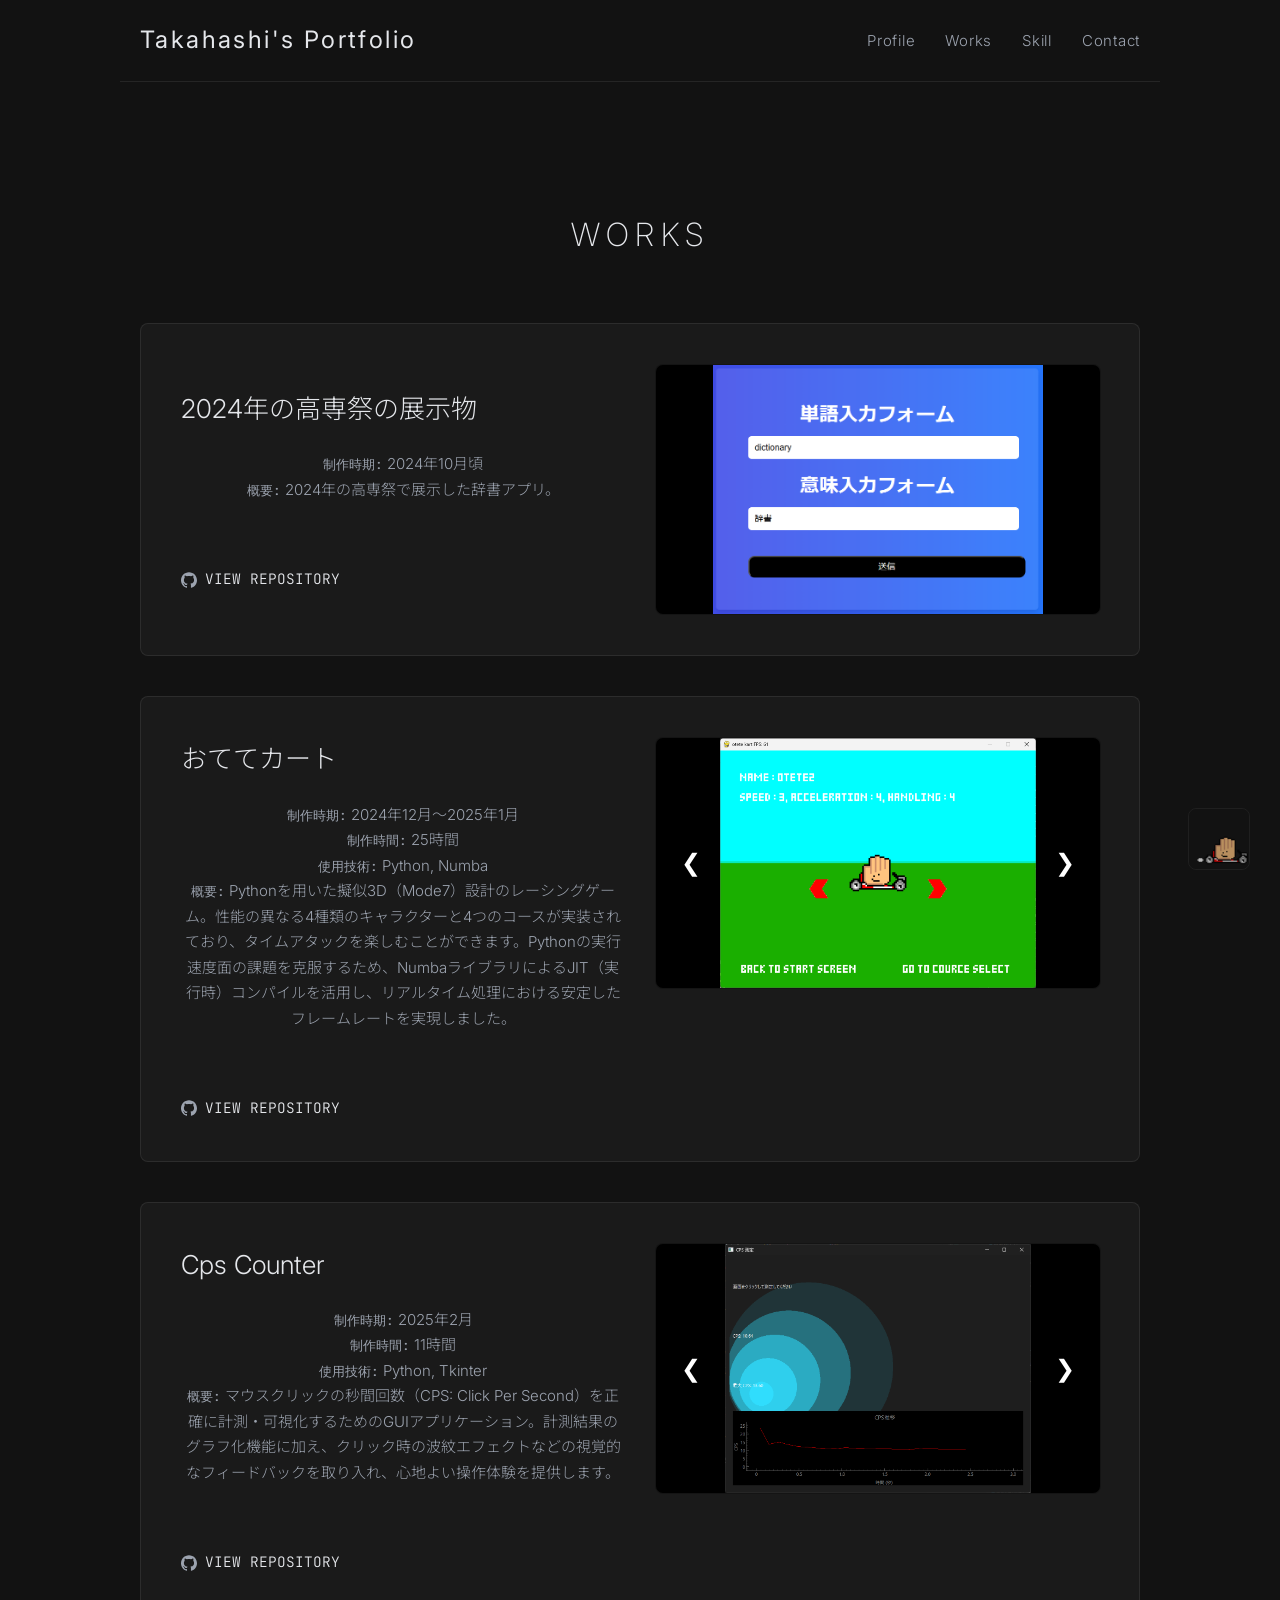
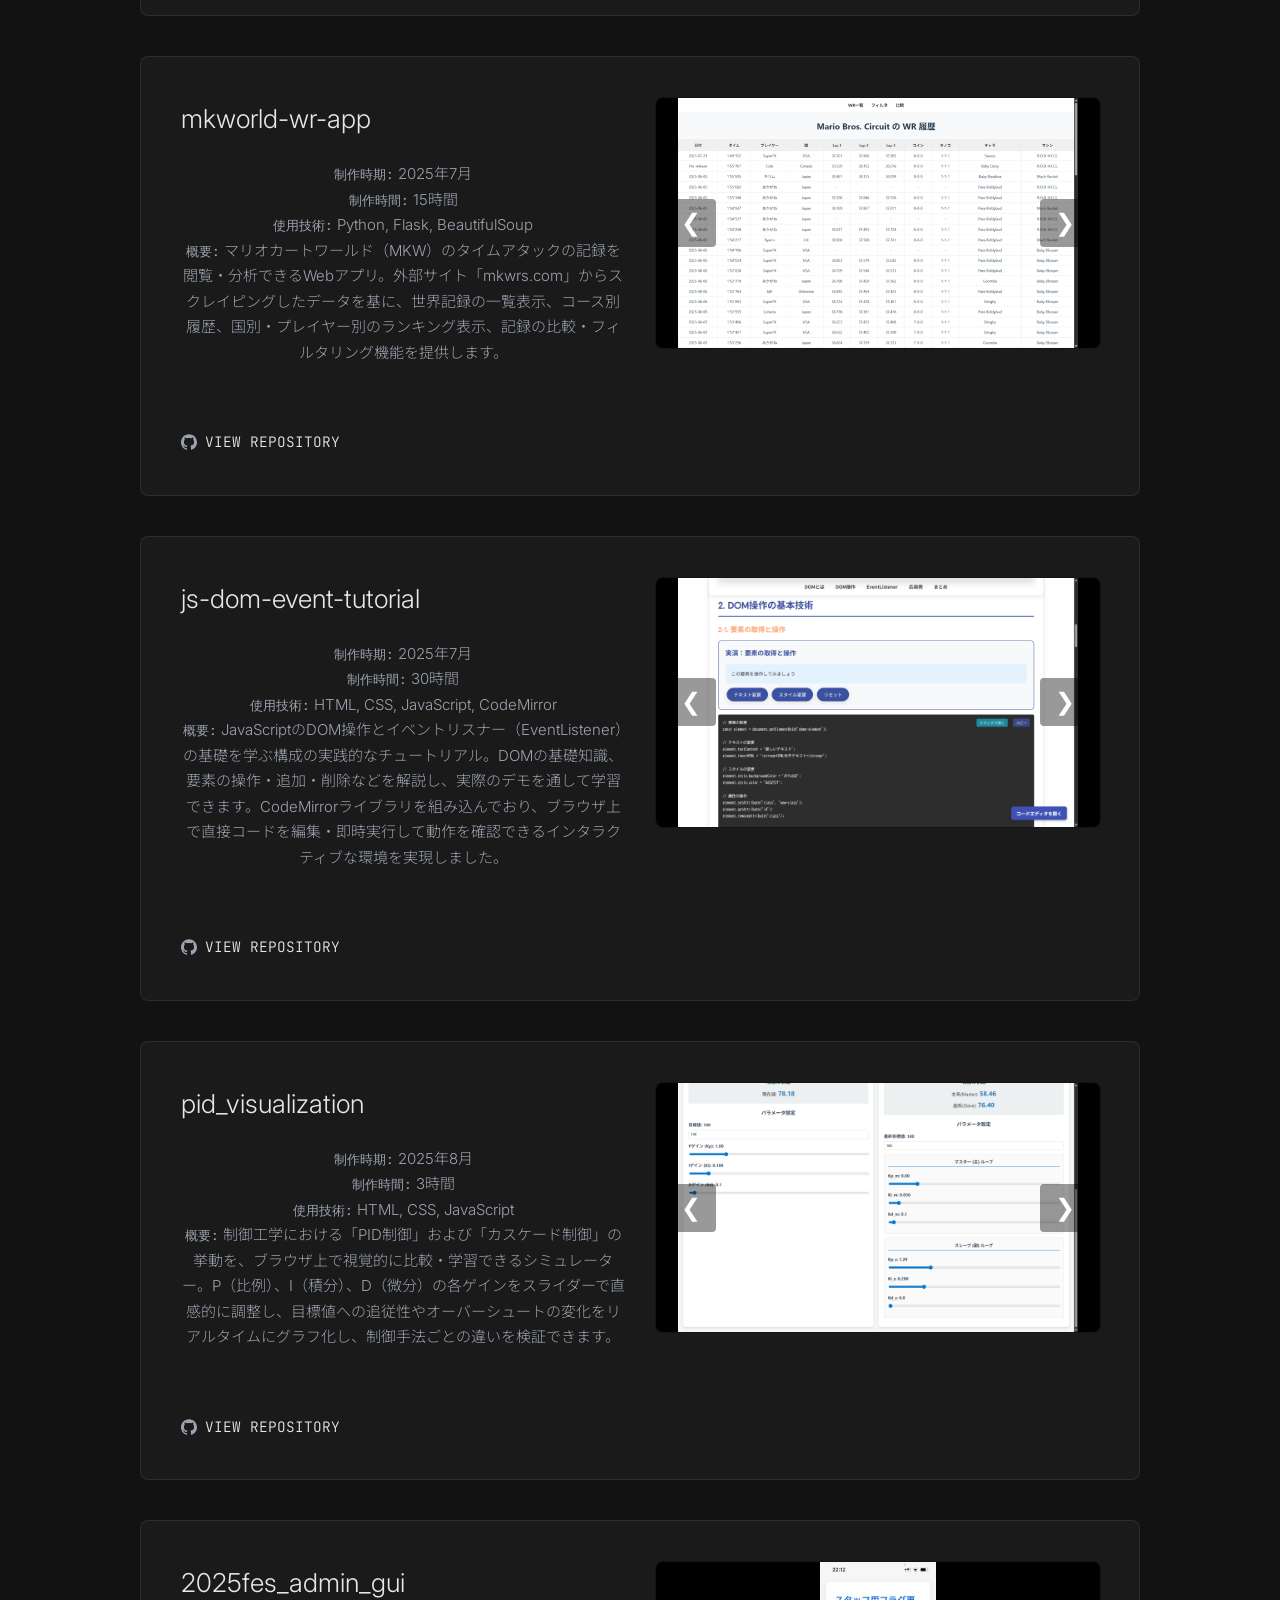
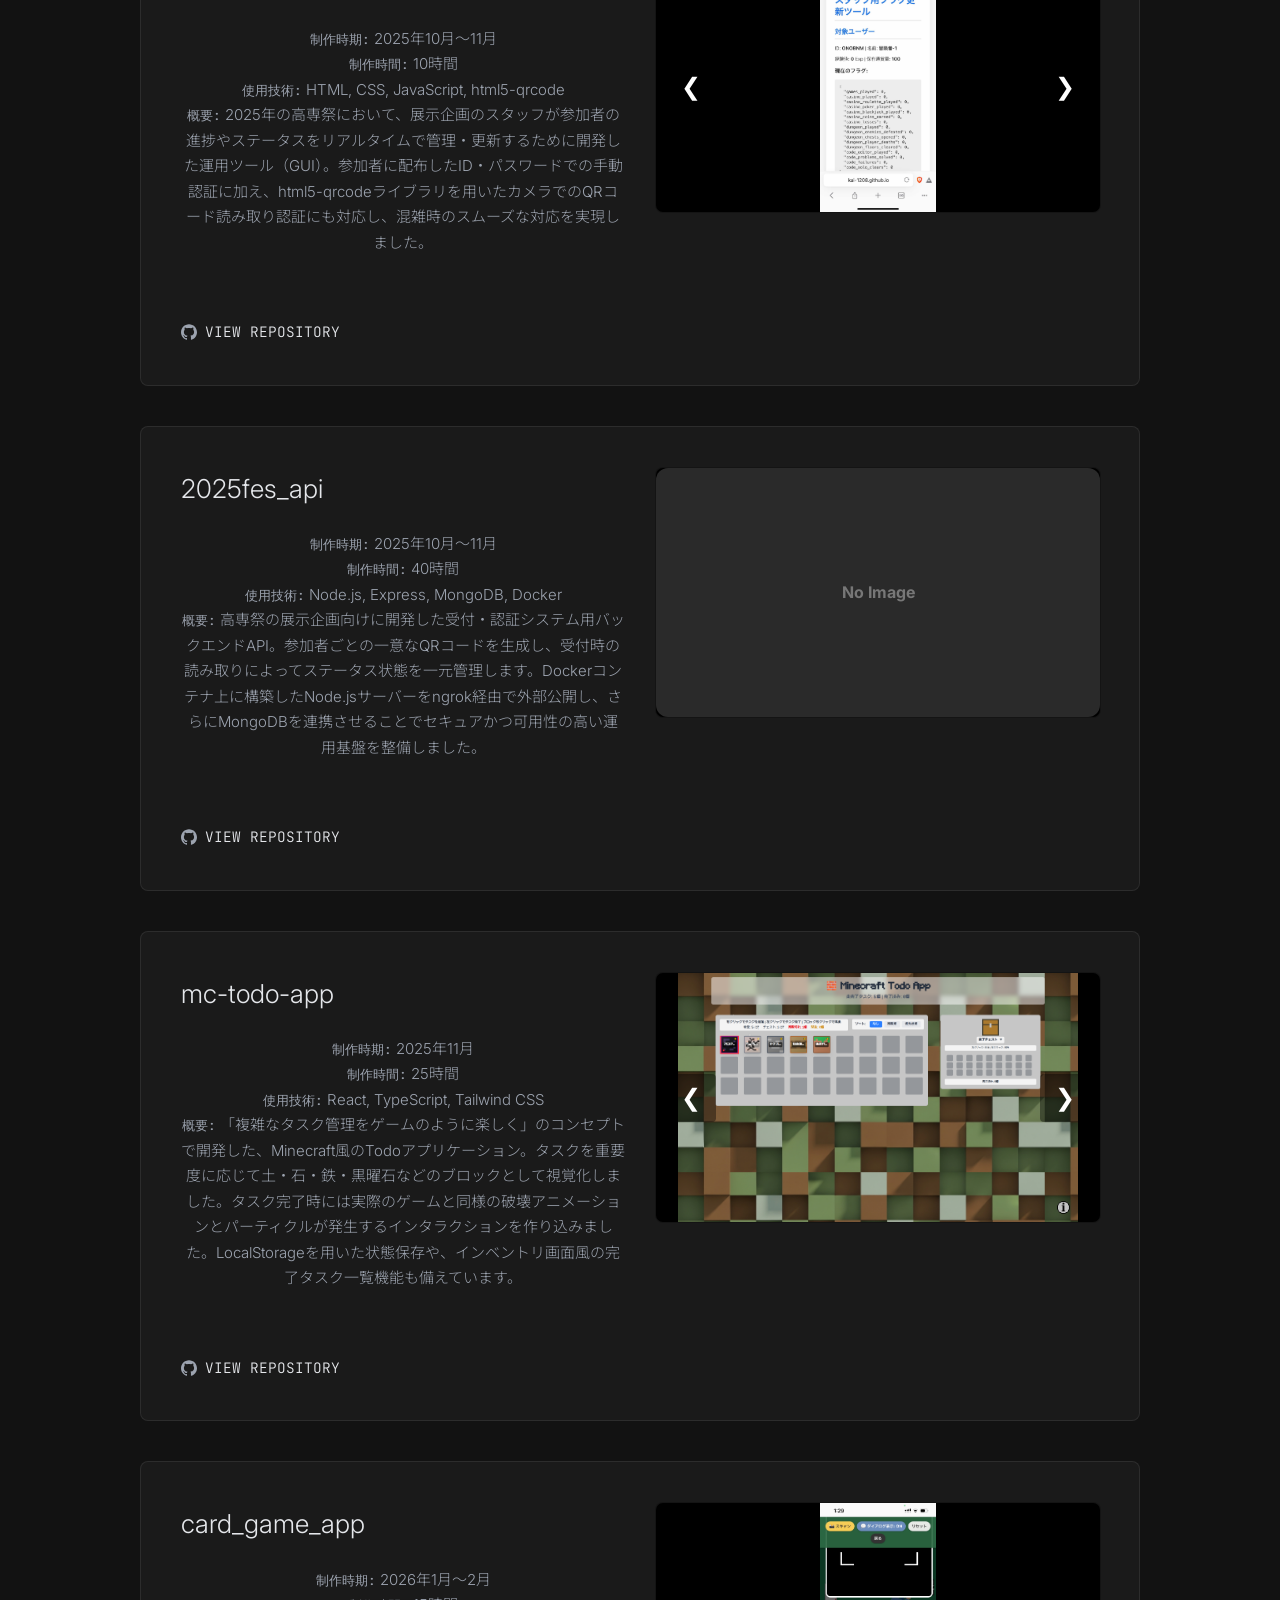
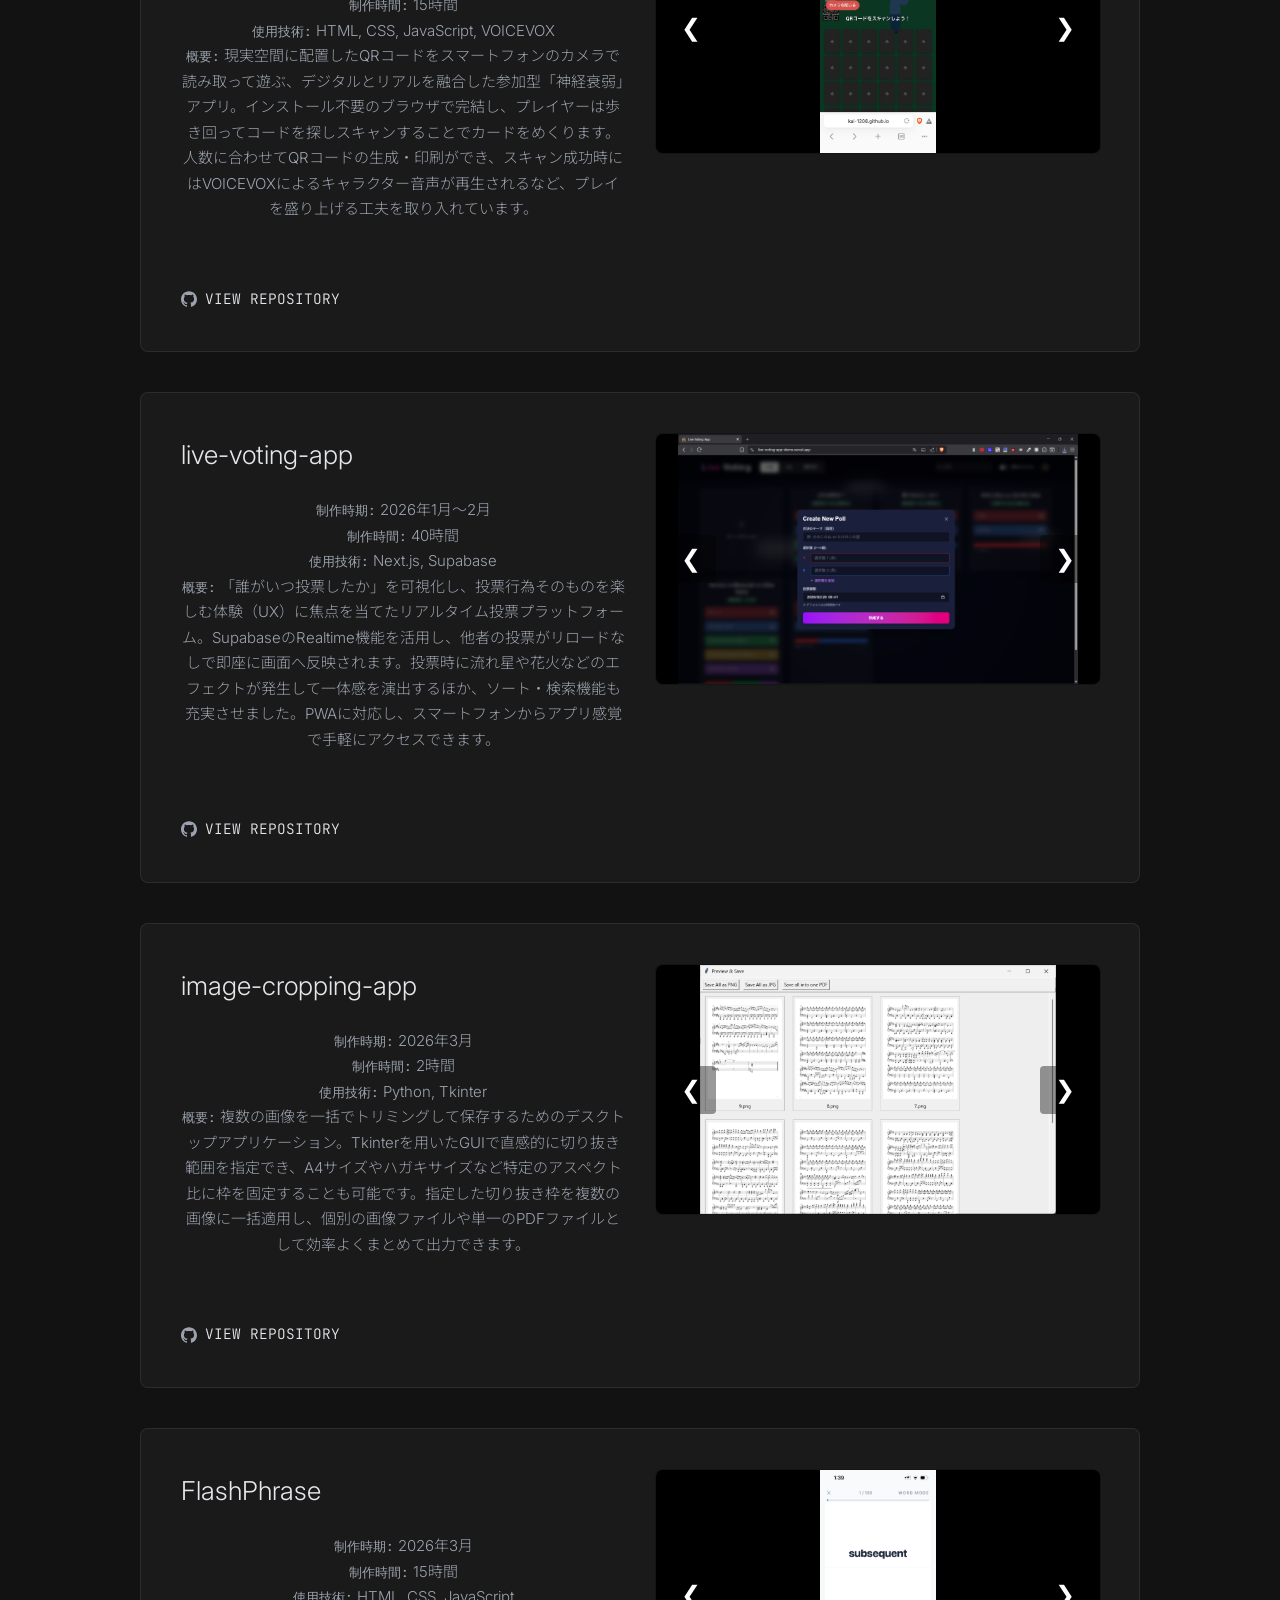
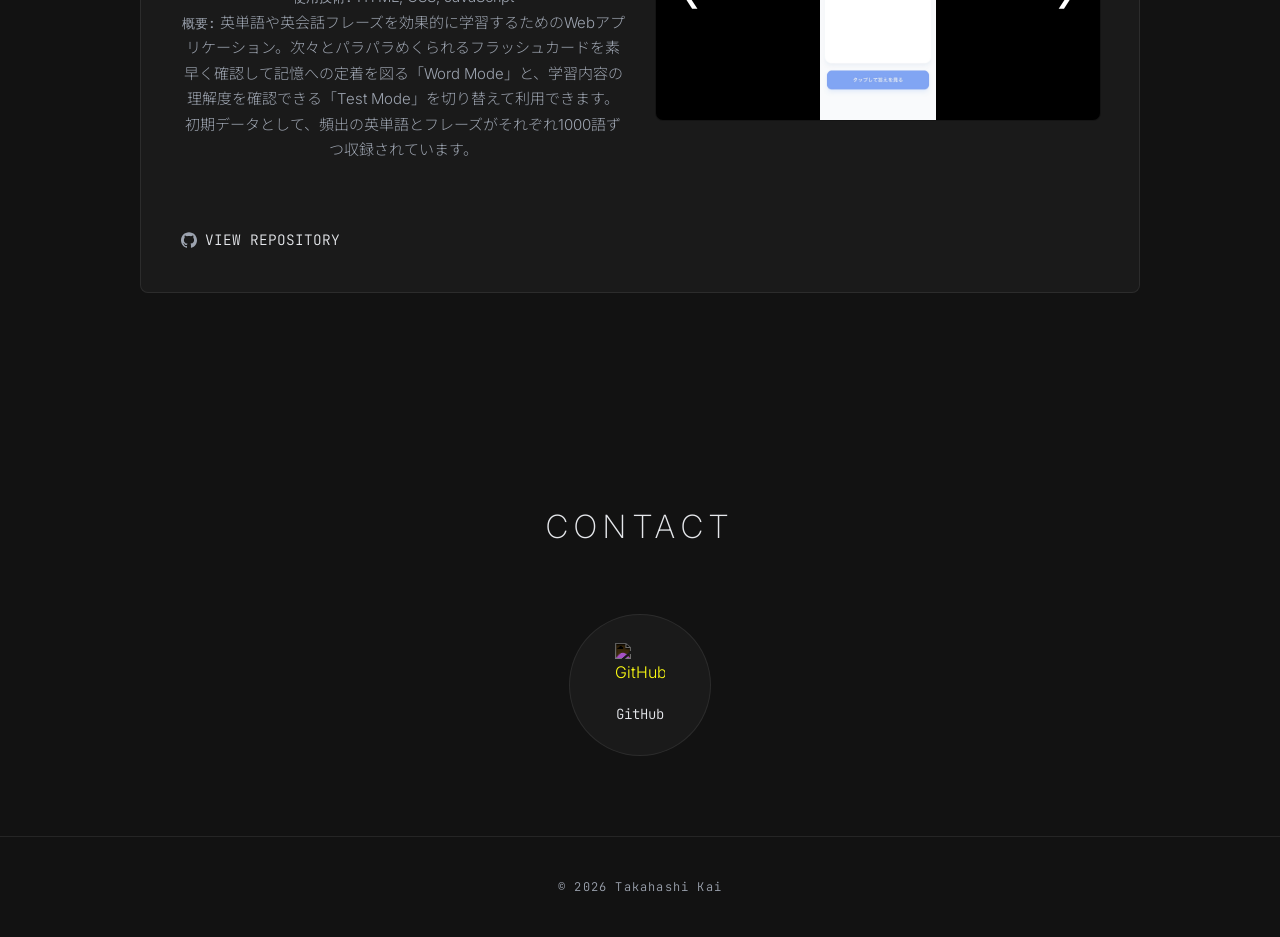
==== works/index.html @ 9f9d997b "成果物のスクリーンショットを追加" ====
<!DOCTYPE html>
<html lang="ja">

<head>
    <title>Takahashi Kai | Portfolio</title>
    <meta charset="UTF-8">
    <link rel="stylesheet" type="text/css" href="../index.css">
    <link rel="icon" href="../img/otete-icon.png">
    <link rel="preconnect" href="https://fonts.googleapis.com">
    <link rel="preconnect" href="https://fonts.gstatic.com" crossorigin>
    <link href="https://fonts.googleapis.com/css2?family=Inter:ital,opsz,wght@0,14..32,100..900;1,14..32,100..900&family=JetBrains+Mono:ital,wght@0,100..800;1,100..800&family=Noto+Sans+JP:wght@100..900&display=swap" rel="stylesheet">
</head>

<body>
    <header class="container">
        <h1>Takahashi's Portfolio</h1>
        <nav>
            <a href="../#Profile" class="white-link">Profile</a>
            <a href="../#Works" class="white-link">Works</a>
            <a href="../#Skill" class="white-link">Skill</a>
            <a href="../#Contact" class="white-link">Contact</a>
        </nav>
    </header>
    <main>
        
        <section id="Works" class="container">
            <h2>Works</h2>
            <div class="flex-container">
                <div class="large-work-item">
                    <div class="work-content">
                        <h3 class="work-title">2024年の高専祭の展示物</h3>
                        <p>
                            <span class="mono-label">制作時期:</span> 2024年10月頃<br>
                            <span class="mono-label">概要:</span> 2024年の高専祭で展示した辞書アプリ。
                        </p>

                        <a href="https://github.com/pinattutaro/Must" class="repo-link" target="_blank">
                            <svg class="w-4 h-4 mr-2 fill-current" viewBox="0 0 24 24" width="16" height="16">
                                <path d="M12 .297c-6.63 0-12 5.373-12 12 0 5.303 3.438 9.8 8.205 11.385.6.113.82-.258.82-.577 0-.285-.01-1.04-.015-2.04-3.338.724-4.042-1.61-4.042-1.61C4.422 18.07 3.633 17.7 3.633 17.7c-1.087-.744.084-.729.084-.729 1.205.084 1.838 1.236 1.838 1.236 1.07 1.835 2.809 1.305 3.495.998.108-.776.417-1.305.76-1.605-2.665-.3-5.466-1.332-5.466-5.93 0-1.31.465-2.38 1.235-3.22-.135-.303-.54-1.523.105-3.176 0 0 1.005-.322 3.3 1.23.96-.267 1.98-.399 3-.405 1.02.006 2.04.138 3 .405 2.28-1.552 3.285-1.23 3.285-1.23.645 1.653.24 2.873.12 3.176.765.84 1.23 1.91 1.23 3.22 0 4.61-2.805 5.625-5.475 5.92.42.36.81 1.096.81 2.22 0 1.606-.015 2.896-.015 3.286 0 .315.21.69.825.57C20.565 22.092 24 17.592 24 12.297c0-6.627-5.373-12-12-12"/>
                            </svg>
                            VIEW REPOSITORY
                        </a>
                    </div>
                    <div class="carousel-container">
                        <div class="carousel-track">
                            <img src="../img/kosensai2024.png" alt="kosensai2024" class="carousel-slide active">
                        </div>
                    </div>
                </div>

                <div class="large-work-item">
                    <div class="work-content">
                        <h3 class="work-title">おててカート</h3>
                        <p>
                            <span class="mono-label">制作時期:</span> 2024年12月〜2025年1月<br>
                            <span class="mono-label">制作時間:</span> 25時間<br>
                            <span class="mono-label">使用技術:</span> Python, Numba<br>
                            <span class="mono-label">概要:</span> Pythonを用いた擬似3D（Mode7）設計のレーシングゲーム。性能の異なる4種類のキャラクターと4つのコースが実装されており、タイムアタックを楽しむことができます。Pythonの実行速度面の課題を克服するため、NumbaライブラリによるJIT（実行時）コンパイルを活用し、リアルタイム処理における安定したフレームレートを実現しました。
                        </p>

                        <a href="https://github.com/kai-1208/otetekart_in_python" class="repo-link" target="_blank">
                            <svg class="w-4 h-4 mr-2 fill-current" viewBox="0 0 24 24" width="16" height="16">
                                <path d="M12 .297c-6.63 0-12 5.373-12 12 0 5.303 3.438 9.8 8.205 11.385.6.113.82-.258.82-.577 0-.285-.01-1.04-.015-2.04-3.338.724-4.042-1.61-4.042-1.61C4.422 18.07 3.633 17.7 3.633 17.7c-1.087-.744.084-.729.084-.729 1.205.084 1.838 1.236 1.838 1.236 1.07 1.835 2.809 1.305 3.495.998.108-.776.417-1.305.76-1.605-2.665-.3-5.466-1.332-5.466-5.93 0-1.31.465-2.38 1.235-3.22-.135-.303-.54-1.523.105-3.176 0 0 1.005-.322 3.3 1.23.96-.267 1.98-.399 3-.405 1.02.006 2.04.138 3 .405 2.28-1.552 3.285-1.23 3.285-1.23.645 1.653.24 2.873.12 3.176.765.84 1.23 1.91 1.23 3.22 0 4.61-2.805 5.625-5.475 5.92.42.36.81 1.096.81 2.22 0 1.606-.015 2.896-.015 3.286 0 .315.21.69.825.57C20.565 22.092 24 17.592 24 12.297c0-6.627-5.373-12-12-12"/>
                            </svg>
                            VIEW REPOSITORY
                        </a>
                    </div>
                    <div class="carousel-container">
                        <div class="carousel-track">
                            <img src="../img/otetekart1.png" alt="oteteKart" class="carousel-slide active">
                            <img src="../img/otetekart2.png" alt="oteteKart" class="carousel-slide">
                            <img src="../img/otetekart3.png" alt="oteteKart" class="carousel-slide">
                            <img src="../img/otetekart4.png" alt="oteteKart" class="carousel-slide">
                            <img src="../img/otetekart5.png" alt="oteteKart" class="carousel-slide">
                        </div>
                        <button class="carousel-btn prev">&#10094;</button>
                        <button class="carousel-btn next">&#10095;</button>
                    </div>
                </div>

                <div class="large-work-item">
                    <div class="work-content">
                        <h3 class="work-title">Cps Counter</h3>
                        <p>
                            <span class="mono-label">制作時期:</span> 2025年2月<br>
                            <span class="mono-label">制作時間:</span> 11時間<br>
                            <span class="mono-label">使用技術:</span> Python, Tkinter<br>
                            <span class="mono-label">概要:</span> マウスクリックの秒間回数（CPS: Click Per Second）を正確に計測・可視化するためのGUIアプリケーション。計測結果のグラフ化機能に加え、クリック時の波紋エフェクトなどの視覚的なフィードバックを取り入れ、心地よい操作体験を提供します。
                        </p>

                        <a href="https://github.com/kai-1208/cps-counter" class="repo-link" target="_blank">
                            <svg class="w-4 h-4 mr-2 fill-current" viewBox="0 0 24 24" width="16" height="16">
                                <path d="M12 .297c-6.63 0-12 5.373-12 12 0 5.303 3.438 9.8 8.205 11.385.6.113.82-.258.82-.577 0-.285-.01-1.04-.015-2.04-3.338.724-4.042-1.61-4.042-1.61C4.422 18.07 3.633 17.7 3.633 17.7c-1.087-.744.084-.729.084-.729 1.205.084 1.838 1.236 1.838 1.236 1.07 1.835 2.809 1.305 3.495.998.108-.776.417-1.305.76-1.605-2.665-.3-5.466-1.332-5.466-5.93 0-1.31.465-2.38 1.235-3.22-.135-.303-.54-1.523.105-3.176 0 0 1.005-.322 3.3 1.23.96-.267 1.98-.399 3-.405 1.02.006 2.04.138 3 .405 2.28-1.552 3.285-1.23 3.285-1.23.645 1.653.24 2.873.12 3.176.765.84 1.23 1.91 1.23 3.22 0 4.61-2.805 5.625-5.475 5.92.42.36.81 1.096.81 2.22 0 1.606-.015 2.896-.015 3.286 0 .315.21.69.825.57C20.565 22.092 24 17.592 24 12.297c0-6.627-5.373-12-12-12"/>
                            </svg>
                            VIEW REPOSITORY
                        </a>
                    </div>
                    <div class="carousel-container">
                        <div class="carousel-track">
                            <img src="../img/cps1.png" alt="CPS Counter" class="carousel-slide active">
                            <img src="../img/cps2.png" alt="CPS Counter" class="carousel-slide">
                            <img src="../img/cps3.png" alt="CPS Counter" class="carousel-slide">
                        </div>
                        <button class="carousel-btn prev">&#10094;</button>
                        <button class="carousel-btn next">&#10095;</button>
                    </div>
                </div>
                <div class="large-work-item">
                    <div class="work-content">
                        <h3 class="work-title">mkworld-wr-app</h3>
                        <p>
                            <span class="mono-label">制作時期:</span> 2025年7月<br>
                            <span class="mono-label">制作時間:</span> 15時間<br>
                            <span class="mono-label">使用技術:</span> Python, Flask, BeautifulSoup<br>
                            <span class="mono-label">概要:</span> マリオカートワールド（MKW）のタイムアタックの記録を閲覧・分析できるWebアプリ。外部サイト「mkwrs.com」からスクレイピングしたデータを基に、世界記録の一覧表示、コース別履歴、国別・プレイヤー別のランキング表示、記録の比較・フィルタリング機能を提供します。
                        </p>

                        <a href="https://github.com/kai-1208/mkworld-wr-app" class="repo-link" target="_blank">
                            <svg class="w-4 h-4 mr-2 fill-current" viewBox="0 0 24 24" width="16" height="16">
                                <path d="M12 .297c-6.63 0-12 5.373-12 12 0 5.303 3.438 9.8 8.205 11.385.6.113.82-.258.82-.577 0-.285-.01-1.04-.015-2.04-3.338.724-4.042-1.61-4.042-1.61C4.422 18.07 3.633 17.7 3.633 17.7c-1.087-.744.084-.729.084-.729 1.205.084 1.838 1.236 1.838 1.236 1.07 1.835 2.809 1.305 3.495.998.108-.776.417-1.305.76-1.605-2.665-.3-5.466-1.332-5.466-5.93 0-1.31.465-2.38 1.235-3.22-.135-.303-.54-1.523.105-3.176 0 0 1.005-.322 3.3 1.23.96-.267 1.98-.399 3-.405 1.02.006 2.04.138 3 .405 2.28-1.552 3.285-1.23 3.285-1.23.645 1.653.24 2.873.12 3.176.765.84 1.23 1.91 1.23 3.22 0 4.61-2.805 5.625-5.475 5.92.42.36.81 1.096.81 2.22 0 1.606-.015 2.896-.015 3.286 0 .315.21.69.825.57C20.565 22.092 24 17.592 24 12.297c0-6.627-5.373-12-12-12"/>
                            </svg>
                            VIEW REPOSITORY
                        </a>
                    </div>
                    <div class="carousel-container">
                        <div class="carousel-track">
                            <img src="../img/mkworld-wr-app1.png" alt="mkworld-wr-app" class="carousel-slide active">
                            <img src="../img/mkworld-wr-app2.png" alt="mkworld-wr-app" class="carousel-slide">
                            <img src="../img/mkworld-wr-app3.png" alt="mkworld-wr-app" class="carousel-slide">
                            <img src="../img/mkworld-wr-app4.png" alt="mkworld-wr-app" class="carousel-slide">
                            <img src="../img/mkworld-wr-app5.png" alt="mkworld-wr-app" class="carousel-slide">
                            <img src="../img/mkworld-wr-app6.png" alt="mkworld-wr-app" class="carousel-slide">
                        </div>
                        <button class="carousel-btn prev">&#10094;</button>
                        <button class="carousel-btn next">&#10095;</button>
                        
                    </div>
                </div>

                <div class="large-work-item">
                    <div class="work-content">
                        <h3 class="work-title">js-dom-event-tutorial</h3>
                        <p>
                            <span class="mono-label">制作時期:</span> 2025年7月<br>
                            <span class="mono-label">制作時間:</span> 30時間<br>
                            <span class="mono-label">使用技術:</span> HTML, CSS, JavaScript, CodeMirror<br>
                            <span class="mono-label">概要:</span> JavaScriptのDOM操作とイベントリスナー（EventListener）の基礎を学ぶ構成の実践的なチュートリアル。DOMの基礎知識、要素の操作・追加・削除などを解説し、実際のデモを通して学習できます。CodeMirrorライブラリを組み込んでおり、ブラウザ上で直接コードを編集・即時実行して動作を確認できるインタラクティブな環境を実現しました。
                        </p>

                        <a href="https://github.com/kai-1208/js-dom-event-tutorial" class="repo-link" target="_blank">
                            <svg class="w-4 h-4 mr-2 fill-current" viewBox="0 0 24 24" width="16" height="16">
                                <path d="M12 .297c-6.63 0-12 5.373-12 12 0 5.303 3.438 9.8 8.205 11.385.6.113.82-.258.82-.577 0-.285-.01-1.04-.015-2.04-3.338.724-4.042-1.61-4.042-1.61C4.422 18.07 3.633 17.7 3.633 17.7c-1.087-.744.084-.729.084-.729 1.205.084 1.838 1.236 1.838 1.236 1.07 1.835 2.809 1.305 3.495.998.108-.776.417-1.305.76-1.605-2.665-.3-5.466-1.332-5.466-5.93 0-1.31.465-2.38 1.235-3.22-.135-.303-.54-1.523.105-3.176 0 0 1.005-.322 3.3 1.23.96-.267 1.98-.399 3-.405 1.02.006 2.04.138 3 .405 2.28-1.552 3.285-1.23 3.285-1.23.645 1.653.24 2.873.12 3.176.765.84 1.23 1.91 1.23 3.22 0 4.61-2.805 5.625-5.475 5.92.42.36.81 1.096.81 2.22 0 1.606-.015 2.896-.015 3.286 0 .315.21.69.825.57C20.565 22.092 24 17.592 24 12.297c0-6.627-5.373-12-12-12"/>
                            </svg>
                            VIEW REPOSITORY
                        </a>
                    </div>
                    <div class="carousel-container">
                        <div class="carousel-track">
                            <img src="../img/js-dom-event-tutorial1.png" alt="js-dom-event-tutorial" class="carousel-slide active">
                            <img src="../img/js-dom-event-tutorial2.png" alt="js-dom-event-tutorial" class="carousel-slide">
                            <img src="../img/js-dom-event-tutorial3.png" alt="js-dom-event-tutorial" class="carousel-slide">
                            <img src="../img/js-dom-event-tutorial4.png" alt="js-dom-event-tutorial" class="carousel-slide">
                            <img src="../img/js-dom-event-tutorial5.png" alt="js-dom-event-tutorial" class="carousel-slide">
                        </div>
                        <button class="carousel-btn prev">&#10094;</button>
                        <button class="carousel-btn next">&#10095;</button>
                        
                    </div>
                </div>

                <div class="large-work-item">
                    <div class="work-content">
                        <h3 class="work-title">pid_visualization</h3>
                        <p>
                            <span class="mono-label">制作時期:</span> 2025年8月<br>
                            <span class="mono-label">制作時間:</span> 3時間<br>
                            <span class="mono-label">使用技術:</span> HTML, CSS, JavaScript<br>
                            <span class="mono-label">概要:</span> 制御工学における「PID制御」および「カスケード制御」の挙動を、ブラウザ上で視覚的に比較・学習できるシミュレーター。P（比例）、I（積分）、D（微分）の各ゲインをスライダーで直感的に調整し、目標値への追従性やオーバーシュートの変化をリアルタイムにグラフ化し、制御手法ごとの違いを検証できます。
                        </p>

                        <a href="https://github.com/kai-1208/pid_visualization" class="repo-link" target="_blank">
                            <svg class="w-4 h-4 mr-2 fill-current" viewBox="0 0 24 24" width="16" height="16">
                                <path d="M12 .297c-6.63 0-12 5.373-12 12 0 5.303 3.438 9.8 8.205 11.385.6.113.82-.258.82-.577 0-.285-.01-1.04-.015-2.04-3.338.724-4.042-1.61-4.042-1.61C4.422 18.07 3.633 17.7 3.633 17.7c-1.087-.744.084-.729.084-.729 1.205.084 1.838 1.236 1.838 1.236 1.07 1.835 2.809 1.305 3.495.998.108-.776.417-1.305.76-1.605-2.665-.3-5.466-1.332-5.466-5.93 0-1.31.465-2.38 1.235-3.22-.135-.303-.54-1.523.105-3.176 0 0 1.005-.322 3.3 1.23.96-.267 1.98-.399 3-.405 1.02.006 2.04.138 3 .405 2.28-1.552 3.285-1.23 3.285-1.23.645 1.653.24 2.873.12 3.176.765.84 1.23 1.91 1.23 3.22 0 4.61-2.805 5.625-5.475 5.92.42.36.81 1.096.81 2.22 0 1.606-.015 2.896-.015 3.286 0 .315.21.69.825.57C20.565 22.092 24 17.592 24 12.297c0-6.627-5.373-12-12-12"/>
                            </svg>
                            VIEW REPOSITORY
                        </a>
                    </div>
                    <div class="carousel-container">
                        <div class="carousel-track">
                            <img src="../img/pid_visualization1.png" alt="pid_visualization" class="carousel-slide active">
                            <img src="../img/pid_visualization2.png" alt="pid_visualization" class="carousel-slide">
                        </div>
                        <button class="carousel-btn prev">&#10094;</button>
                        <button class="carousel-btn next">&#10095;</button>
                        
                    </div>
                </div>

                <div class="large-work-item">
                    <div class="work-content">
                        <h3 class="work-title">2025fes_admin_gui</h3>
                        <p>
                            <span class="mono-label">制作時期:</span> 2025年10月〜11月<br>
                            <span class="mono-label">制作時間:</span> 10時間<br>
                            <span class="mono-label">使用技術:</span> HTML, CSS, JavaScript, html5-qrcode<br>
                            <span class="mono-label">概要:</span> 2025年の高専祭において、展示企画のスタッフが参加者の進捗やステータスをリアルタイムで管理・更新するために開発した運用ツール（GUI）。参加者に配布したID・パスワードでの手動認証に加え、html5-qrcodeライブラリを用いたカメラでのQRコード読み取り認証にも対応し、混雑時のスムーズな対応を実現しました。
                        </p>

                        <a href="https://github.com/kai-1208/2025fes_admin_gui" class="repo-link" target="_blank">
                            <svg class="w-4 h-4 mr-2 fill-current" viewBox="0 0 24 24" width="16" height="16">
                                <path d="M12 .297c-6.63 0-12 5.373-12 12 0 5.303 3.438 9.8 8.205 11.385.6.113.82-.258.82-.577 0-.285-.01-1.04-.015-2.04-3.338.724-4.042-1.61-4.042-1.61C4.422 18.07 3.633 17.7 3.633 17.7c-1.087-.744.084-.729.084-.729 1.205.084 1.838 1.236 1.838 1.236 1.07 1.835 2.809 1.305 3.495.998.108-.776.417-1.305.76-1.605-2.665-.3-5.466-1.332-5.466-5.93 0-1.31.465-2.38 1.235-3.22-.135-.303-.54-1.523.105-3.176 0 0 1.005-.322 3.3 1.23.96-.267 1.98-.399 3-.405 1.02.006 2.04.138 3 .405 2.28-1.552 3.285-1.23 3.285-1.23.645 1.653.24 2.873.12 3.176.765.84 1.23 1.91 1.23 3.22 0 4.61-2.805 5.625-5.475 5.92.42.36.81 1.096.81 2.22 0 1.606-.015 2.896-.015 3.286 0 .315.21.69.825.57C20.565 22.092 24 17.592 24 12.297c0-6.627-5.373-12-12-12"/>
                            </svg>
                            VIEW REPOSITORY
                        </a>
                    </div>
                    <div class="carousel-container">
                        <div class="carousel-track">
                            <img src="../img/2025fes_admin_gui1.jpg" alt="2025fes_admin_gui" class="carousel-slide active">
                            <img src="../img/2025fes_admin_gui2.jpg" alt="2025fes_admin_gui" class="carousel-slide">
                        </div>
                        <button class="carousel-btn prev">&#10094;</button>
                        <button class="carousel-btn next">&#10095;</button>
                        
                    </div>
                </div>

                <div class="large-work-item">
                    <div class="work-content">
                        <h3 class="work-title">2025fes_api</h3>
                        <p>
                            <span class="mono-label">制作時期:</span> 2025年10月〜11月<br>
                            <span class="mono-label">制作時間:</span> 40時間<br>
                            <span class="mono-label">使用技術:</span> Node.js, Express, MongoDB, Docker<br>
                            <span class="mono-label">概要:</span> 高専祭の展示企画向けに開発した受付・認証システム用バックエンドAPI。参加者ごとの一意なQRコードを生成し、受付時の読み取りによってステータス状態を一元管理します。Dockerコンテナ上に構築したNode.jsサーバーをngrok経由で外部公開し、さらにMongoDBを連携させることでセキュアかつ可用性の高い運用基盤を整備しました。
                        </p>

                        <a href="https://github.com/kai-1208/2025fes_api" class="repo-link" target="_blank">
                            <svg class="w-4 h-4 mr-2 fill-current" viewBox="0 0 24 24" width="16" height="16">
                                <path d="M12 .297c-6.63 0-12 5.373-12 12 0 5.303 3.438 9.8 8.205 11.385.6.113.82-.258.82-.577 0-.285-.01-1.04-.015-2.04-3.338.724-4.042-1.61-4.042-1.61C4.422 18.07 3.633 17.7 3.633 17.7c-1.087-.744.084-.729.084-.729 1.205.084 1.838 1.236 1.838 1.236 1.07 1.835 2.809 1.305 3.495.998.108-.776.417-1.305.76-1.605-2.665-.3-5.466-1.332-5.466-5.93 0-1.31.465-2.38 1.235-3.22-.135-.303-.54-1.523.105-3.176 0 0 1.005-.322 3.3 1.23.96-.267 1.98-.399 3-.405 1.02.006 2.04.138 3 .405 2.28-1.552 3.285-1.23 3.285-1.23.645 1.653.24 2.873.12 3.176.765.84 1.23 1.91 1.23 3.22 0 4.61-2.805 5.625-5.475 5.92.42.36.81 1.096.81 2.22 0 1.606-.015 2.896-.015 3.286 0 .315.21.69.825.57C20.565 22.092 24 17.592 24 12.297c0-6.627-5.373-12-12-12"/>
                            </svg>
                            VIEW REPOSITORY
                        </a>
                    </div>
                    <div class="carousel-container">
                        <div class="carousel-track">
                            <div class="carousel-slide active" style="display:flex; align-items:center; justify-content:center; background-color:#2a2a2a; color:#777; border-radius:12px; font-weight:bold;">No Image</div>
                        </div>
                    </div>
                </div>

                <div class="large-work-item">
                    <div class="work-content">
                        <h3 class="work-title">mc-todo-app</h3>
                        <p>
                            <span class="mono-label">制作時期:</span> 2025年11月<br>
                            <span class="mono-label">制作時間:</span> 25時間<br>
                            <span class="mono-label">使用技術:</span> React, TypeScript, Tailwind CSS<br>
                            <span class="mono-label">概要:</span> 「複雑なタスク管理をゲームのように楽しく」のコンセプトで開発した、Minecraft風のTodoアプリケーション。タスクを重要度に応じて土・石・鉄・黒曜石などのブロックとして視覚化しました。タスク完了時には実際のゲームと同様の破壊アニメーションとパーティクルが発生するインタラクションを作り込みました。LocalStorageを用いた状態保存や、インベントリ画面風の完了タスク一覧機能も備えています。
                        </p>

                        <a href="https://github.com/kai-1208/mc-todo-app" class="repo-link" target="_blank">
                            <svg class="w-4 h-4 mr-2 fill-current" viewBox="0 0 24 24" width="16" height="16">
                                <path d="M12 .297c-6.63 0-12 5.373-12 12 0 5.303 3.438 9.8 8.205 11.385.6.113.82-.258.82-.577 0-.285-.01-1.04-.015-2.04-3.338.724-4.042-1.61-4.042-1.61C4.422 18.07 3.633 17.7 3.633 17.7c-1.087-.744.084-.729.084-.729 1.205.084 1.838 1.236 1.838 1.236 1.07 1.835 2.809 1.305 3.495.998.108-.776.417-1.305.76-1.605-2.665-.3-5.466-1.332-5.466-5.93 0-1.31.465-2.38 1.235-3.22-.135-.303-.54-1.523.105-3.176 0 0 1.005-.322 3.3 1.23.96-.267 1.98-.399 3-.405 1.02.006 2.04.138 3 .405 2.28-1.552 3.285-1.23 3.285-1.23.645 1.653.24 2.873.12 3.176.765.84 1.23 1.91 1.23 3.22 0 4.61-2.805 5.625-5.475 5.92.42.36.81 1.096.81 2.22 0 1.606-.015 2.896-.015 3.286 0 .315.21.69.825.57C20.565 22.092 24 17.592 24 12.297c0-6.627-5.373-12-12-12"/>
                            </svg>
                            VIEW REPOSITORY
                        </a>
                    </div>
                    <div class="carousel-container">
                        <div class="carousel-track">
                            <img src="../img/mc-todo-app1.png" alt="mc-todo-app" class="carousel-slide active">
                            <img src="../img/mc-todo-app2.png" alt="mc-todo-app" class="carousel-slide">
                        </div>
                        <button class="carousel-btn prev">&#10094;</button>
                        <button class="carousel-btn next">&#10095;</button>
                        
                    </div>
                </div>

                <div class="large-work-item">
                    <div class="work-content">
                        <h3 class="work-title">card_game_app</h3>
                        <p>
                            <span class="mono-label">制作時期:</span> 2026年1月〜2月<br>
                            <span class="mono-label">制作時間:</span> 15時間<br>
                            <span class="mono-label">使用技術:</span> HTML, CSS, JavaScript, VOICEVOX<br>
                            <span class="mono-label">概要:</span> 現実空間に配置したQRコードをスマートフォンのカメラで読み取って遊ぶ、デジタルとリアルを融合した参加型「神経衰弱」アプリ。インストール不要のブラウザで完結し、プレイヤーは歩き回ってコードを探しスキャンすることでカードをめくります。人数に合わせてQRコードの生成・印刷ができ、スキャン成功時にはVOICEVOXによるキャラクター音声が再生されるなど、プレイを盛り上げる工夫を取り入れています。
                        </p>

                        <a href="https://github.com/kai-1208/card_game_app" class="repo-link" target="_blank">
                            <svg class="w-4 h-4 mr-2 fill-current" viewBox="0 0 24 24" width="16" height="16">
                                <path d="M12 .297c-6.63 0-12 5.373-12 12 0 5.303 3.438 9.8 8.205 11.385.6.113.82-.258.82-.577 0-.285-.01-1.04-.015-2.04-3.338.724-4.042-1.61-4.042-1.61C4.422 18.07 3.633 17.7 3.633 17.7c-1.087-.744.084-.729.084-.729 1.205.084 1.838 1.236 1.838 1.236 1.07 1.835 2.809 1.305 3.495.998.108-.776.417-1.305.76-1.605-2.665-.3-5.466-1.332-5.466-5.93 0-1.31.465-2.38 1.235-3.22-.135-.303-.54-1.523.105-3.176 0 0 1.005-.322 3.3 1.23.96-.267 1.98-.399 3-.405 1.02.006 2.04.138 3 .405 2.28-1.552 3.285-1.23 3.285-1.23.645 1.653.24 2.873.12 3.176.765.84 1.23 1.91 1.23 3.22 0 4.61-2.805 5.625-5.475 5.92.42.36.81 1.096.81 2.22 0 1.606-.015 2.896-.015 3.286 0 .315.21.69.825.57C20.565 22.092 24 17.592 24 12.297c0-6.627-5.373-12-12-12"/>
                            </svg>
                            VIEW REPOSITORY
                        </a>
                    </div>
                    <div class="carousel-container">
                        <div class="carousel-track">
                            <img src="../img/card_game_app1.png" alt="card_game_app" class="carousel-slide active">
                            <img src="../img/card_game_app2.png" alt="card_game_app" class="carousel-slide">
                            <img src="../img/card_game_app3.png" alt="card_game_app" class="carousel-slide">
                            <img src="../img/card_game_app4.png" alt="card_game_app" class="carousel-slide">
                        </div>
                        <button class="carousel-btn prev">&#10094;</button>
                        <button class="carousel-btn next">&#10095;</button>
                        
                    </div>
                </div>

                <div class="large-work-item">
                    <div class="work-content">
                        <h3 class="work-title">live-voting-app</h3>
                        <p>
                            <span class="mono-label">制作時期:</span> 2026年1月〜2月<br>
                            <span class="mono-label">制作時間:</span> 40時間<br>
                            <span class="mono-label">使用技術:</span> Next.js, Supabase<br>
                            <span class="mono-label">概要:</span> 「誰がいつ投票したか」を可視化し、投票行為そのものを楽しむ体験（UX）に焦点を当てたリアルタイム投票プラットフォーム。SupabaseのRealtime機能を活用し、他者の投票がリロードなしで即座に画面へ反映されます。投票時に流れ星や花火などのエフェクトが発生して一体感を演出するほか、ソート・検索機能も充実させました。PWAに対応し、スマートフォンからアプリ感覚で手軽にアクセスできます。
                        </p>

                        <a href="https://github.com/kai-1208/live-voting-app" class="repo-link" target="_blank">
                            <svg class="w-4 h-4 mr-2 fill-current" viewBox="0 0 24 24" width="16" height="16">
                                <path d="M12 .297c-6.63 0-12 5.373-12 12 0 5.303 3.438 9.8 8.205 11.385.6.113.82-.258.82-.577 0-.285-.01-1.04-.015-2.04-3.338.724-4.042-1.61-4.042-1.61C4.422 18.07 3.633 17.7 3.633 17.7c-1.087-.744.084-.729.084-.729 1.205.084 1.838 1.236 1.838 1.236 1.07 1.835 2.809 1.305 3.495.998.108-.776.417-1.305.76-1.605-2.665-.3-5.466-1.332-5.466-5.93 0-1.31.465-2.38 1.235-3.22-.135-.303-.54-1.523.105-3.176 0 0 1.005-.322 3.3 1.23.96-.267 1.98-.399 3-.405 1.02.006 2.04.138 3 .405 2.28-1.552 3.285-1.23 3.285-1.23.645 1.653.24 2.873.12 3.176.765.84 1.23 1.91 1.23 3.22 0 4.61-2.805 5.625-5.475 5.92.42.36.81 1.096.81 2.22 0 1.606-.015 2.896-.015 3.286 0 .315.21.69.825.57C20.565 22.092 24 17.592 24 12.297c0-6.627-5.373-12-12-12"/>
                            </svg>
                            VIEW REPOSITORY
                        </a>
                    </div>
                    <div class="carousel-container">
                        <div class="carousel-track">
                            <img src="../img/live-voting-app1.png" alt="live-voting-app" class="carousel-slide active">
                            <img src="../img/live-voting-app2.png" alt="live-voting-app" class="carousel-slide">
                        </div>
                        <button class="carousel-btn prev">&#10094;</button>
                        <button class="carousel-btn next">&#10095;</button>
                        
                    </div>
                </div>

                <div class="large-work-item">
                    <div class="work-content">
                        <h3 class="work-title">image-cropping-app</h3>
                        <p>
                            <span class="mono-label">制作時期:</span> 2026年3月<br>
                            <span class="mono-label">制作時間:</span> 2時間<br>
                            <span class="mono-label">使用技術:</span> Python, Tkinter<br>
                            <span class="mono-label">概要:</span> 複数の画像を一括でトリミングして保存するためのデスクトップアプリケーション。Tkinterを用いたGUIで直感的に切り抜き範囲を指定でき、A4サイズやハガキサイズなど特定のアスペクト比に枠を固定することも可能です。指定した切り抜き枠を複数の画像に一括適用し、個別の画像ファイルや単一のPDFファイルとして効率よくまとめて出力できます。
                        </p>

                        <a href="https://github.com/kai-1208/image-cropping-app" class="repo-link" target="_blank">
                            <svg class="w-4 h-4 mr-2 fill-current" viewBox="0 0 24 24" width="16" height="16">
                                <path d="M12 .297c-6.63 0-12 5.373-12 12 0 5.303 3.438 9.8 8.205 11.385.6.113.82-.258.82-.577 0-.285-.01-1.04-.015-2.04-3.338.724-4.042-1.61-4.042-1.61C4.422 18.07 3.633 17.7 3.633 17.7c-1.087-.744.084-.729.084-.729 1.205.084 1.838 1.236 1.838 1.236 1.07 1.835 2.809 1.305 3.495.998.108-.776.417-1.305.76-1.605-2.665-.3-5.466-1.332-5.466-5.93 0-1.31.465-2.38 1.235-3.22-.135-.303-.54-1.523.105-3.176 0 0 1.005-.322 3.3 1.23.96-.267 1.98-.399 3-.405 1.02.006 2.04.138 3 .405 2.28-1.552 3.285-1.23 3.285-1.23.645 1.653.24 2.873.12 3.176.765.84 1.23 1.91 1.23 3.22 0 4.61-2.805 5.625-5.475 5.92.42.36.81 1.096.81 2.22 0 1.606-.015 2.896-.015 3.286 0 .315.21.69.825.57C20.565 22.092 24 17.592 24 12.297c0-6.627-5.373-12-12-12"/>
                            </svg>
                            VIEW REPOSITORY
                        </a>
                    </div>
                    <div class="carousel-container">
                        <div class="carousel-track">
                            <img src="../img/image-cropping-app1.png" alt="image-cropping-app" class="carousel-slide active">
                            <img src="../img/image-cropping-app2.png" alt="image-cropping-app" class="carousel-slide">
                        </div>
                        <button class="carousel-btn prev">&#10094;</button>
                        <button class="carousel-btn next">&#10095;</button>
                        
                    </div>
                </div>

                <div class="large-work-item">
                    <div class="work-content">
                        <h3 class="work-title">FlashPhrase</h3>
                        <p>
                            <span class="mono-label">制作時期:</span> 2026年3月<br>
                            <span class="mono-label">制作時間:</span> 15時間<br>
                            <span class="mono-label">使用技術:</span> HTML, CSS, JavaScript<br>
                            <span class="mono-label">概要:</span> 英単語や英会話フレーズを効果的に学習するためのWebアプリケーション。次々とパラパラめくられるフラッシュカードを素早く確認して記憶への定着を図る「Word Mode」と、学習内容の理解度を確認できる「Test Mode」を切り替えて利用できます。初期データとして、頻出の英単語とフレーズがそれぞれ1000語ずつ収録されています。
                        </p>

                        <a href="https://github.com/kai-1208/FlashPhrase" class="repo-link" target="_blank">
                            <svg class="w-4 h-4 mr-2 fill-current" viewBox="0 0 24 24" width="16" height="16">
                                <path d="M12 .297c-6.63 0-12 5.373-12 12 0 5.303 3.438 9.8 8.205 11.385.6.113.82-.258.82-.577 0-.285-.01-1.04-.015-2.04-3.338.724-4.042-1.61-4.042-1.61C4.422 18.07 3.633 17.7 3.633 17.7c-1.087-.744.084-.729.084-.729 1.205.084 1.838 1.236 1.838 1.236 1.07 1.835 2.809 1.305 3.495.998.108-.776.417-1.305.76-1.605-2.665-.3-5.466-1.332-5.466-5.93 0-1.31.465-2.38 1.235-3.22-.135-.303-.54-1.523.105-3.176 0 0 1.005-.322 3.3 1.23.96-.267 1.98-.399 3-.405 1.02.006 2.04.138 3 .405 2.28-1.552 3.285-1.23 3.285-1.23.645 1.653.24 2.873.12 3.176.765.84 1.23 1.91 1.23 3.22 0 4.61-2.805 5.625-5.475 5.92.42.36.81 1.096.81 2.22 0 1.606-.015 2.896-.015 3.286 0 .315.21.69.825.57C20.565 22.092 24 17.592 24 12.297c0-6.627-5.373-12-12-12"/>
                            </svg>
                            VIEW REPOSITORY
                        </a>
                    </div>
                    <div class="carousel-container">
                        <div class="carousel-track">
                            <img src="../img/FlashPhrase1.png" alt="FlashPhrase" class="carousel-slide active">
                            <img src="../img/FlashPhrase2.png" alt="FlashPhrase" class="carousel-slide">
                            <img src="../img/FlashPhrase3.png" alt="FlashPhrase" class="carousel-slide">
                            <img src="../img/FlashPhrase4.png" alt="FlashPhrase" class="carousel-slide">
                            <img src="../img/FlashPhrase5.png" alt="FlashPhrase" class="carousel-slide">
                        </div>
                        <button class="carousel-btn prev">&#10094;</button>
                        <button class="carousel-btn next">&#10095;</button>
                        
                    </div>
                </div>
            </div>
        </section>
        
        <section id="Contact" class="container">
            <h2>Contact</h2>
            <div class="flex-container">
                <div>
                    <a href="https://github.com/kai-1208" class="black-link">
                        <img src="../img/GitHub-Mark.png" alt="GitHub">
                        <p>GitHub</p>
                    </a>
                </div>
            </div>
        </section>
    </main>
    <footer>
        <p>&copy; 2026 Takahashi Kai</p>
    </footer>
    <div id="page-title">
        <img src="../img/dot otete kart.gif" alt="oteteKart" id="oteteKart">
        <div id="scrollToTop">
            <div id="triangle"></div>
            Scroll to top
        </div>
    </div>
    <script src="../main.js" defer></script>
</body>

</html>
---- index.css ----
/* ===================================
   CSS Variables & Base Styling
   =================================== */
@font-face {
    font-family: 'Santello';
    src: url('fonts/SANTELLO.ttf') format('truetype');
}

:root {
    --bg: #121212;
    --card-bg: #1a1a1a;
    --accent: #94a3b8;
    --text-main: #e5e7eb;
    --text-sub: #9ca3af;
    --border: rgba(255, 255, 255, 0.08);
}

body {
    background-color: var(--bg);
    color: var(--text-main);
    font-family: 'Inter', 'Noto Sans JP', sans-serif;
    margin: 0;
    line-height: 1.7;
    font-weight: 300;
}

/* 共通コンテナ */
.container {
    max-width: 1000px;
    margin: 0 auto;
    padding-left: 20px;
    padding-right: 20px;
}

/* モノスペースフォントのユーティリティ */
.mono-label {
    font-family: 'JetBrains Mono', monospace;
    color: var(--text-sub);
    font-size: 0.85em;
    font-weight: 400;
}

/* ===================================
   Header
   =================================== */
header {
    background-color: var(--bg);
    border-bottom: 1px solid var(--border);
    display: flex;
    position: sticky;
    padding: 20px 0;
    top: 0;
    z-index: 10000;
    align-items: center;
}

header h1 {
    font-size: 24px;
    color: var(--text-main);
    text-decoration: none;
    font-family: 'Inter', sans-serif;
    font-weight: 400;
    letter-spacing: 0.1em;
    margin: 0;
}

nav {
    display: flex;
    margin-left: auto;
    gap: 30px;
}

nav a {
    font-size: 15px;
    letter-spacing: 0.05em;
    color: var(--text-sub);
    transition: color 0.3s ease;
}

nav a:hover {
    color: var(--text-main);
}

/* ===================================
   Main Contents Common
   =================================== */
main section {
    padding-top: 100px;
    padding-bottom: 80px;
}

main h2 {
    font-size: 32px;
    font-family: 'Inter', sans-serif;
    font-weight: 200;
    letter-spacing: 0.2em;
    text-transform: uppercase;
    text-align: center;
    margin-bottom: 60px;
    color: var(--text-main);
}

/* ===================================
   Profile Section
   =================================== */
#Profile {
    display: flex;
    flex-direction: column;
    align-items: center;
    text-align: center;
    background: radial-gradient(circle at center, rgba(148, 163, 184, 0.05) 0%, transparent 70%);
}

#Profile .flex-container {
    max-width: 700px;
    width: 100%;
    border: 1px solid var(--border);
    border-radius: 8px;
    background: var(--card-bg);
    padding: 40px;
    box-sizing: border-box;
    display: flex;
    align-items: center;
    justify-content: center;
    gap: 50px;
    margin-bottom: 40px;
}

#Profile button {
    background: none;
    border: none;
    cursor: pointer;
}

#Profile #otete {
    width: 150px;
    border-radius: 50%;
    border: 1px solid var(--border);
}

#Profile #oteteButton {
    position: relative;
    display: flex;
    flex-direction: column;
    align-items: center;
}

#Profile #fingers {
    visibility: hidden;
    opacity: 0;
    position: absolute;
    background-color: var(--bg);
    border: 1px solid var(--border);
    color: var(--text-main);
    padding: 10px 15px;
    font-size: 14px;
    white-space: nowrap;
    border-radius: 8px;
    top: -50px; /* 位置を少し上に調整 */
    transition: visibility 0.2s, opacity 0.2s ease;
}

#Profile #oteteButton.show #fingers {
    visibility: visible;
    opacity: 1;
}

#Profile table {
    text-align: left;
    border-collapse: collapse;
}

#Profile th, #Profile td {
    padding: 10px;
    border-bottom: 1px solid var(--border);
}

#Profile th {
    font-weight: 400;
    color: var(--text-sub);
    padding-right: 20px;
}

#Profile p {
    color: var(--text-sub);
    max-width: 600px;
}

/* ===================================
   Works Section
   =================================== */
#Works p {
    text-align: center;
    color: var(--text-sub);
    margin-bottom: 40px;
}

#Works .flex-container {
    display: flex;
    flex-direction: column;
    gap: 40px;
}

.work-item, .large-work-item {
    border: 1px solid var(--border);
    border-radius: 8px;
    background: var(--card-bg);
    overflow: hidden;
    transition: transform 0.3s ease, border-color 0.3s ease;
}

.work-item {
    display: flex;
    flex-direction: column;
    align-items: center;
    padding: 30px;
    max-width: 400px;
    margin: 0 auto;
}

.work-item:hover, .large-work-item:hover {
    transform: translateY(-4px);
    border-color: var(--accent);
}

.work-item img {
    width: 100%;
    max-width: 300px;
    border-radius: 4px;
    margin-bottom: 20px;
}

.work-item p {
    color: var(--text-main);
    margin: 0;
}

.large-work-item {
    display: grid;
    grid-template-columns: 1fr 1fr;
    gap: 30px;
    padding: 40px;
}

.large-work-item .work-content {
    display: flex;
    flex-direction: column;
    justify-content: center;
}

.large-work-item .work-title {
    font-size: 26px;
    color: var(--text-main);
    margin-top: 0;
    margin-bottom: 20px;
    font-family: 'Inter', 'Noto Sans JP', sans-serif;
    font-weight: 300;
}

.large-work-item .work-content p {
    text-align: left;
    color: var(--text-sub);
    font-size: 15px;
    margin: 0;
}

.carousel-container {
    position: relative;
    width: 100%;
    aspect-ratio: 16 / 9; /* Assuming standard wide screenshot ratio */
    overflow: hidden;
    border-radius: 8px;
    border: 1px solid var(--border);
    background: #000;
}

.carousel-track {
    position: relative;
    width: 100%;
    height: 100%;
}

.carousel-slide {
    position: absolute;
    top: 0;
    left: 0;
    width: 100%;
    height: 100%;
    object-fit: contain; /* Prevent cropping while keeping aspect */
    opacity: 0;
    transition: opacity 0.5s ease-in-out;
    z-index: 0;
}

.carousel-slide.active {
    opacity: 1;
    z-index: 1;
}

.carousel-btn {
    position: absolute;
    top: 50%;
    transform: translateY(-50%);
    background: rgba(0, 0, 0, 0.4);
    color: white;
    border: none;
    font-size: 24px;
    padding: 10px 15px;
    cursor: pointer;
    z-index: 2;
    transition: background 0.3s ease;
    border-radius: 4px;
}

.carousel-btn:hover {
    background: rgba(0, 0, 0, 0.8);
}

.carousel-btn.prev {
    left: 10px;
}

.carousel-btn.next {
    right: 10px;
}

/* ===================================
   Details Accordion & Repo Link
   =================================== */
.tech-details {
    margin-top: 20px;
    border-radius: 4px;
    transition: all 0.3s ease;
}

.tech-details[open] {
    border-left: 2px solid var(--accent);
    background: rgba(255, 255, 255, 0.02);
    padding: 15px;
    margin-top: 15px;
}

.tech-details summary {
    cursor: pointer;
    font-family: 'JetBrains Mono', monospace;
    font-size: 0.85rem;
    color: var(--accent);
    list-style: none; /* Hide default triangle in many browsers */
    transition: color 0.3s ease;
}

.tech-details summary::-webkit-details-marker {
    display: none; /* Safari */
}

.tech-details summary:hover {
    color: var(--text-main);
}

.tech-details .details-content {
    margin-top: 15px;
}

.tech-details .details-content li {
    margin-bottom: 10px;
    color: var(--text-sub);
    font-size: 0.9rem;
}

.repo-link {
    display: inline-flex;
    align-items: center;
    margin-top: 25px;
    font-family: 'JetBrains Mono', monospace;
    font-size: 0.9rem;
    color: var(--text-main);
    text-decoration: none;
    transition: transform 0.3s ease, color 0.3s ease;
}

.repo-link svg {
    margin-right: 8px;
    transition: fill 0.3s ease;
    fill: var(--text-sub);
}

.repo-link:hover {
    color: #fff;
    transform: translateX(4px);
}

.repo-link:hover svg {
    fill: #fff;
}

.view-all-link {
    display: inline-flex;
    align-items: center;
    justify-content: center;
    font-family: 'JetBrains Mono', monospace;
    font-size: 1rem;
    color: var(--text-main);
    text-decoration: none;
    padding: 12px 32px;
    border: 1px solid var(--border);
    border-radius: 8px;
    background: var(--card-bg);
    transition: transform 0.3s ease, color 0.3s ease, border-color 0.3s ease;
}

.view-all-link:hover {
    color: #fff;
    border-color: var(--accent);
    transform: translateY(-4px);
}

/* ===================================
   Skills Section
   =================================== */
.skills-grid {
    display: flex;
    flex-direction: column;
    gap: 50px;
}

.box-container {
    display: flex;
    flex-direction: column;
    align-items: center;
}

.box-container h3 {
    font-family: 'JetBrains Mono', monospace;
    color: var(--text-main);
    font-weight: 300;
    margin-bottom: 30px;
    border-bottom: 1px solid var(--accent);
    padding-bottom: 5px;
}

.box-container .flex-container {
    display: flex;
    flex-wrap: wrap;
    justify-content: center;
    gap: 20px;
}

.box-container .flex-container div {
    width: 160px;
    height: 160px;
    border: 1px solid var(--border);
    border-radius: 8px;
    background: var(--card-bg);
    display: flex;
    flex-direction: column;
    justify-content: center;
    align-items: center;
    transition: transform 0.3s ease, border-color 0.3s ease;
}

.box-container .flex-container div:hover {
    transform: translateY(-4px);
    border-color: var(--accent);
}

.box-container img {
    height: 60px;
    margin-bottom: 15px;
    filter: drop-shadow(0 0 10px rgba(255,255,255,0.05));
}

.box-container p {
    color: var(--text-sub);
    font-size: 14px;
    margin: 0;
}

/* ===================================
   Contact Section
   =================================== */
#Contact .flex-container {
    display: flex;
    justify-content: center;
}

#Contact .flex-container div {
    width: 140px;
    height: 140px;
    border: 1px solid var(--border);
    border-radius: 50%;
    background: var(--card-bg);
    display: flex;
    justify-content: center;
    align-items: center;
    transition: transform 0.3s ease, border-color 0.3s ease;
}

#Contact .flex-container div:hover {
    transform: translateY(-4px);
    border-color: var(--accent);
}

#Contact img {
    width: 50px;
    height: 50px;
    margin-bottom: 10px;
    filter: invert(1); /* GitHubマークを白くする */
}

#Contact p {
    color: var(--text-main);
    font-size: 14px;
    margin: 0;
    text-align: center;
    font-family: 'JetBrains Mono', monospace;
}

#Contact .black-link {
    display: flex;
    flex-direction: column;
    align-items: center;
}

/* ===================================
   Footer
   =================================== */
footer {
    background-color: var(--bg);
    border-top: 1px solid var(--border);
    padding: 40px 0;
    text-align: center;
}

footer p {
    color: var(--text-sub);
    font-family: 'JetBrains Mono', monospace;
    font-size: 12px;
    letter-spacing: 0.1em;
    margin: 0;
}

/* ===================================
   Scroll to Top
   =================================== */
#page-title {
    z-index: 1000;
    bottom: 30px;
    right: 30px;
    position: fixed;
    display: flex;
    cursor: pointer;
    opacity: 0.7;
    transition: opacity 0.3s ease;
}

#page-title:hover {
    opacity: 1;
}

#page-title img {
    width: 60px;
    height: 60px;
    border-radius: 8px;
    border: 1px solid var(--border);
}

#scrollToTop {
    visibility: hidden;
    position: absolute;
    background: var(--card-bg);
    border: 1px solid var(--border);
    color: var(--text-sub);
    padding: 8px 12px;
    font-size: 12px;
    font-family: 'JetBrains Mono', monospace;
    white-space: nowrap;
    border-radius: 4px;
    transform: translateX(-120px) translateY(15px);
    transition: visibility 0.3s, opacity 0.3s;
}

#page-title:hover #scrollToTop {
    visibility: visible;
    opacity: 1;
}

/* ===================================
   Utility Classes
   =================================== */
.white-link, .black-link {
    text-decoration: none;
}

/* ===================================
   Responsive
   =================================== */
@media screen and (max-width: 800px) {
    header .container {
        flex-direction: column;
        gap: 15px;
    }
    
    nav {
        margin: 0;
        flex-wrap: wrap;
        justify-content: center;
    }

    .large-work-item {
        grid-template-columns: 1fr;
    }

    #Profile .flex-container {
        flex-direction: column;
        padding: 30px 15px;
        gap: 20px;
    }

    #Profile #fingers {
        transform: translateY(10px);
        top: 100%;
    }
}
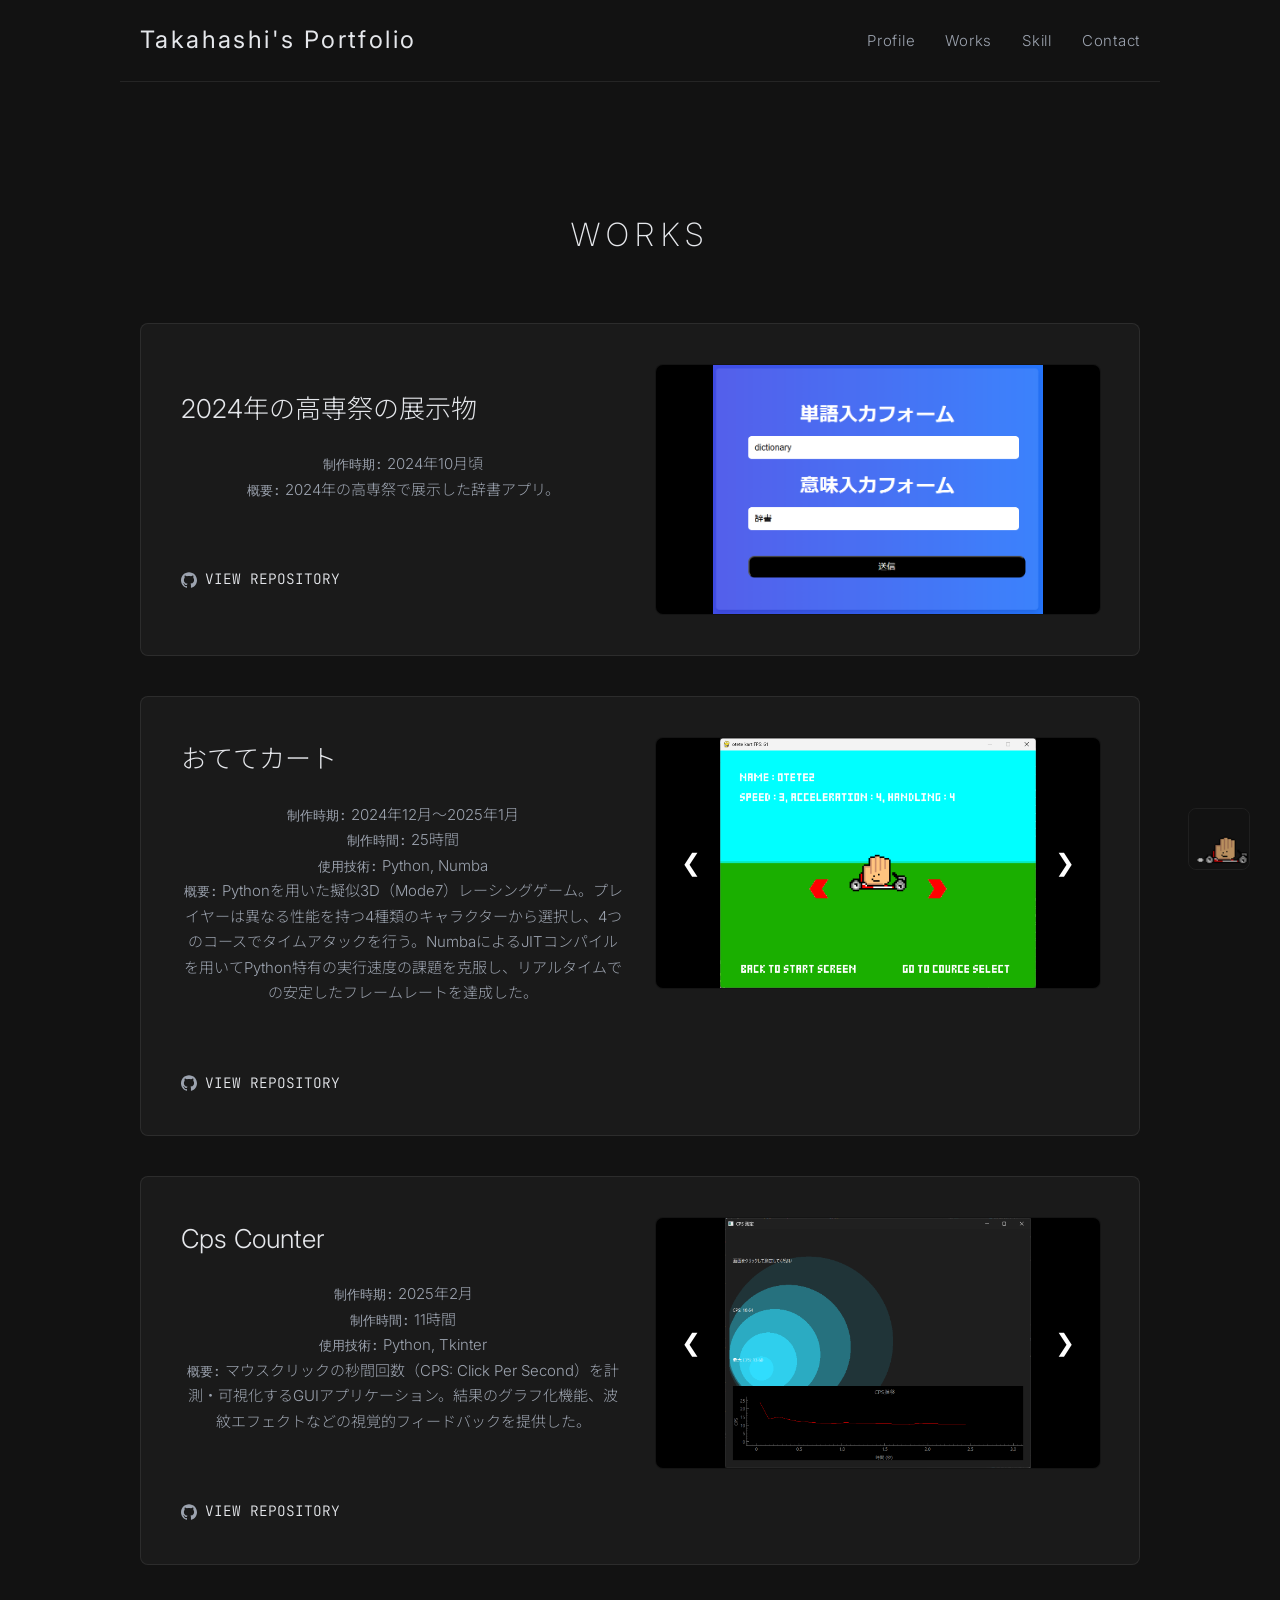
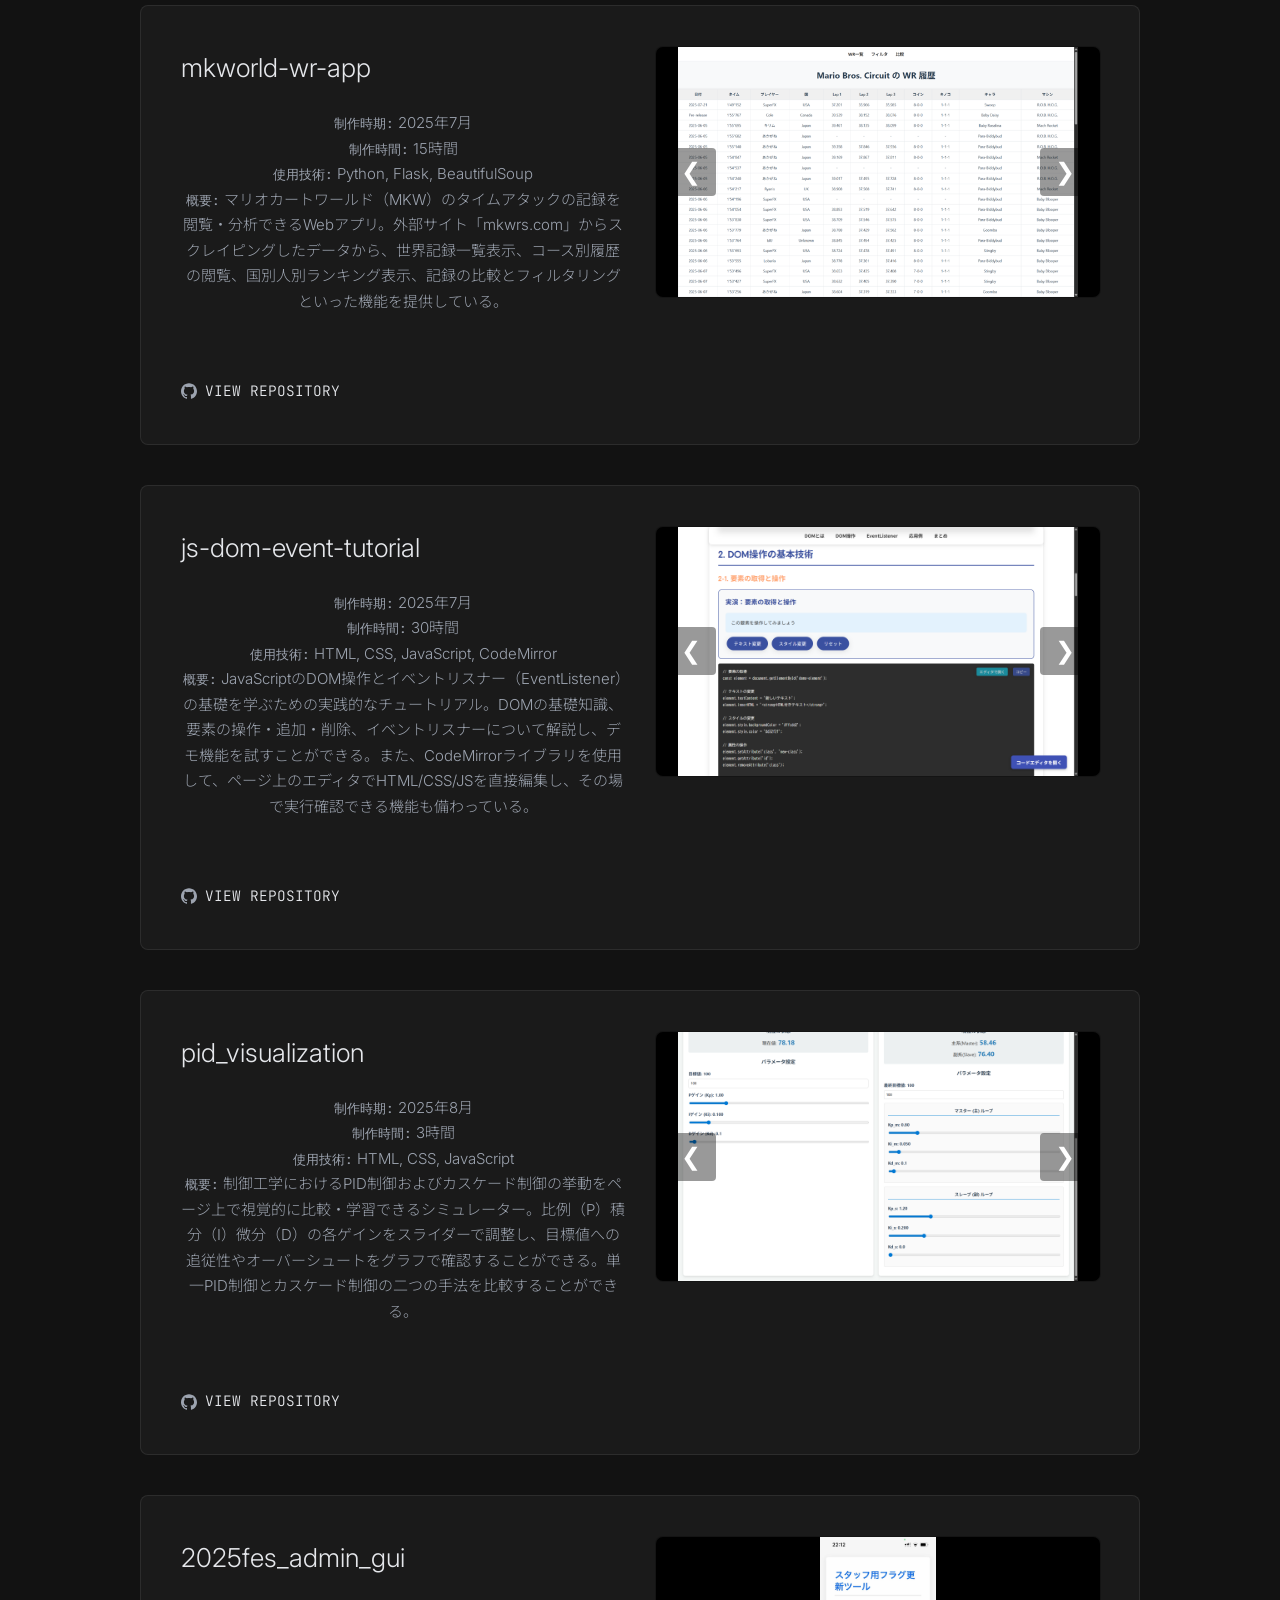
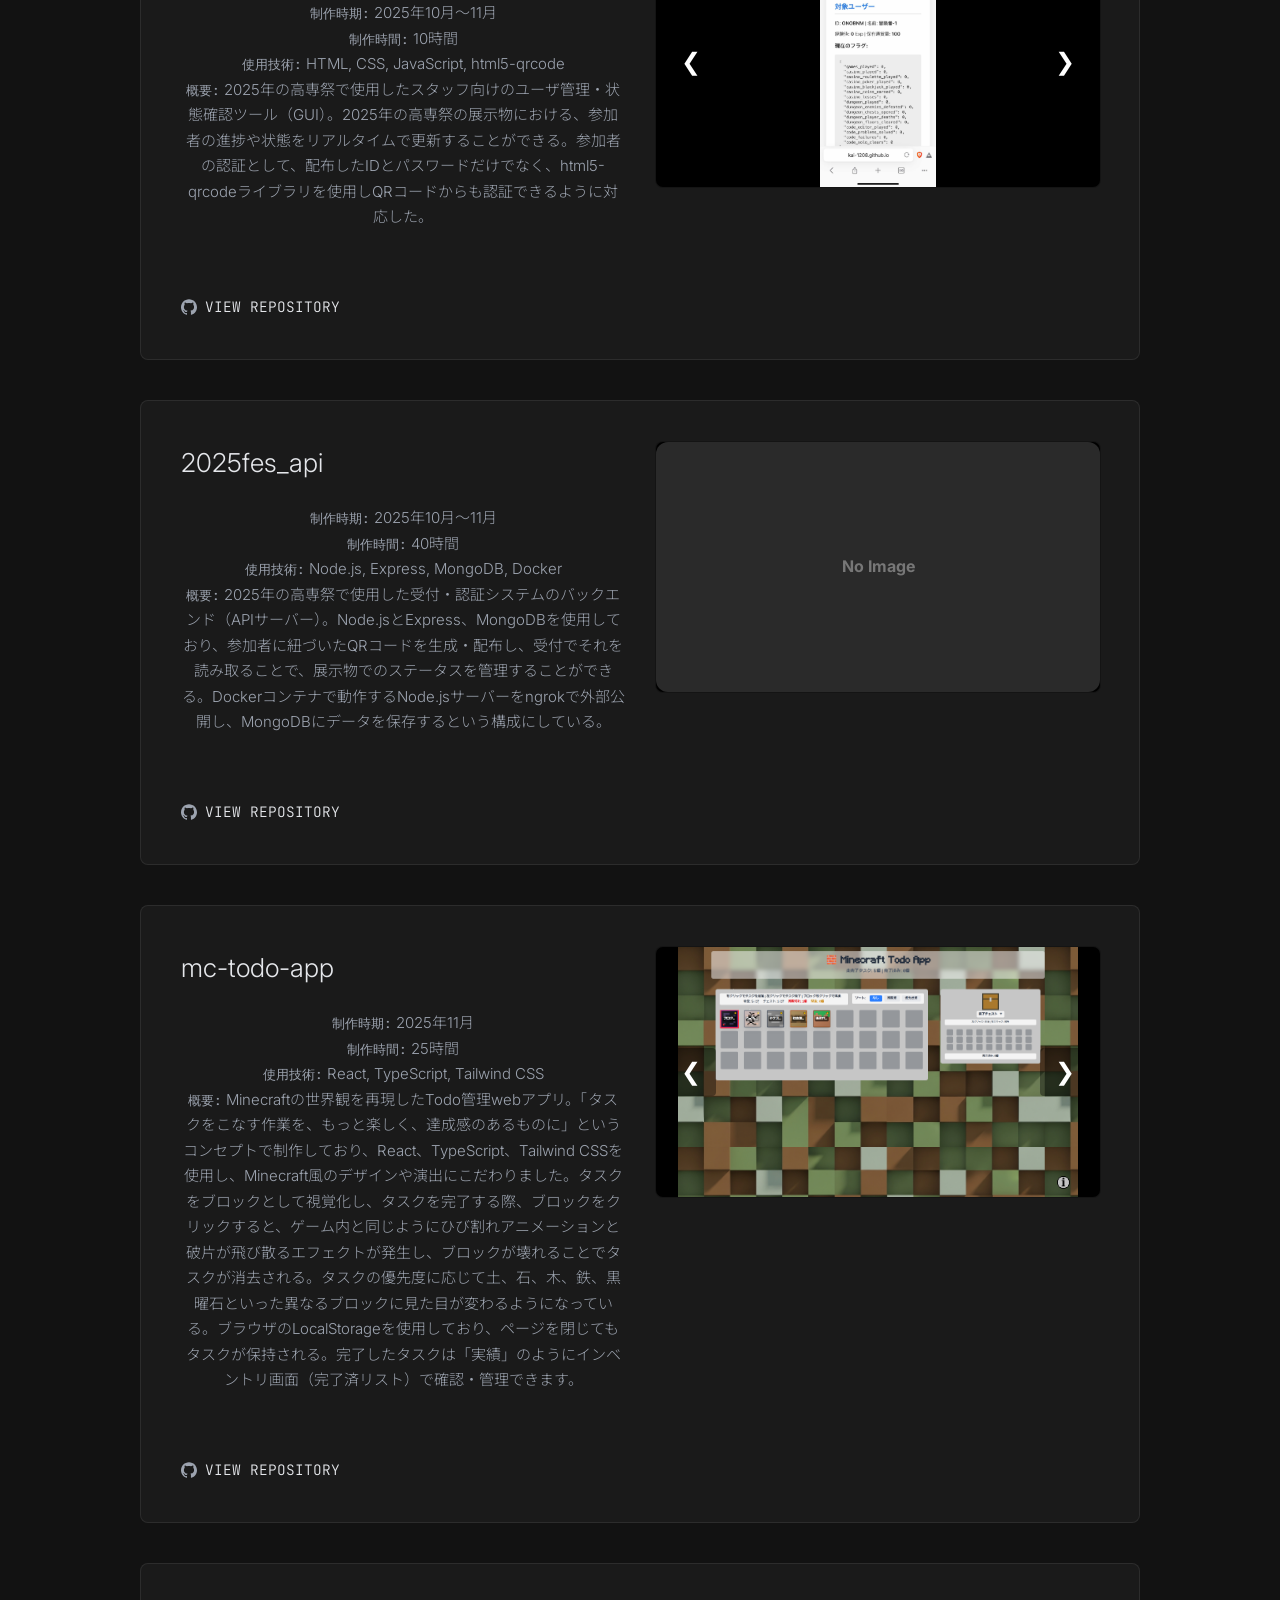
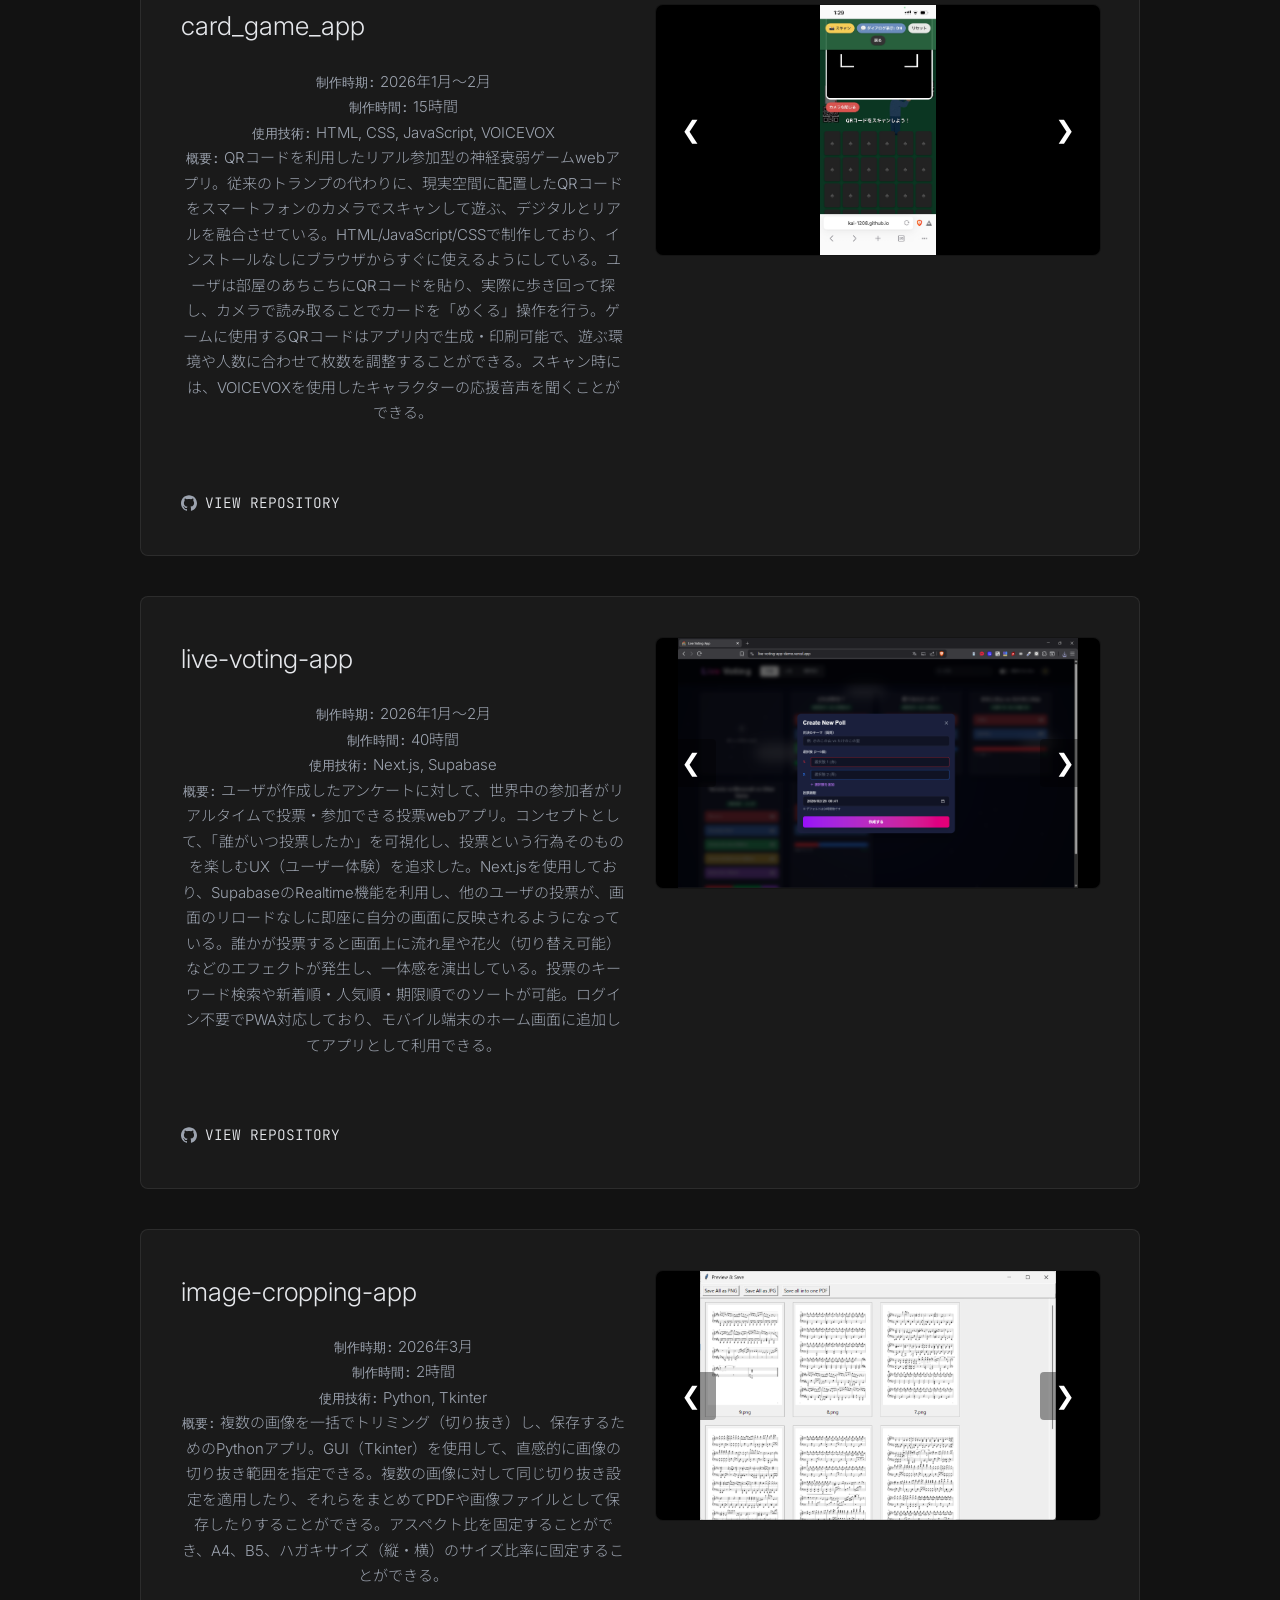
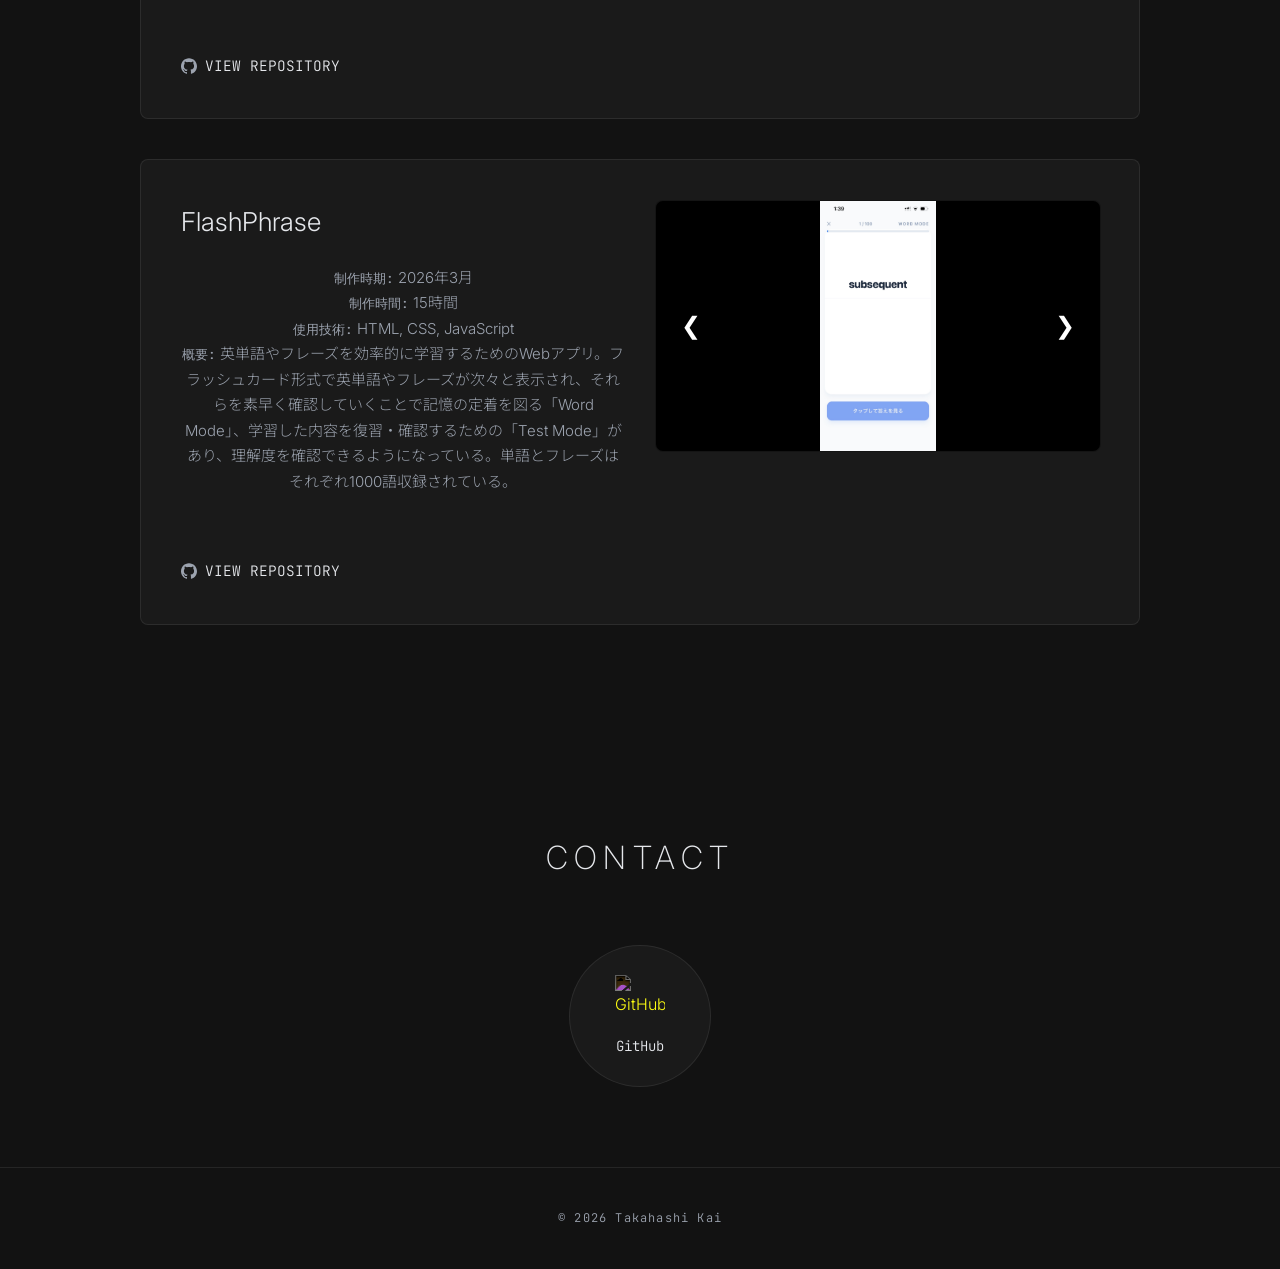
==== commit 38d5d120: "成果物の概要を修正" ====
--- a/works/index.html
+++ b/works/index.html
@@ -55,7 +55,7 @@
                             <span class="mono-label">制作時期:</span> 2024年12月〜2025年1月<br>
                             <span class="mono-label">制作時間:</span> 25時間<br>
                             <span class="mono-label">使用技術:</span> Python, Numba<br>
-                            <span class="mono-label">概要:</span> Pythonを用いた擬似3D（Mode7）設計のレーシングゲーム。性能の異なる4種類のキャラクターと4つのコースが実装されており、タイムアタックを楽しむことができます。Pythonの実行速度面の課題を克服するため、NumbaライブラリによるJIT（実行時）コンパイルを活用し、リアルタイム処理における安定したフレームレートを実現しました。
+                            <span class="mono-label">概要:</span> Pythonを用いた擬似3D（Mode7）レーシングゲーム。プレイヤーは異なる性能を持つ4種類のキャラクターから選択し、4つのコースでタイムアタックを行う。NumbaによるJITコンパイルを用いてPython特有の実行速度の課題を克服し、リアルタイムでの安定したフレームレートを達成した。
                         </p>
 
                         <a href="https://github.com/kai-1208/otetekart_in_python" class="repo-link" target="_blank">
@@ -85,7 +85,7 @@
                             <span class="mono-label">制作時期:</span> 2025年2月<br>
                             <span class="mono-label">制作時間:</span> 11時間<br>
                             <span class="mono-label">使用技術:</span> Python, Tkinter<br>
-                            <span class="mono-label">概要:</span> マウスクリックの秒間回数（CPS: Click Per Second）を正確に計測・可視化するためのGUIアプリケーション。計測結果のグラフ化機能に加え、クリック時の波紋エフェクトなどの視覚的なフィードバックを取り入れ、心地よい操作体験を提供します。
+                            <span class="mono-label">概要:</span> マウスクリックの秒間回数（CPS: Click Per Second）を計測・可視化するGUIアプリケーション。結果のグラフ化機能、波紋エフェクトなどの視覚的フィードバックを提供した。
                         </p>
 
                         <a href="https://github.com/kai-1208/cps-counter" class="repo-link" target="_blank">
@@ -112,7 +112,7 @@
                             <span class="mono-label">制作時期:</span> 2025年7月<br>
                             <span class="mono-label">制作時間:</span> 15時間<br>
                             <span class="mono-label">使用技術:</span> Python, Flask, BeautifulSoup<br>
-                            <span class="mono-label">概要:</span> マリオカートワールド（MKW）のタイムアタックの記録を閲覧・分析できるWebアプリ。外部サイト「mkwrs.com」からスクレイピングしたデータを基に、世界記録の一覧表示、コース別履歴、国別・プレイヤー別のランキング表示、記録の比較・フィルタリング機能を提供します。
+                            <span class="mono-label">概要:</span> マリオカートワールド（MKW）のタイムアタックの記録を閲覧・分析できるWebアプリ。外部サイト「mkwrs.com」からスクレイピングしたデータから、世界記録一覧表示、コース別履歴の閲覧、国別人別ランキング表示、記録の比較とフィルタリングといった機能を提供している。
                         </p>
 
                         <a href="https://github.com/kai-1208/mkworld-wr-app" class="repo-link" target="_blank">
@@ -144,7 +144,7 @@
                             <span class="mono-label">制作時期:</span> 2025年7月<br>
                             <span class="mono-label">制作時間:</span> 30時間<br>
                             <span class="mono-label">使用技術:</span> HTML, CSS, JavaScript, CodeMirror<br>
-                            <span class="mono-label">概要:</span> JavaScriptのDOM操作とイベントリスナー（EventListener）の基礎を学ぶ構成の実践的なチュートリアル。DOMの基礎知識、要素の操作・追加・削除などを解説し、実際のデモを通して学習できます。CodeMirrorライブラリを組み込んでおり、ブラウザ上で直接コードを編集・即時実行して動作を確認できるインタラクティブな環境を実現しました。
+                            <span class="mono-label">概要:</span> JavaScriptのDOM操作とイベントリスナー（EventListener）の基礎を学ぶための実践的なチュートリアル。DOMの基礎知識、要素の操作・追加・削除、イベントリスナーについて解説し、デモ機能を試すことができる。また、CodeMirrorライブラリを使用して、ページ上のエディタでHTML/CSS/JSを直接編集し、その場で実行確認できる機能も備わっている。
                         </p>
 
                         <a href="https://github.com/kai-1208/js-dom-event-tutorial" class="repo-link" target="_blank">
@@ -175,7 +175,7 @@
                             <span class="mono-label">制作時期:</span> 2025年8月<br>
                             <span class="mono-label">制作時間:</span> 3時間<br>
                             <span class="mono-label">使用技術:</span> HTML, CSS, JavaScript<br>
-                            <span class="mono-label">概要:</span> 制御工学における「PID制御」および「カスケード制御」の挙動を、ブラウザ上で視覚的に比較・学習できるシミュレーター。P（比例）、I（積分）、D（微分）の各ゲインをスライダーで直感的に調整し、目標値への追従性やオーバーシュートの変化をリアルタイムにグラフ化し、制御手法ごとの違いを検証できます。
+                            <span class="mono-label">概要:</span> 制御工学におけるPID制御およびカスケード制御の挙動をページ上で視覚的に比較・学習できるシミュレーター。比例（P）積分（I）微分（D）の各ゲインをスライダーで調整し、目標値への追従性やオーバーシュートをグラフで確認することができる。単一PID制御とカスケード制御の二つの手法を比較することができる。
                         </p>
 
                         <a href="https://github.com/kai-1208/pid_visualization" class="repo-link" target="_blank">
@@ -203,7 +203,7 @@
                             <span class="mono-label">制作時期:</span> 2025年10月〜11月<br>
                             <span class="mono-label">制作時間:</span> 10時間<br>
                             <span class="mono-label">使用技術:</span> HTML, CSS, JavaScript, html5-qrcode<br>
-                            <span class="mono-label">概要:</span> 2025年の高専祭において、展示企画のスタッフが参加者の進捗やステータスをリアルタイムで管理・更新するために開発した運用ツール（GUI）。参加者に配布したID・パスワードでの手動認証に加え、html5-qrcodeライブラリを用いたカメラでのQRコード読み取り認証にも対応し、混雑時のスムーズな対応を実現しました。
+                            <span class="mono-label">概要:</span> 2025年の高専祭で使用したスタッフ向けのユーザ管理・状態確認ツール（GUI）。2025年の高専祭の展示物における、参加者の進捗や状態をリアルタイムで更新することができる。参加者の認証として、配布したIDとパスワードだけでなく、html5-qrcodeライブラリを使用しQRコードからも認証できるように対応した。
                         </p>
 
                         <a href="https://github.com/kai-1208/2025fes_admin_gui" class="repo-link" target="_blank">
@@ -231,7 +231,7 @@
                             <span class="mono-label">制作時期:</span> 2025年10月〜11月<br>
                             <span class="mono-label">制作時間:</span> 40時間<br>
                             <span class="mono-label">使用技術:</span> Node.js, Express, MongoDB, Docker<br>
-                            <span class="mono-label">概要:</span> 高専祭の展示企画向けに開発した受付・認証システム用バックエンドAPI。参加者ごとの一意なQRコードを生成し、受付時の読み取りによってステータス状態を一元管理します。Dockerコンテナ上に構築したNode.jsサーバーをngrok経由で外部公開し、さらにMongoDBを連携させることでセキュアかつ可用性の高い運用基盤を整備しました。
+                            <span class="mono-label">概要:</span> 2025年の高専祭で使用した受付・認証システムのバックエンド（APIサーバー）。Node.jsとExpress、MongoDBを使用しており、参加者に紐づいたQRコードを生成・配布し、受付でそれを読み取ることで、展示物でのステータスを管理することができる。Dockerコンテナで動作するNode.jsサーバーをngrokで外部公開し、MongoDBにデータを保存するという構成にしている。
                         </p>
 
                         <a href="https://github.com/kai-1208/2025fes_api" class="repo-link" target="_blank">
@@ -255,7 +255,7 @@
                             <span class="mono-label">制作時期:</span> 2025年11月<br>
                             <span class="mono-label">制作時間:</span> 25時間<br>
                             <span class="mono-label">使用技術:</span> React, TypeScript, Tailwind CSS<br>
-                            <span class="mono-label">概要:</span> 「複雑なタスク管理をゲームのように楽しく」のコンセプトで開発した、Minecraft風のTodoアプリケーション。タスクを重要度に応じて土・石・鉄・黒曜石などのブロックとして視覚化しました。タスク完了時には実際のゲームと同様の破壊アニメーションとパーティクルが発生するインタラクションを作り込みました。LocalStorageを用いた状態保存や、インベントリ画面風の完了タスク一覧機能も備えています。
+                            <span class="mono-label">概要:</span> Minecraftの世界観を再現したTodo管理webアプリ。「タスクをこなす作業を、もっと楽しく、達成感のあるものに」というコンセプトで制作しており、React、TypeScript、Tailwind CSSを使用し、Minecraft風のデザインや演出にこだわりました。タスクをブロックとして視覚化し、タスクを完了する際、ブロックをクリックすると、ゲーム内と同じようにひび割れアニメーションと破片が飛び散るエフェクトが発生し、ブロックが壊れることでタスクが消去される。タスクの優先度に応じて土、石、木、鉄、黒曜石といった異なるブロックに見た目が変わるようになっている。ブラウザのLocalStorageを使用しており、ページを閉じてもタスクが保持される。完了したタスクは「実績」のようにインベントリ画面（完了済リスト）で確認・管理できます。
                         </p>
 
                         <a href="https://github.com/kai-1208/mc-todo-app" class="repo-link" target="_blank">
@@ -283,7 +283,7 @@
                             <span class="mono-label">制作時期:</span> 2026年1月〜2月<br>
                             <span class="mono-label">制作時間:</span> 15時間<br>
                             <span class="mono-label">使用技術:</span> HTML, CSS, JavaScript, VOICEVOX<br>
-                            <span class="mono-label">概要:</span> 現実空間に配置したQRコードをスマートフォンのカメラで読み取って遊ぶ、デジタルとリアルを融合した参加型「神経衰弱」アプリ。インストール不要のブラウザで完結し、プレイヤーは歩き回ってコードを探しスキャンすることでカードをめくります。人数に合わせてQRコードの生成・印刷ができ、スキャン成功時にはVOICEVOXによるキャラクター音声が再生されるなど、プレイを盛り上げる工夫を取り入れています。
+                            <span class="mono-label">概要:</span> QRコードを利用したリアル参加型の神経衰弱ゲームwebアプリ。従来のトランプの代わりに、現実空間に配置したQRコードをスマートフォンのカメラでスキャンして遊ぶ、デジタルとリアルを融合させている。HTML/JavaScript/CSSで制作しており、インストールなしにブラウザからすぐに使えるようにしている。ユーザは部屋のあちこちにQRコードを貼り、実際に歩き回って探し、カメラで読み取ることでカードを「めくる」操作を行う。ゲームに使用するQRコードはアプリ内で生成・印刷可能で、遊ぶ環境や人数に合わせて枚数を調整することができる。スキャン時には、VOICEVOXを使用したキャラクターの応援音声を聞くことができる。
                         </p>
 
                         <a href="https://github.com/kai-1208/card_game_app" class="repo-link" target="_blank">
@@ -313,7 +313,7 @@
                             <span class="mono-label">制作時期:</span> 2026年1月〜2月<br>
                             <span class="mono-label">制作時間:</span> 40時間<br>
                             <span class="mono-label">使用技術:</span> Next.js, Supabase<br>
-                            <span class="mono-label">概要:</span> 「誰がいつ投票したか」を可視化し、投票行為そのものを楽しむ体験（UX）に焦点を当てたリアルタイム投票プラットフォーム。SupabaseのRealtime機能を活用し、他者の投票がリロードなしで即座に画面へ反映されます。投票時に流れ星や花火などのエフェクトが発生して一体感を演出するほか、ソート・検索機能も充実させました。PWAに対応し、スマートフォンからアプリ感覚で手軽にアクセスできます。
+                            <span class="mono-label">概要:</span> ユーザが作成したアンケートに対して、世界中の参加者がリアルタイムで投票・参加できる投票webアプリ。コンセプトとして、「誰がいつ投票したか」を可視化し、投票という行為そのものを楽しむUX（ユーザー体験）を追求した。Next.jsを使用しており、SupabaseのRealtime機能を利用し、他のユーザの投票が、画面のリロードなしに即座に自分の画面に反映されるようになっている。誰かが投票すると画面上に流れ星や花火（切り替え可能）などのエフェクトが発生し、一体感を演出している。投票のキーワード検索や新着順・人気順・期限順でのソートが可能。ログイン不要でPWA対応しており、モバイル端末のホーム画面に追加してアプリとして利用できる。
                         </p>
 
                         <a href="https://github.com/kai-1208/live-voting-app" class="repo-link" target="_blank">
@@ -341,7 +341,7 @@
                             <span class="mono-label">制作時期:</span> 2026年3月<br>
                             <span class="mono-label">制作時間:</span> 2時間<br>
                             <span class="mono-label">使用技術:</span> Python, Tkinter<br>
-                            <span class="mono-label">概要:</span> 複数の画像を一括でトリミングして保存するためのデスクトップアプリケーション。Tkinterを用いたGUIで直感的に切り抜き範囲を指定でき、A4サイズやハガキサイズなど特定のアスペクト比に枠を固定することも可能です。指定した切り抜き枠を複数の画像に一括適用し、個別の画像ファイルや単一のPDFファイルとして効率よくまとめて出力できます。
+                            <span class="mono-label">概要:</span> 複数の画像を一括でトリミング（切り抜き）し、保存するためのPythonアプリ。GUI（Tkinter）を使用して、直感的に画像の切り抜き範囲を指定できる。複数の画像に対して同じ切り抜き設定を適用したり、それらをまとめてPDFや画像ファイルとして保存したりすることができる。アスペクト比を固定することができ、A4、B5、ハガキサイズ（縦・横）のサイズ比率に固定することができる。
                         </p>
 
                         <a href="https://github.com/kai-1208/image-cropping-app" class="repo-link" target="_blank">
@@ -369,7 +369,7 @@
                             <span class="mono-label">制作時期:</span> 2026年3月<br>
                             <span class="mono-label">制作時間:</span> 15時間<br>
                             <span class="mono-label">使用技術:</span> HTML, CSS, JavaScript<br>
-                            <span class="mono-label">概要:</span> 英単語や英会話フレーズを効果的に学習するためのWebアプリケーション。次々とパラパラめくられるフラッシュカードを素早く確認して記憶への定着を図る「Word Mode」と、学習内容の理解度を確認できる「Test Mode」を切り替えて利用できます。初期データとして、頻出の英単語とフレーズがそれぞれ1000語ずつ収録されています。
+                            <span class="mono-label">概要:</span> 英単語やフレーズを効率的に学習するためのWebアプリ。フラッシュカード形式で英単語やフレーズが次々と表示され、それらを素早く確認していくことで記憶の定着を図る「Word Mode」、学習した内容を復習・確認するための「Test Mode」があり、理解度を確認できるようになっている。単語とフレーズはそれぞれ1000語収録されている。
                         </p>
 
                         <a href="https://github.com/kai-1208/FlashPhrase" class="repo-link" target="_blank">
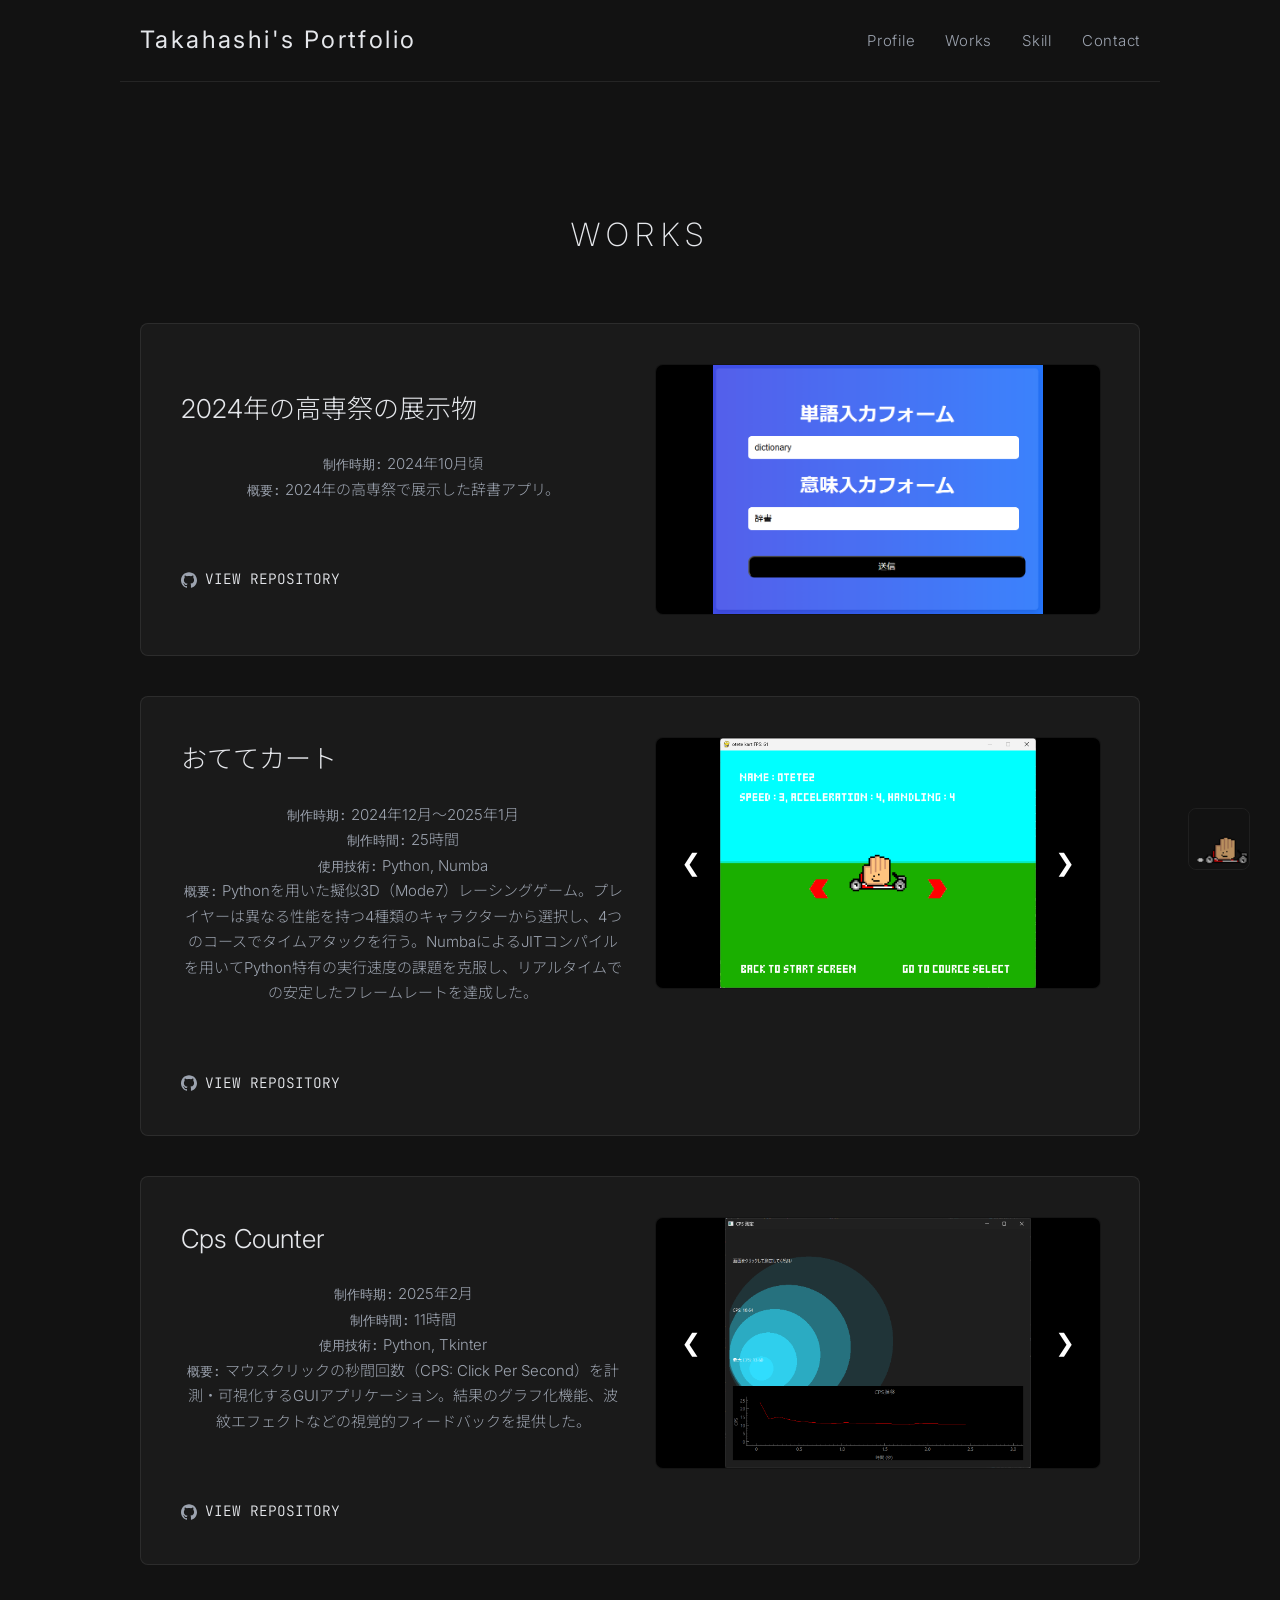
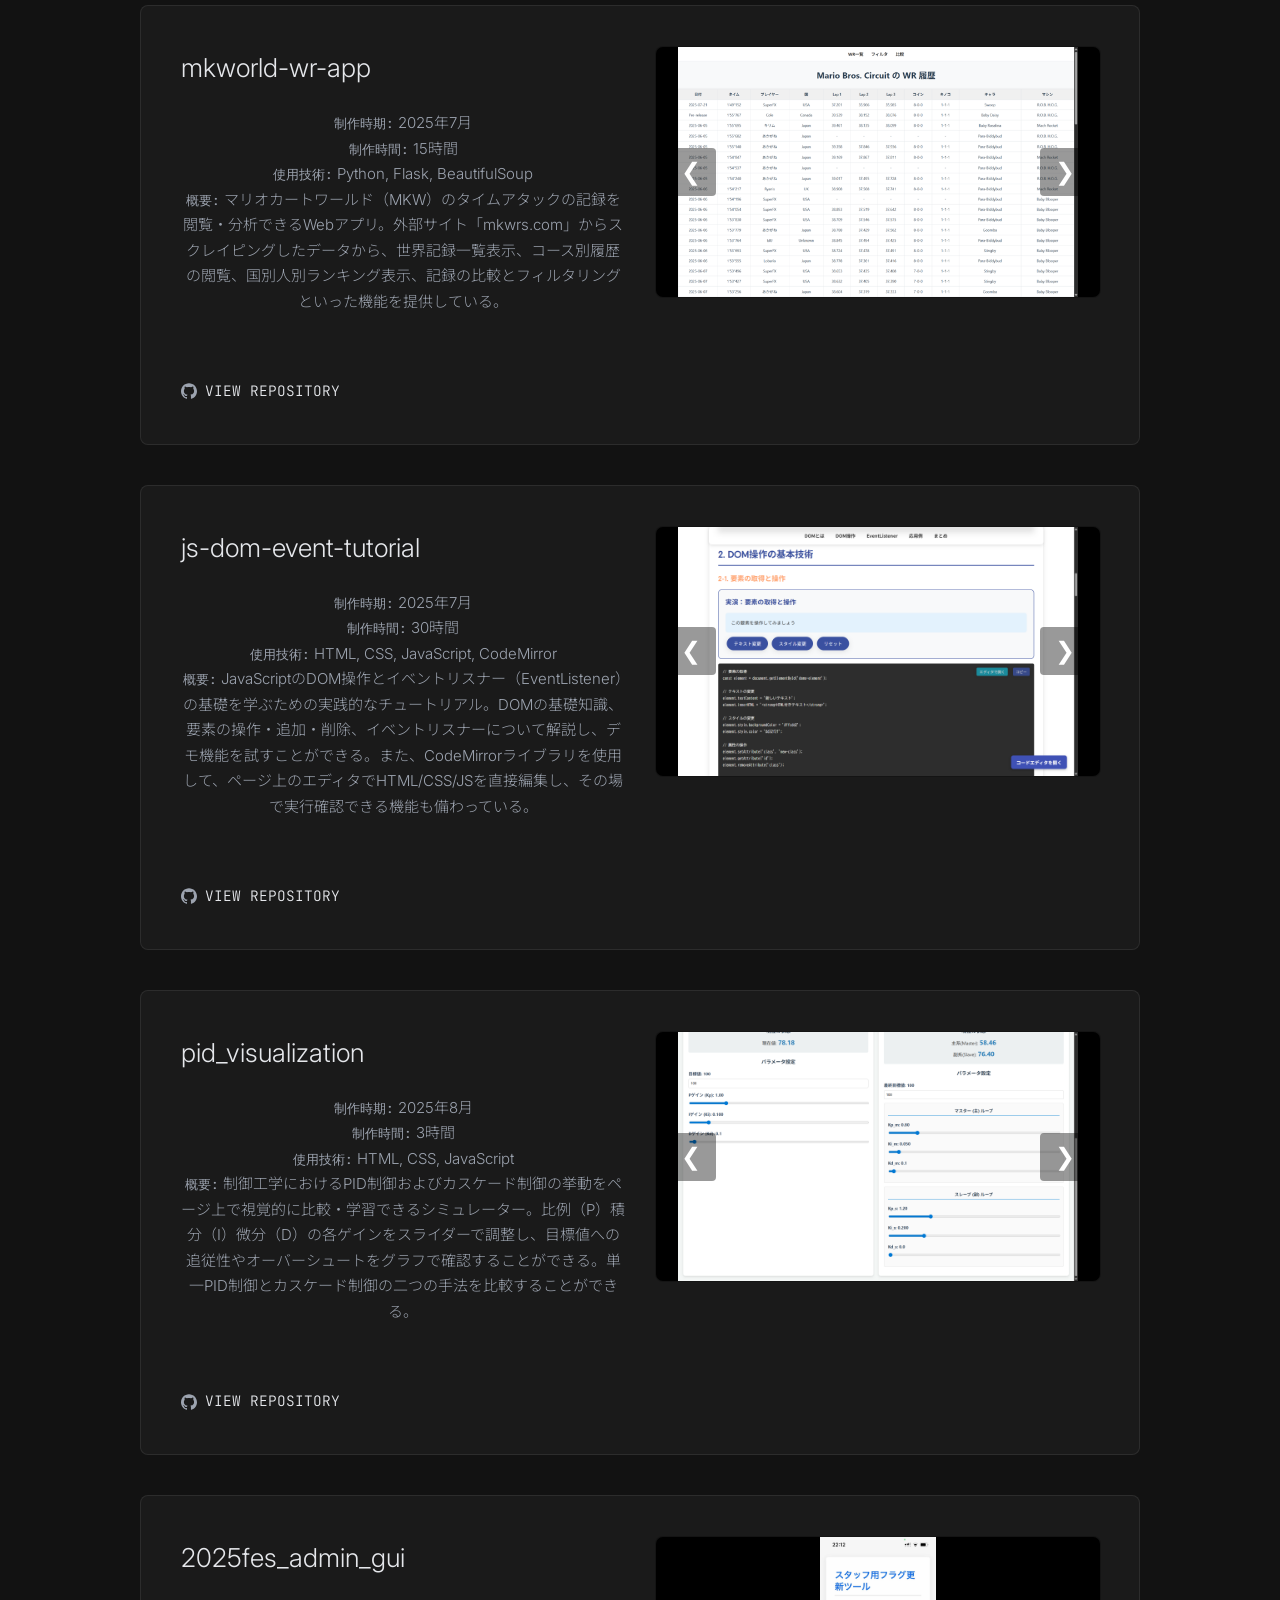
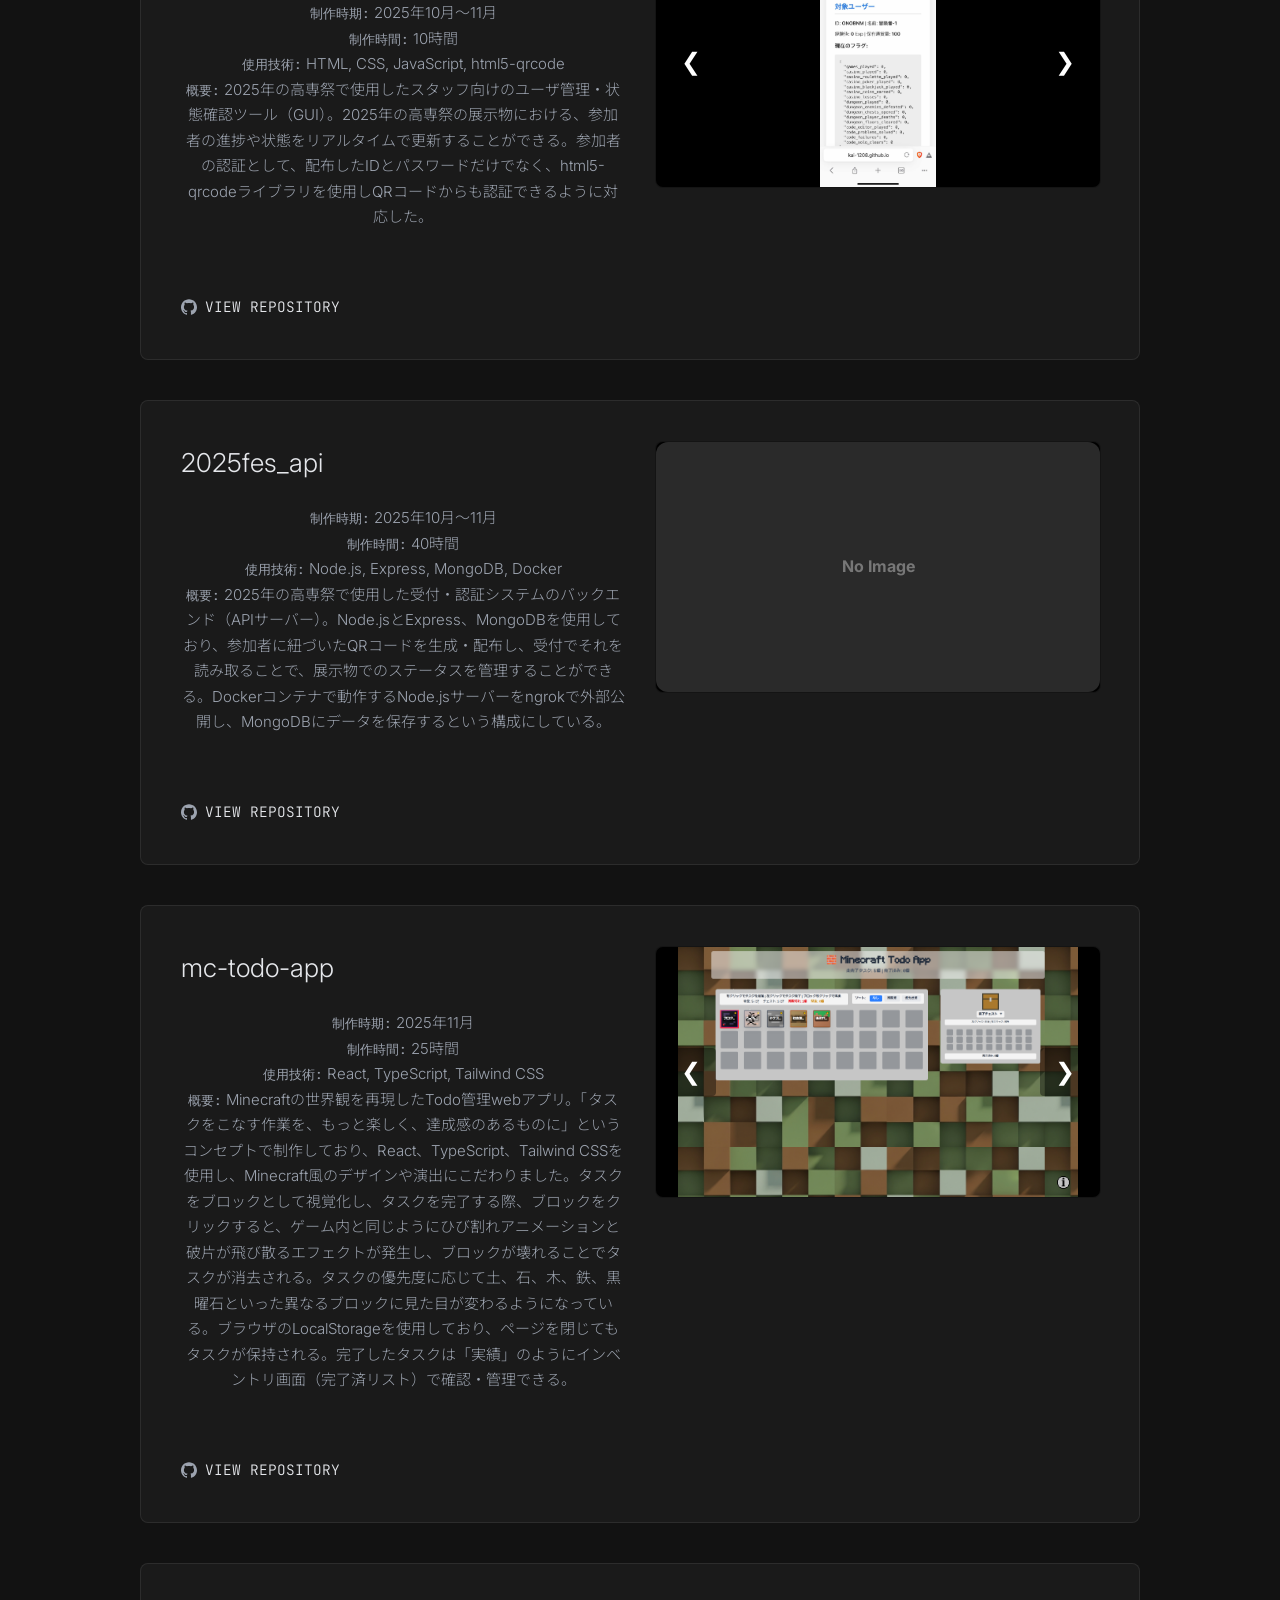
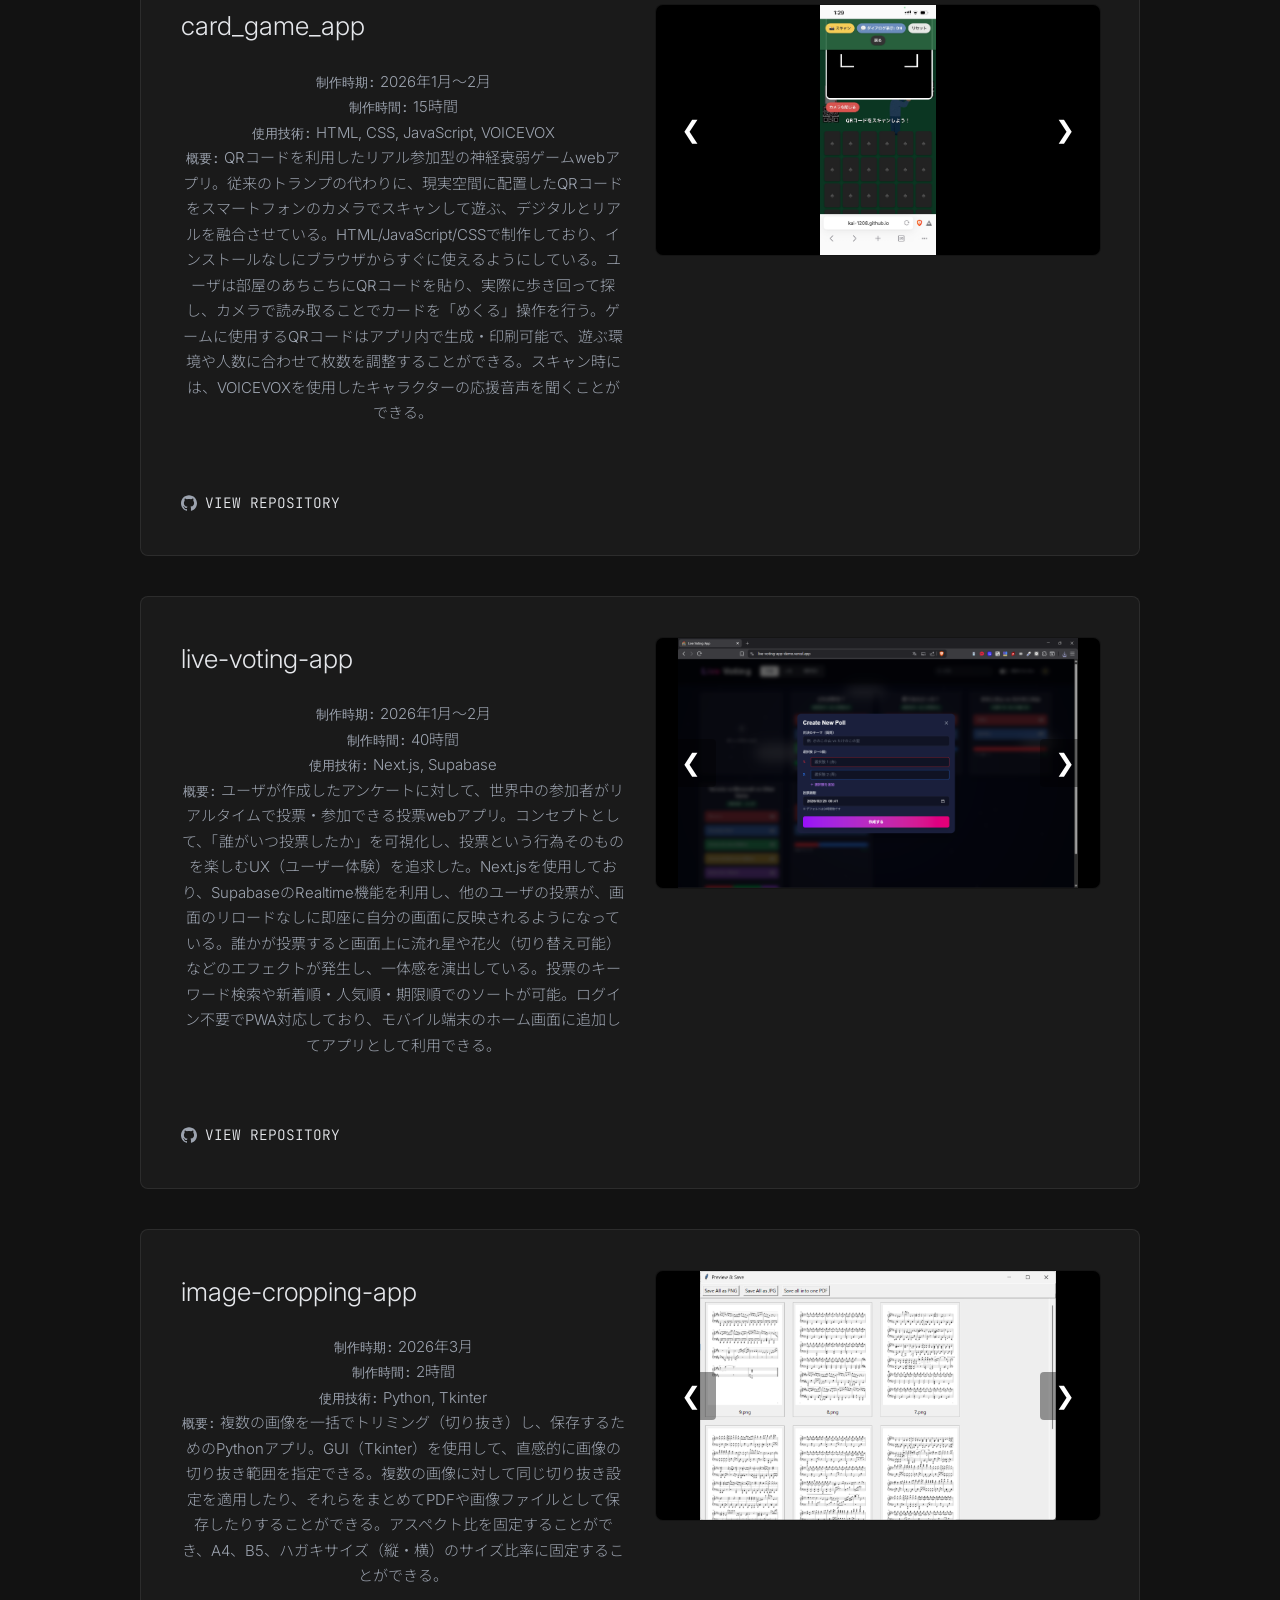
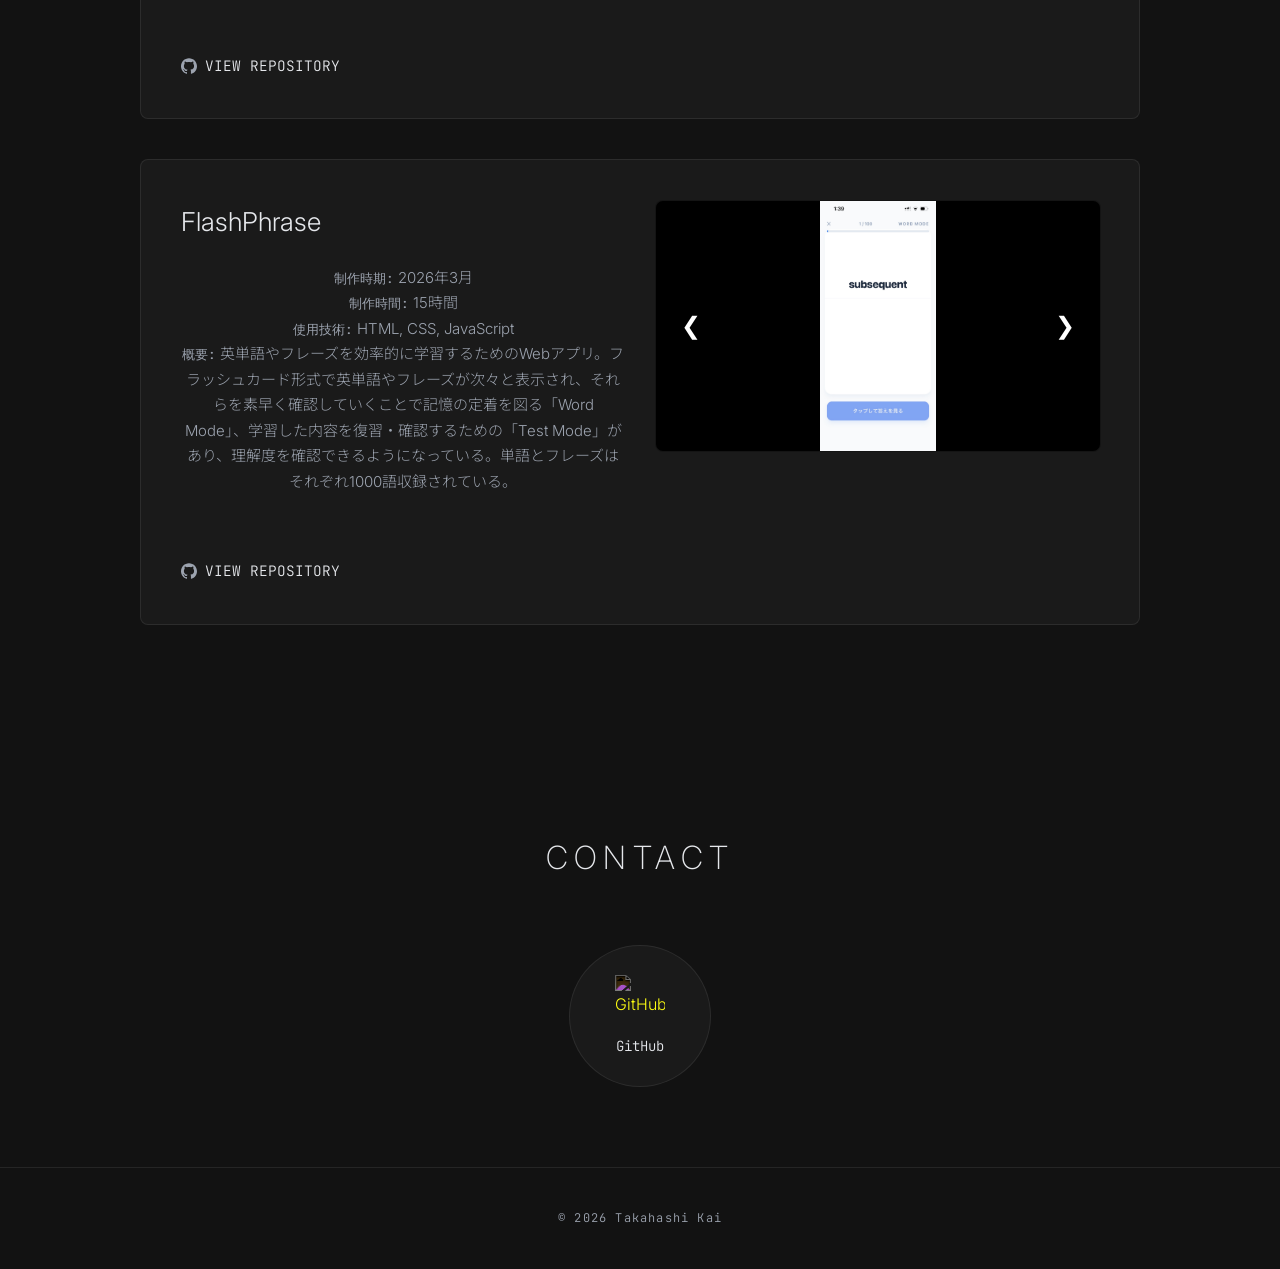
==== commit 3fecaf1b: "成果物の概要を常体で統一" ====
--- a/works/index.html
+++ b/works/index.html
@@ -255,7 +255,7 @@
                             <span class="mono-label">制作時期:</span> 2025年11月<br>
                             <span class="mono-label">制作時間:</span> 25時間<br>
                             <span class="mono-label">使用技術:</span> React, TypeScript, Tailwind CSS<br>
-                            <span class="mono-label">概要:</span> Minecraftの世界観を再現したTodo管理webアプリ。「タスクをこなす作業を、もっと楽しく、達成感のあるものに」というコンセプトで制作しており、React、TypeScript、Tailwind CSSを使用し、Minecraft風のデザインや演出にこだわりました。タスクをブロックとして視覚化し、タスクを完了する際、ブロックをクリックすると、ゲーム内と同じようにひび割れアニメーションと破片が飛び散るエフェクトが発生し、ブロックが壊れることでタスクが消去される。タスクの優先度に応じて土、石、木、鉄、黒曜石といった異なるブロックに見た目が変わるようになっている。ブラウザのLocalStorageを使用しており、ページを閉じてもタスクが保持される。完了したタスクは「実績」のようにインベントリ画面（完了済リスト）で確認・管理できます。
+                            <span class="mono-label">概要:</span> Minecraftの世界観を再現したTodo管理webアプリ。「タスクをこなす作業を、もっと楽しく、達成感のあるものに」というコンセプトで制作しており、React、TypeScript、Tailwind CSSを使用し、Minecraft風のデザインや演出にこだわりました。タスクをブロックとして視覚化し、タスクを完了する際、ブロックをクリックすると、ゲーム内と同じようにひび割れアニメーションと破片が飛び散るエフェクトが発生し、ブロックが壊れることでタスクが消去される。タスクの優先度に応じて土、石、木、鉄、黒曜石といった異なるブロックに見た目が変わるようになっている。ブラウザのLocalStorageを使用しており、ページを閉じてもタスクが保持される。完了したタスクは「実績」のようにインベントリ画面（完了済リスト）で確認・管理できる。
                         </p>
 
                         <a href="https://github.com/kai-1208/mc-todo-app" class="repo-link" target="_blank">
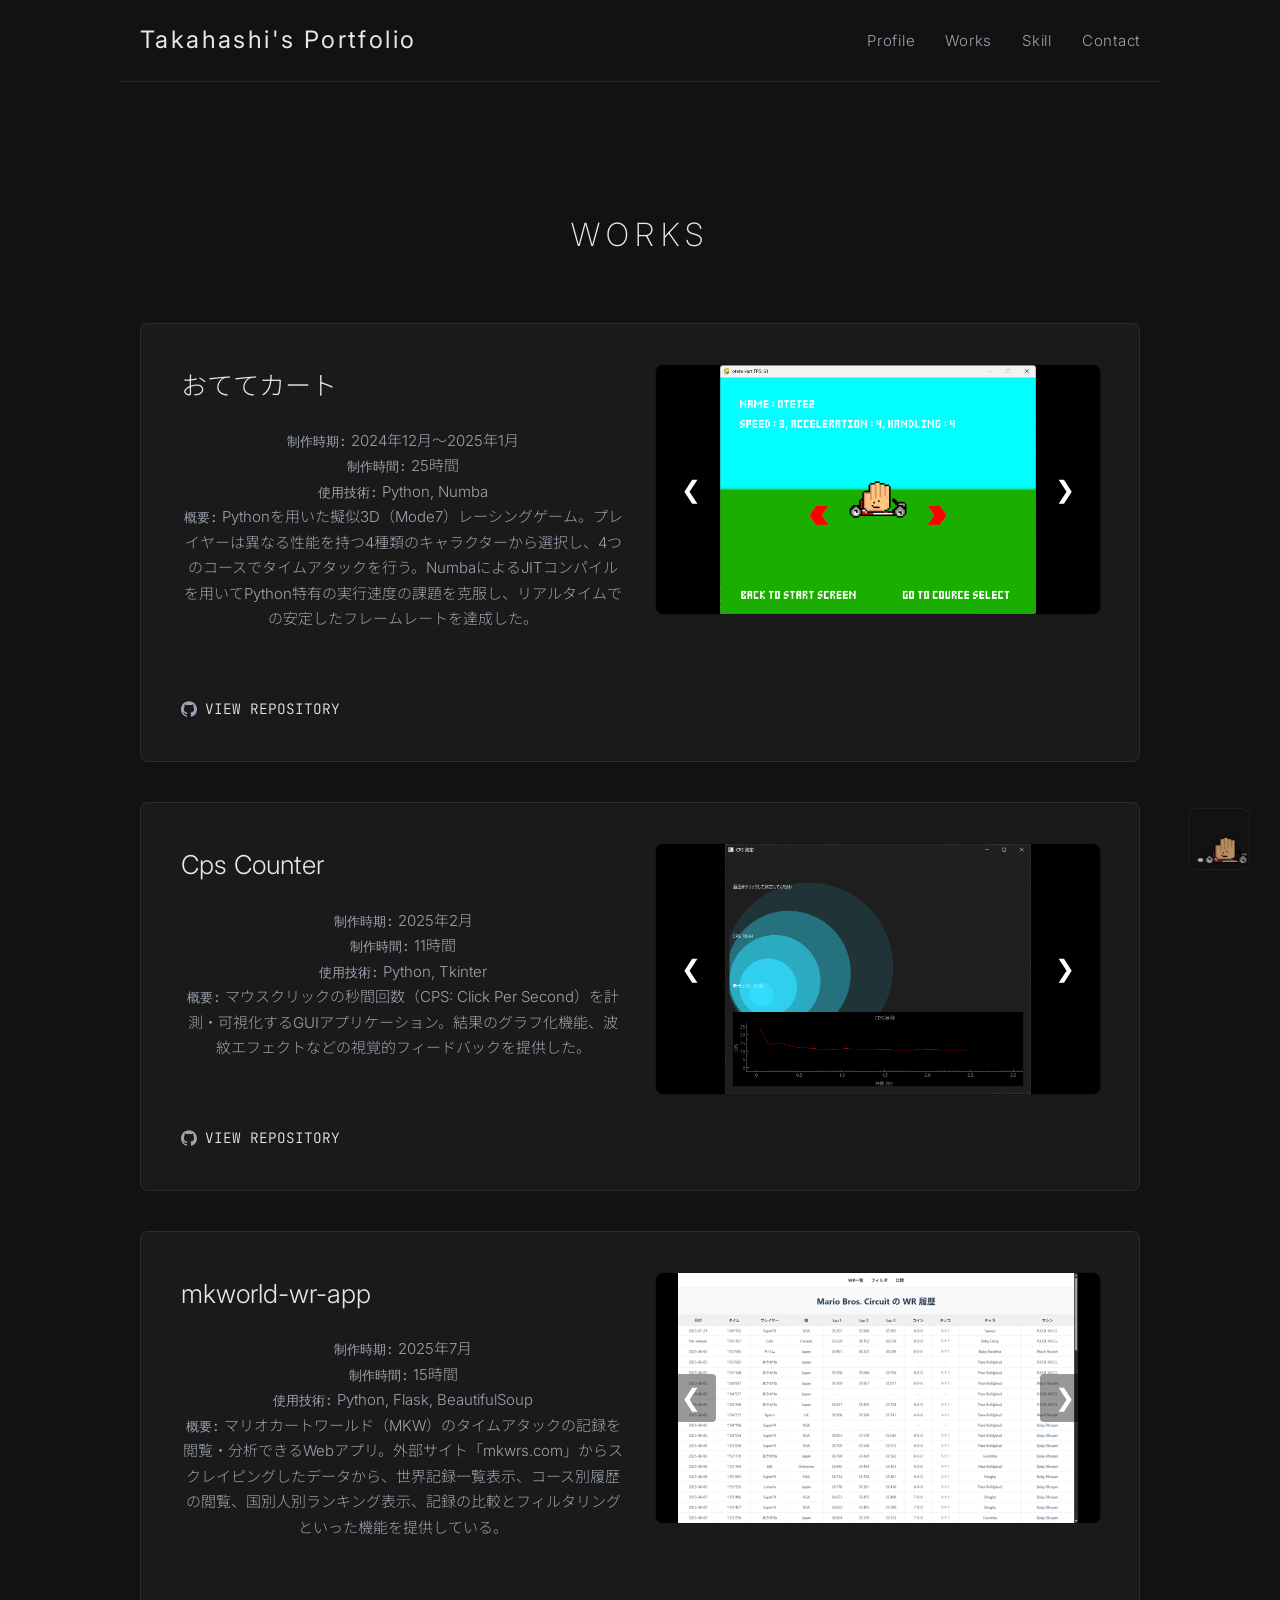
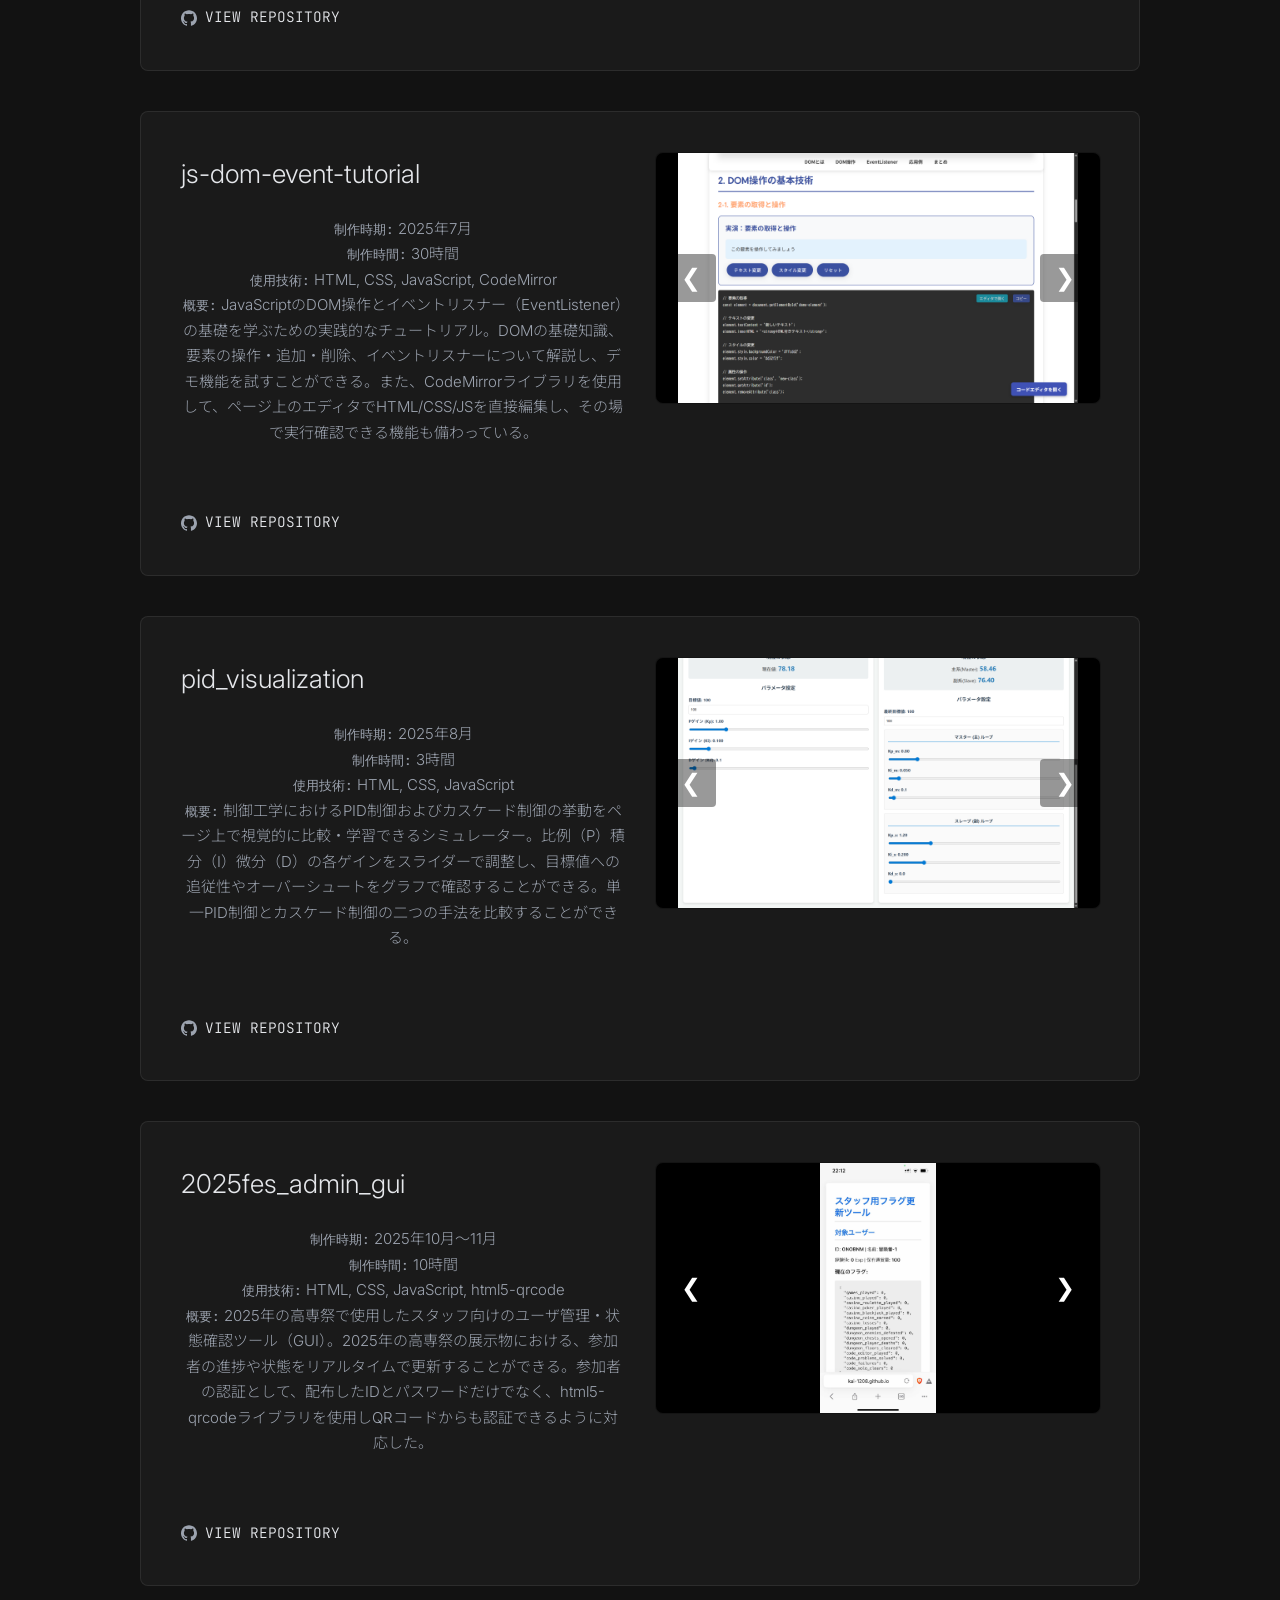
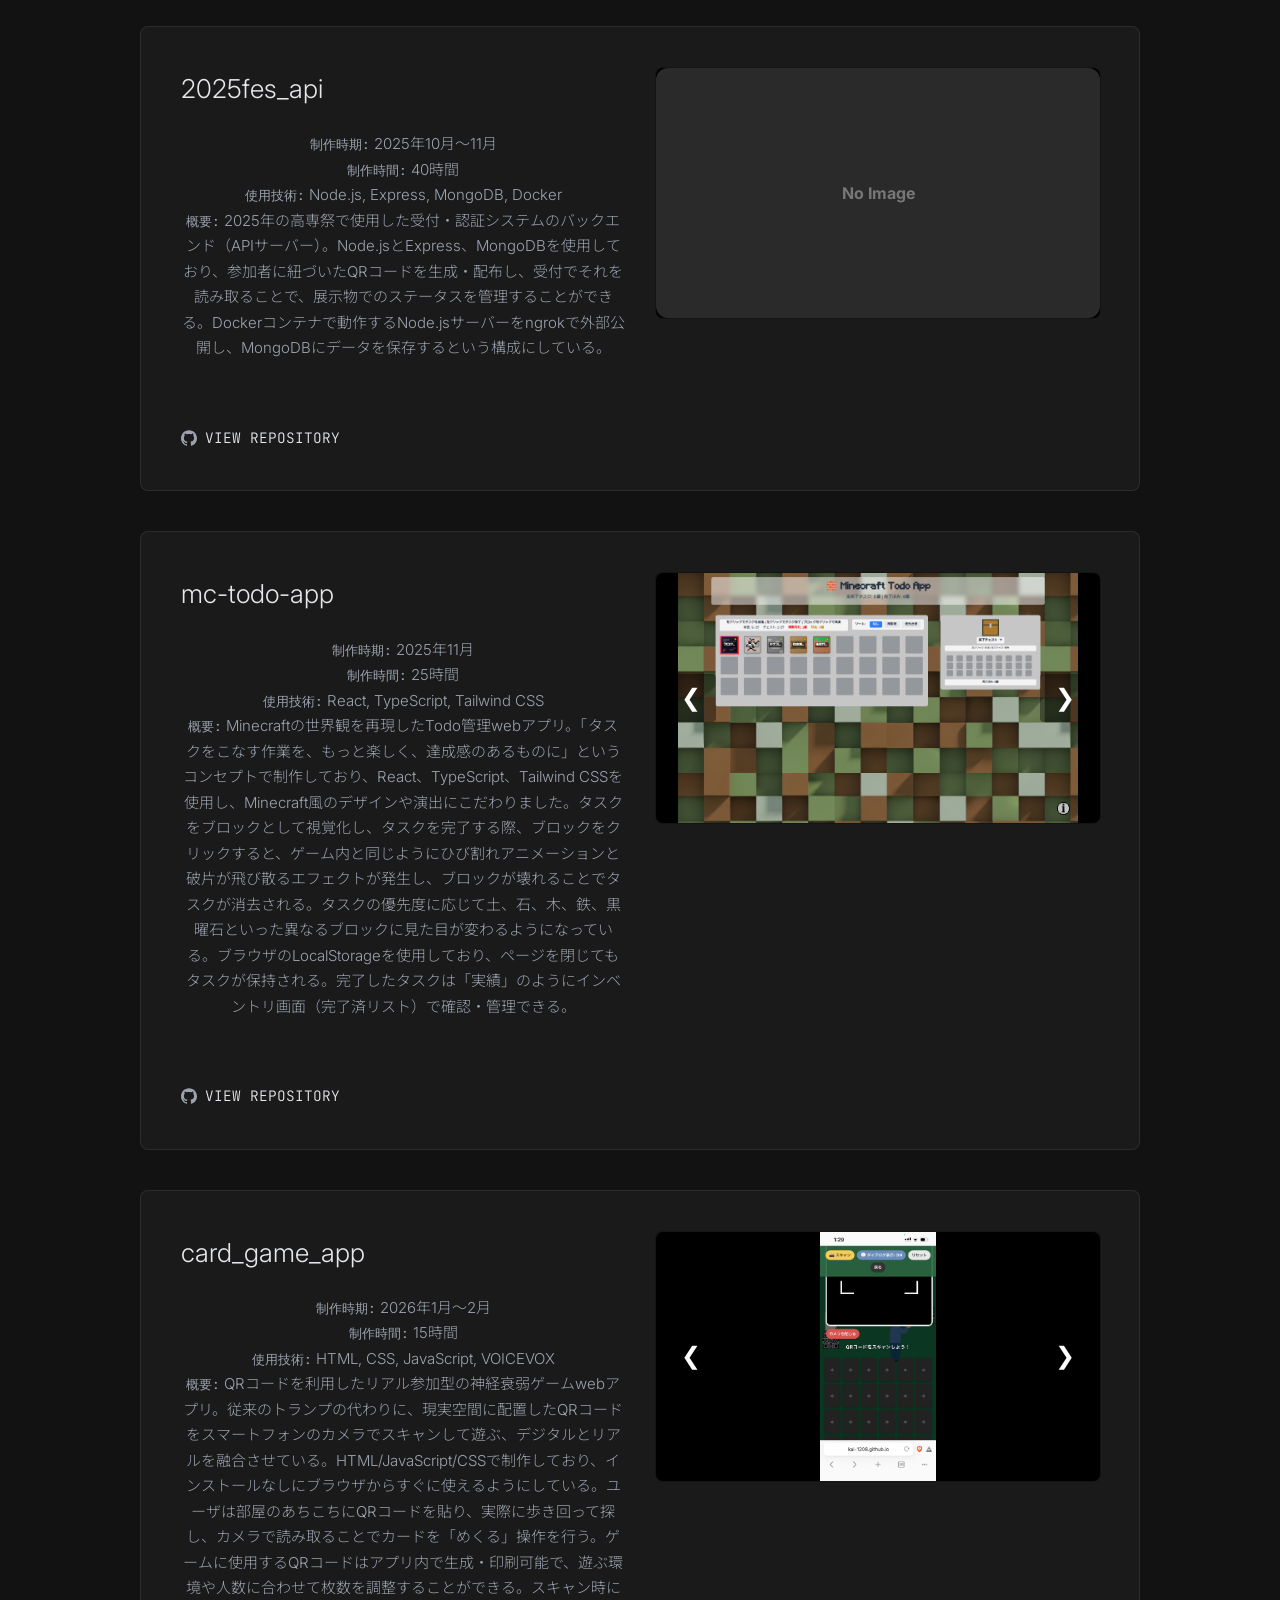
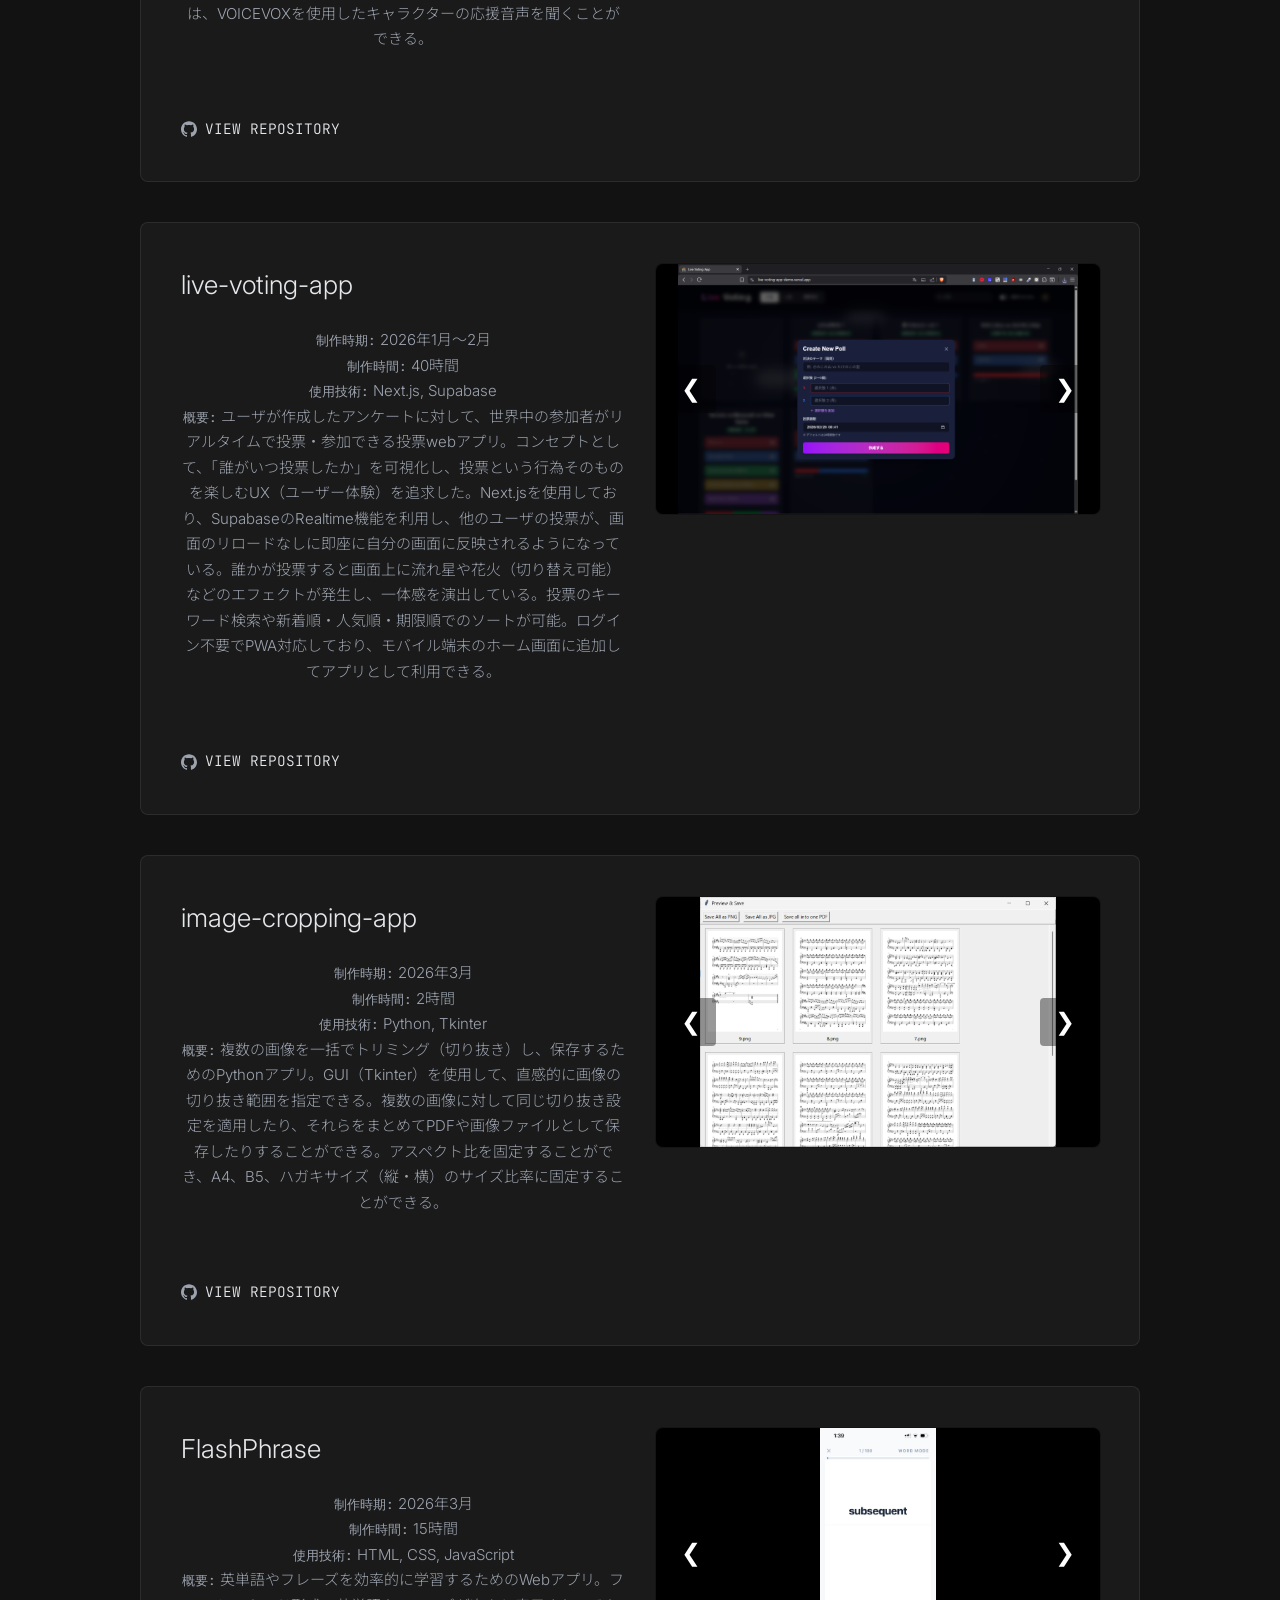
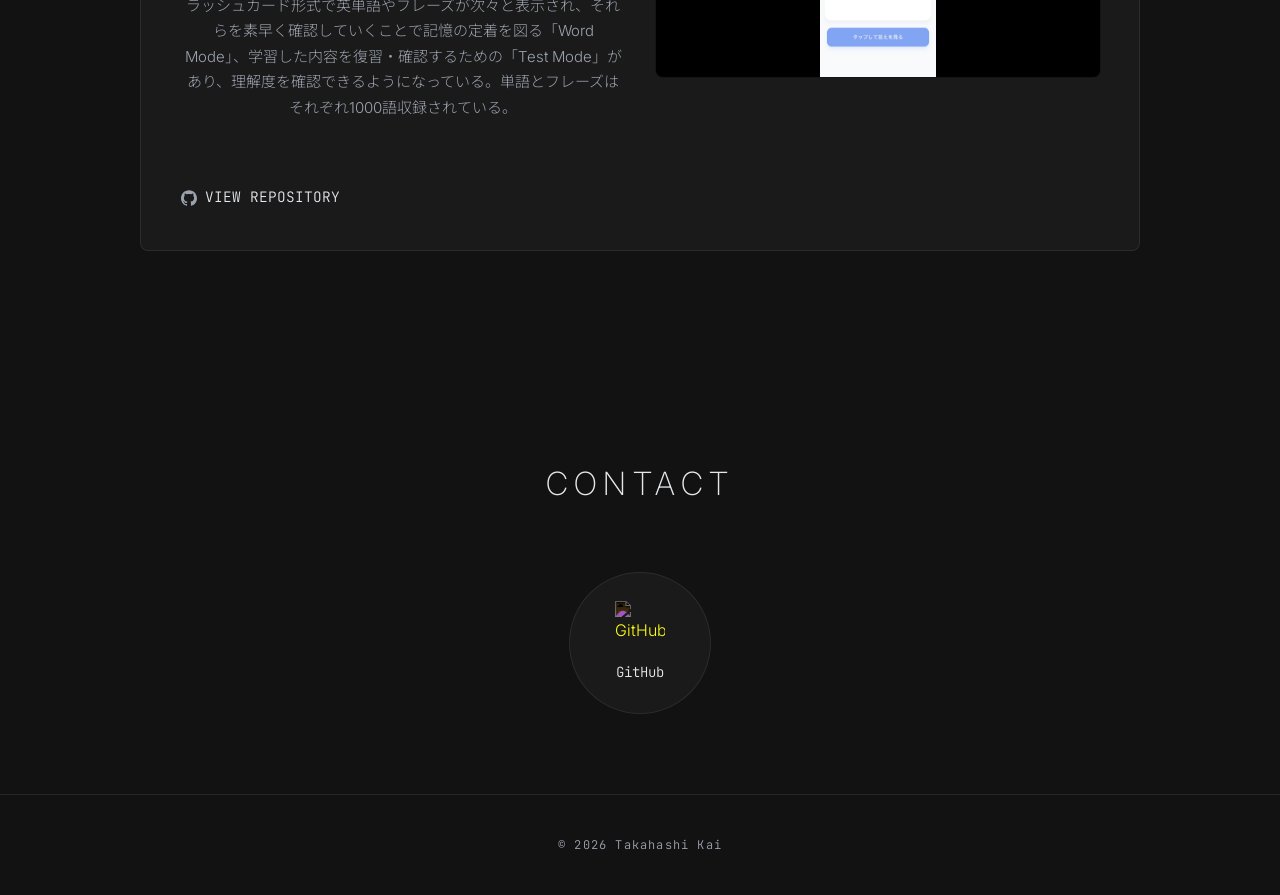
==== commit ef9e9520: "不要な作品情報を削除" ====
--- a/works/index.html
+++ b/works/index.html
@@ -28,28 +28,6 @@
             <div class="flex-container">
                 <div class="large-work-item">
                     <div class="work-content">
-                        <h3 class="work-title">2024年の高専祭の展示物</h3>
-                        <p>
-                            <span class="mono-label">制作時期:</span> 2024年10月頃<br>
-                            <span class="mono-label">概要:</span> 2024年の高専祭で展示した辞書アプリ。
-                        </p>
-
-                        <a href="https://github.com/pinattutaro/Must" class="repo-link" target="_blank">
-                            <svg class="w-4 h-4 mr-2 fill-current" viewBox="0 0 24 24" width="16" height="16">
-                                <path d="M12 .297c-6.63 0-12 5.373-12 12 0 5.303 3.438 9.8 8.205 11.385.6.113.82-.258.82-.577 0-.285-.01-1.04-.015-2.04-3.338.724-4.042-1.61-4.042-1.61C4.422 18.07 3.633 17.7 3.633 17.7c-1.087-.744.084-.729.084-.729 1.205.084 1.838 1.236 1.838 1.236 1.07 1.835 2.809 1.305 3.495.998.108-.776.417-1.305.76-1.605-2.665-.3-5.466-1.332-5.466-5.93 0-1.31.465-2.38 1.235-3.22-.135-.303-.54-1.523.105-3.176 0 0 1.005-.322 3.3 1.23.96-.267 1.98-.399 3-.405 1.02.006 2.04.138 3 .405 2.28-1.552 3.285-1.23 3.285-1.23.645 1.653.24 2.873.12 3.176.765.84 1.23 1.91 1.23 3.22 0 4.61-2.805 5.625-5.475 5.92.42.36.81 1.096.81 2.22 0 1.606-.015 2.896-.015 3.286 0 .315.21.69.825.57C20.565 22.092 24 17.592 24 12.297c0-6.627-5.373-12-12-12"/>
-                            </svg>
-                            VIEW REPOSITORY
-                        </a>
-                    </div>
-                    <div class="carousel-container">
-                        <div class="carousel-track">
-                            <img src="../img/kosensai2024.png" alt="kosensai2024" class="carousel-slide active">
-                        </div>
-                    </div>
-                </div>
-
-                <div class="large-work-item">
-                    <div class="work-content">
                         <h3 class="work-title">おててカート</h3>
                         <p>
                             <span class="mono-label">制作時期:</span> 2024年12月〜2025年1月<br>
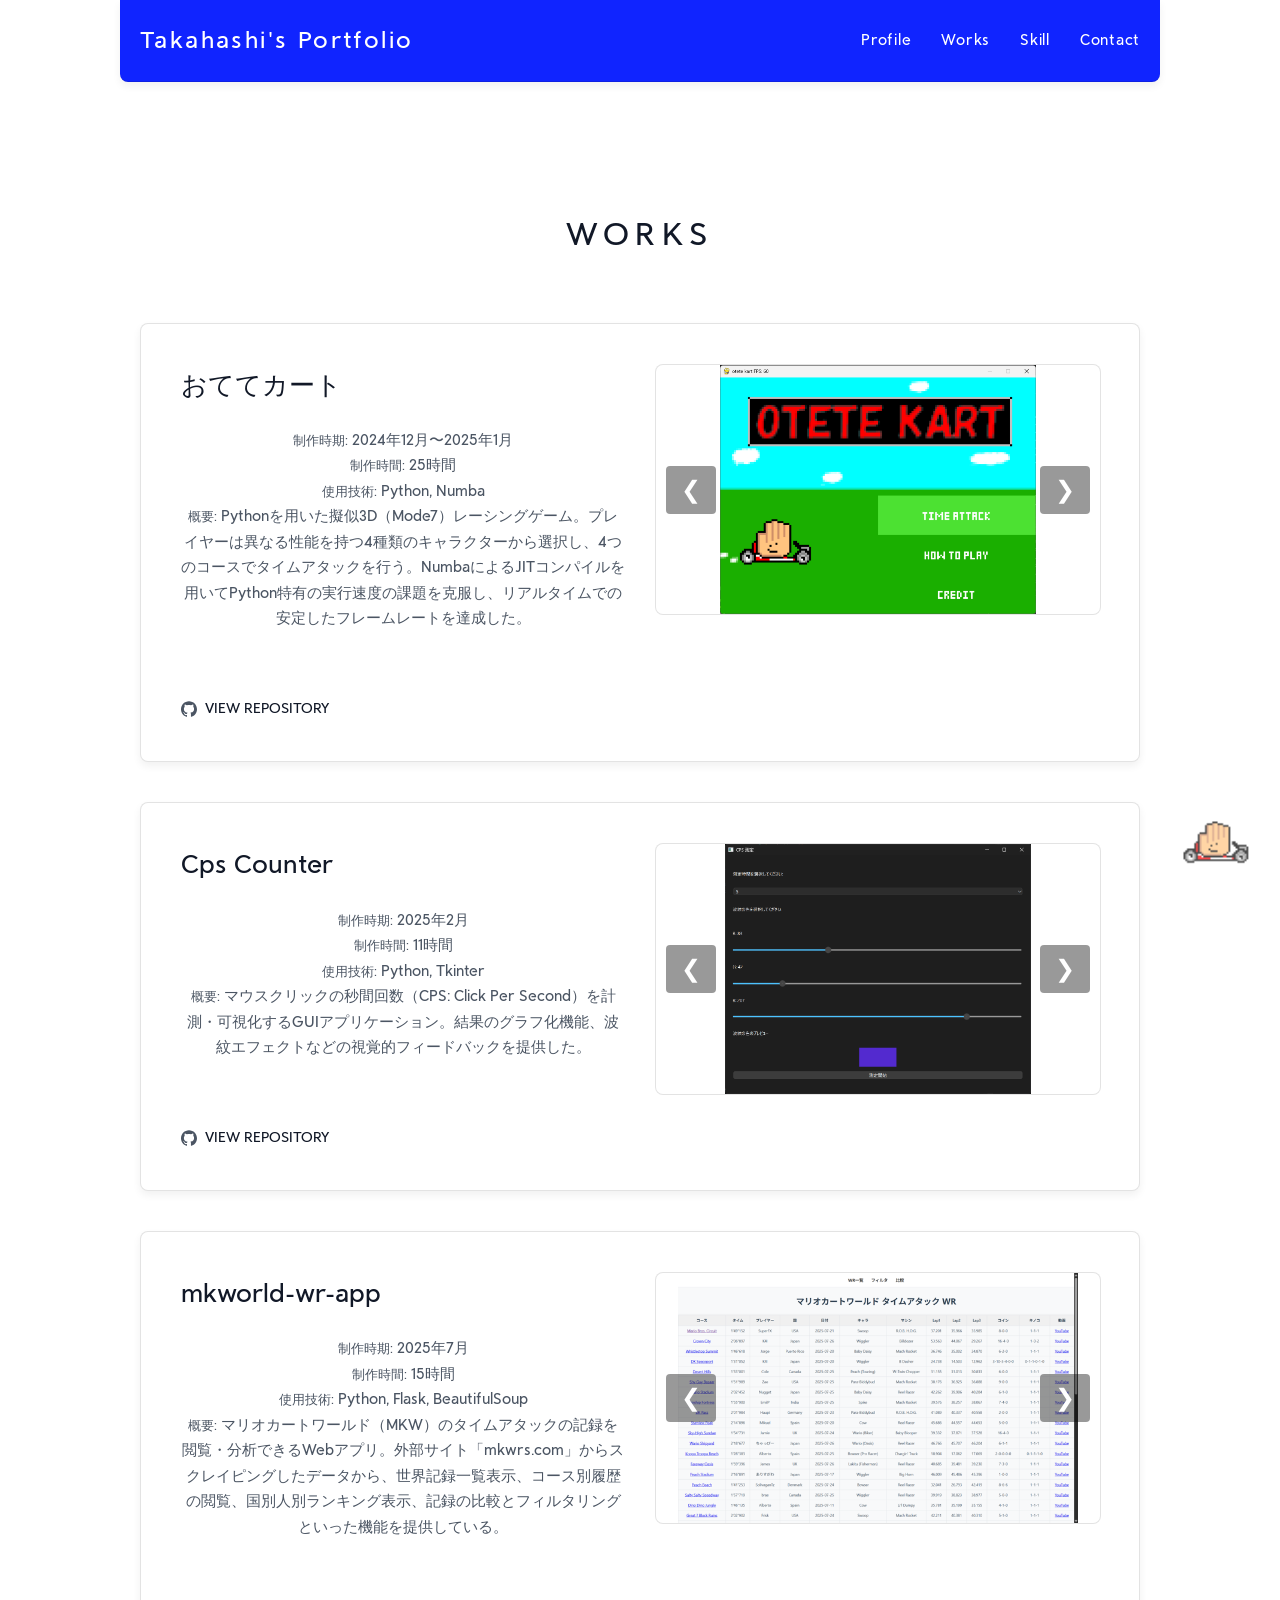
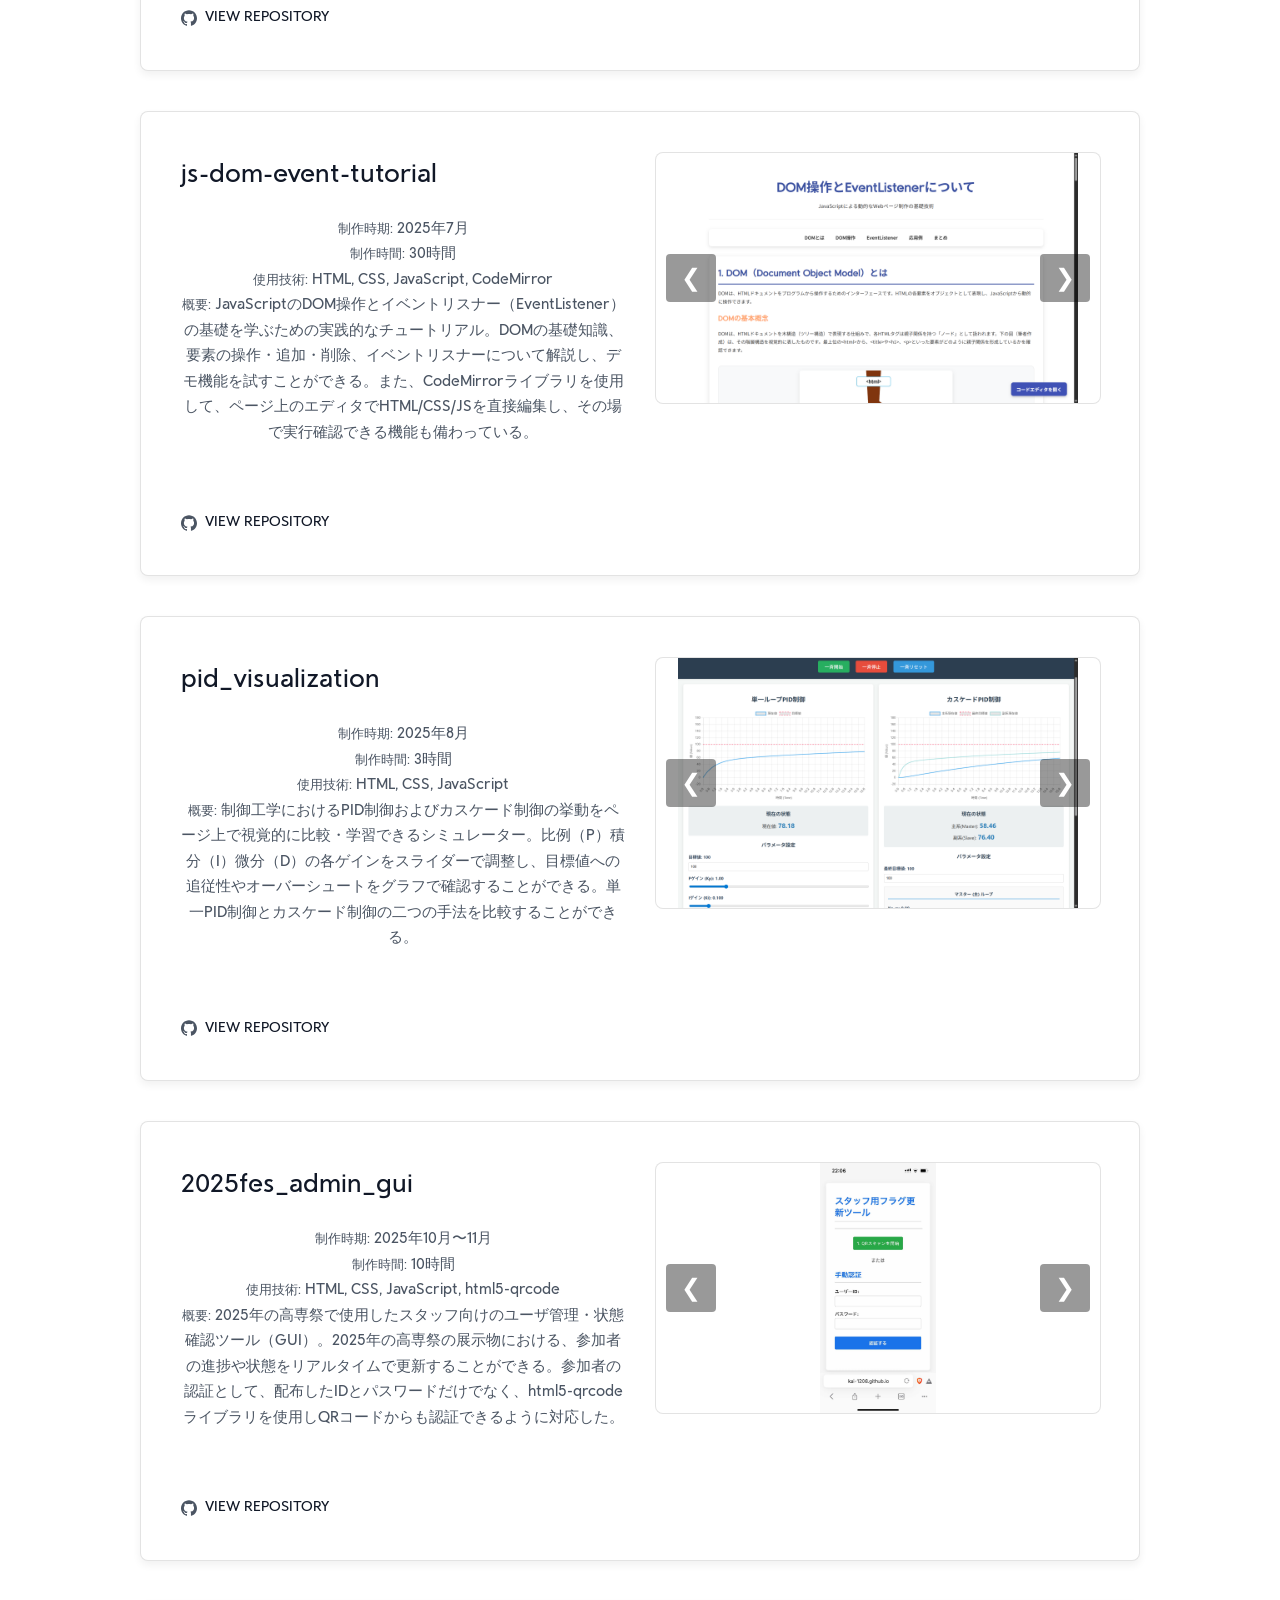
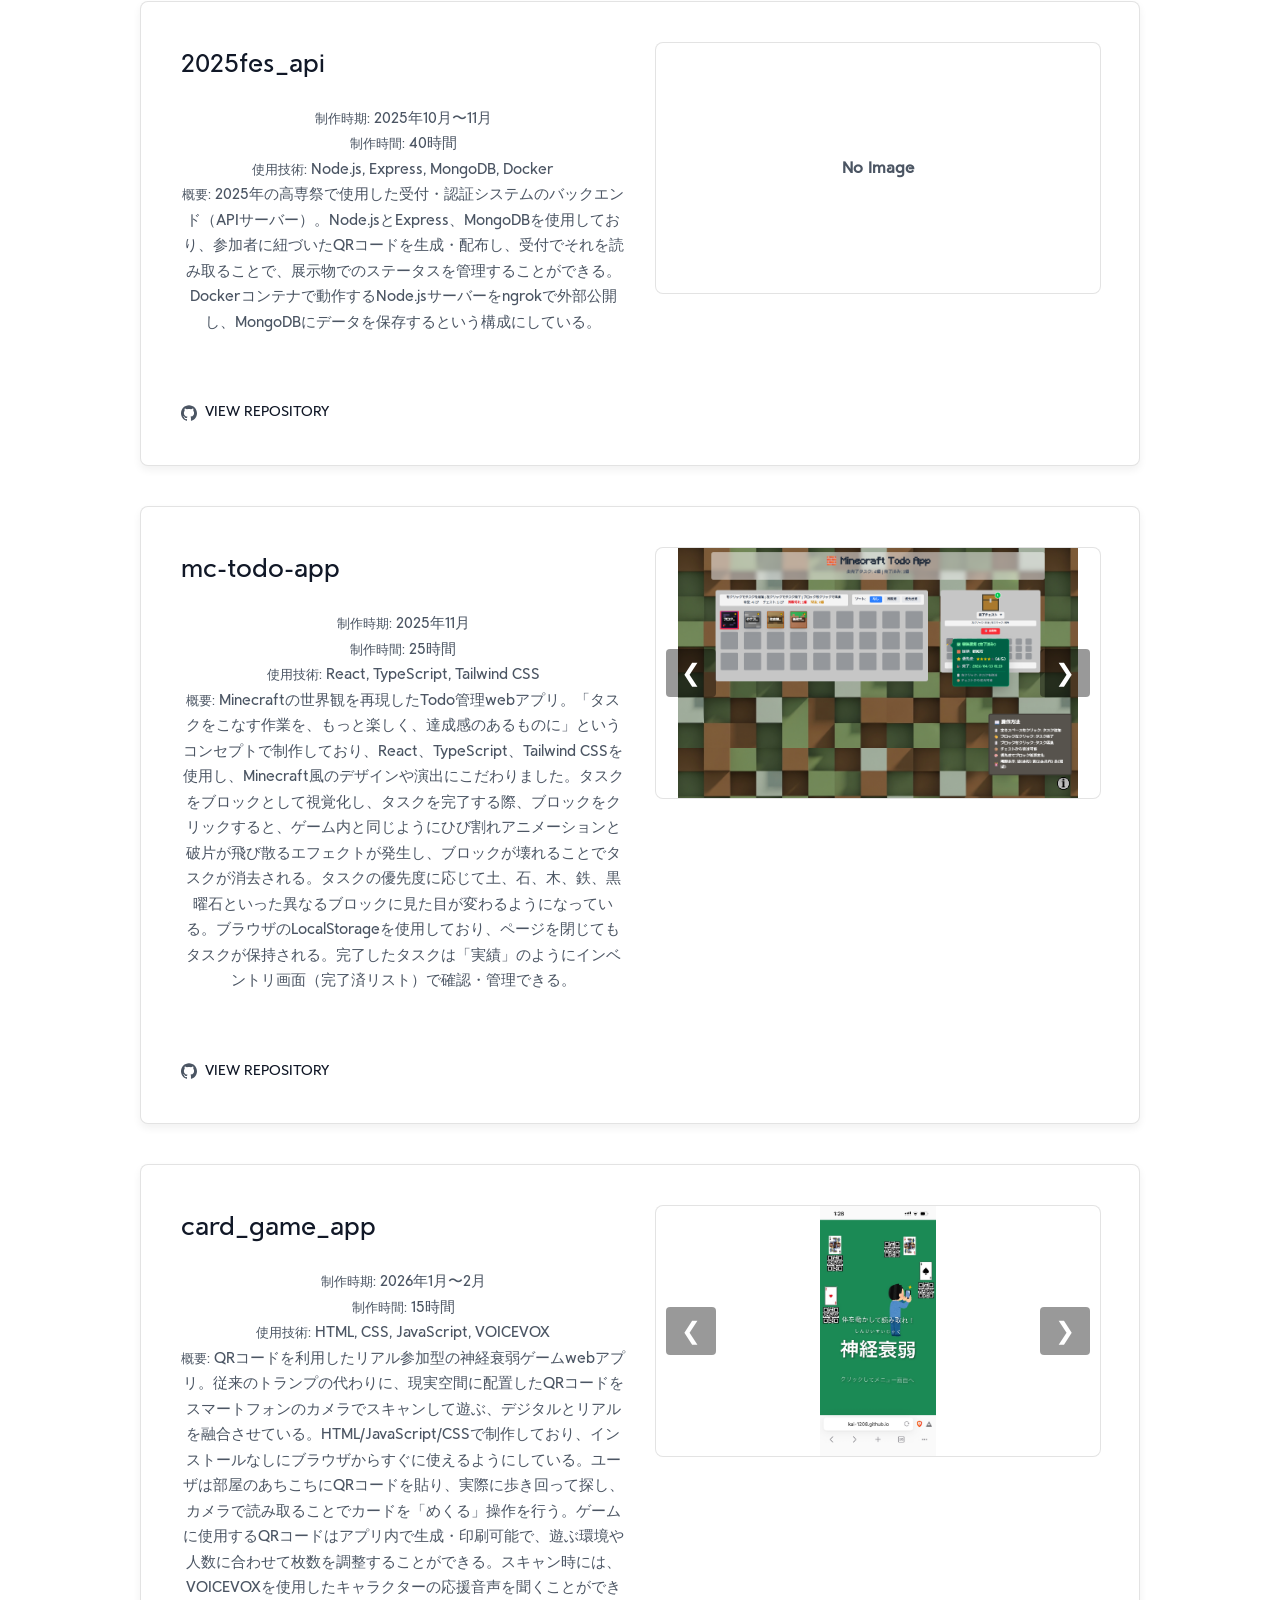
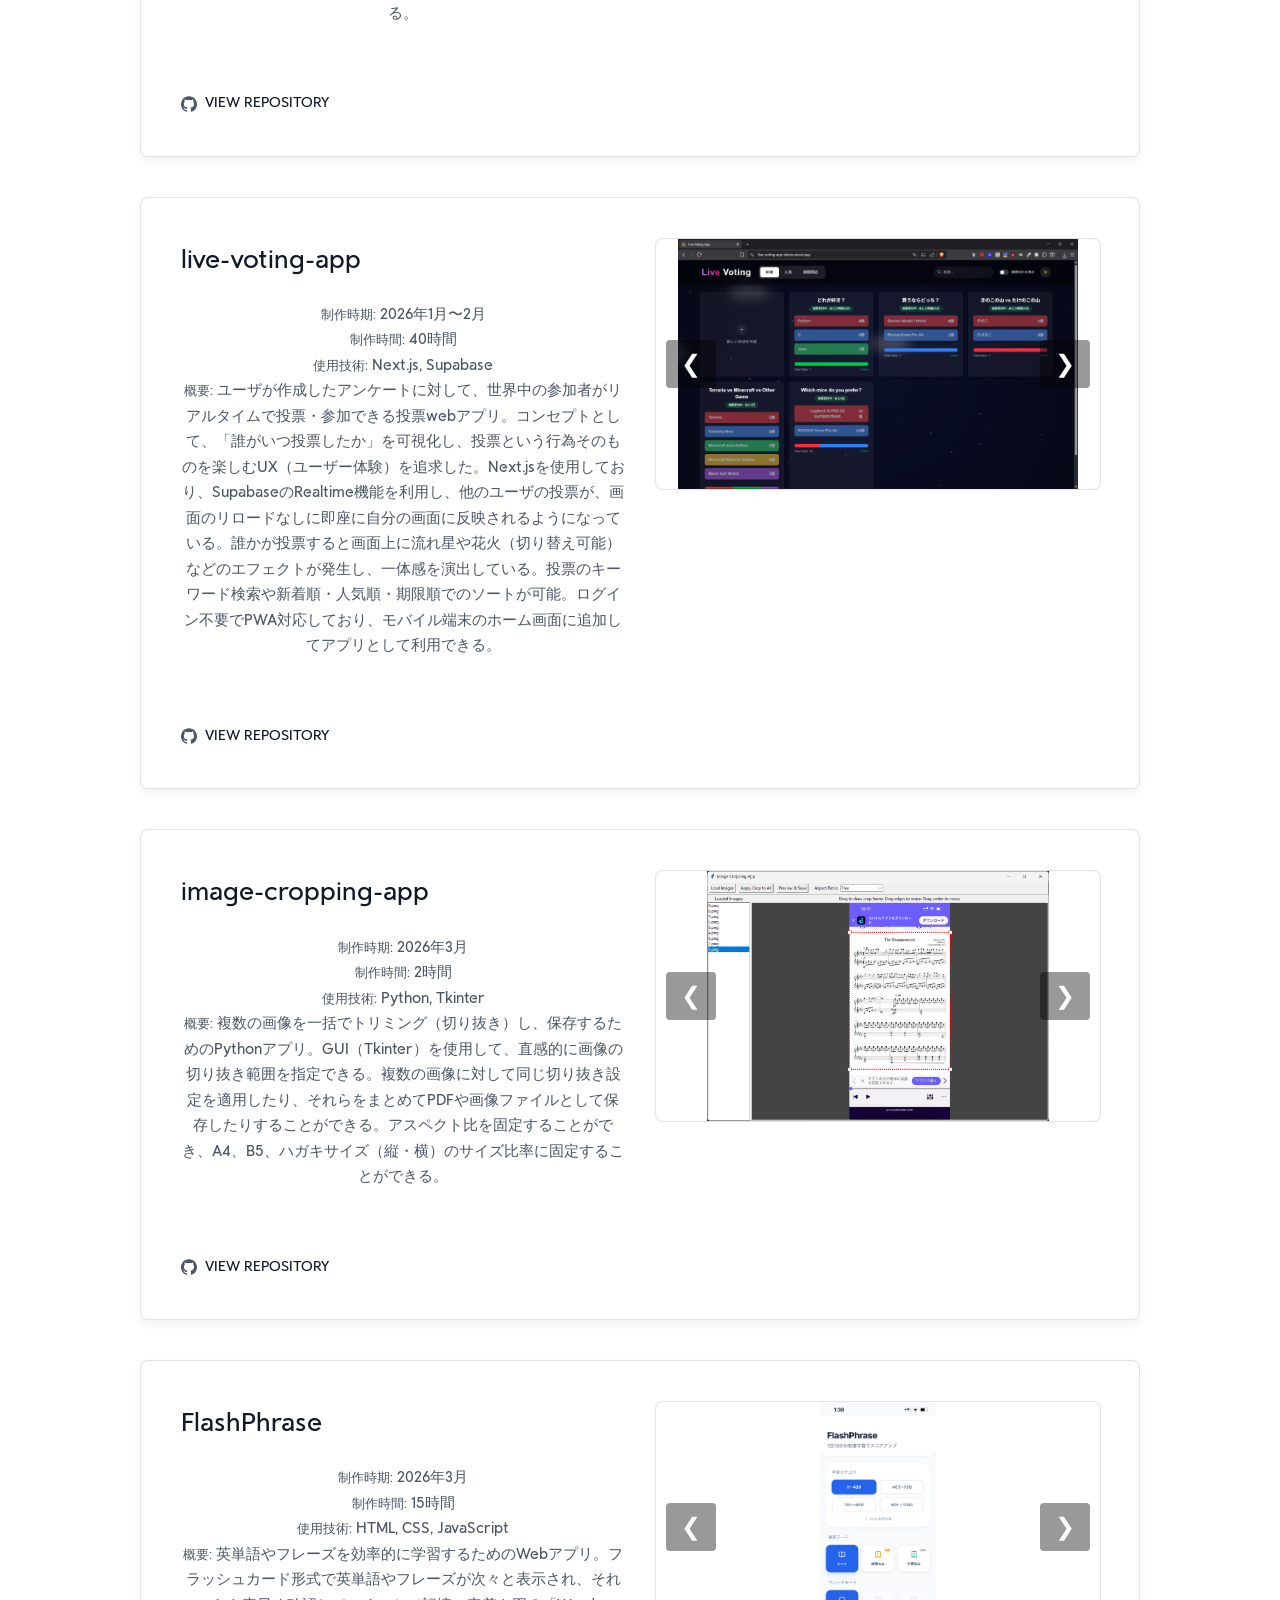
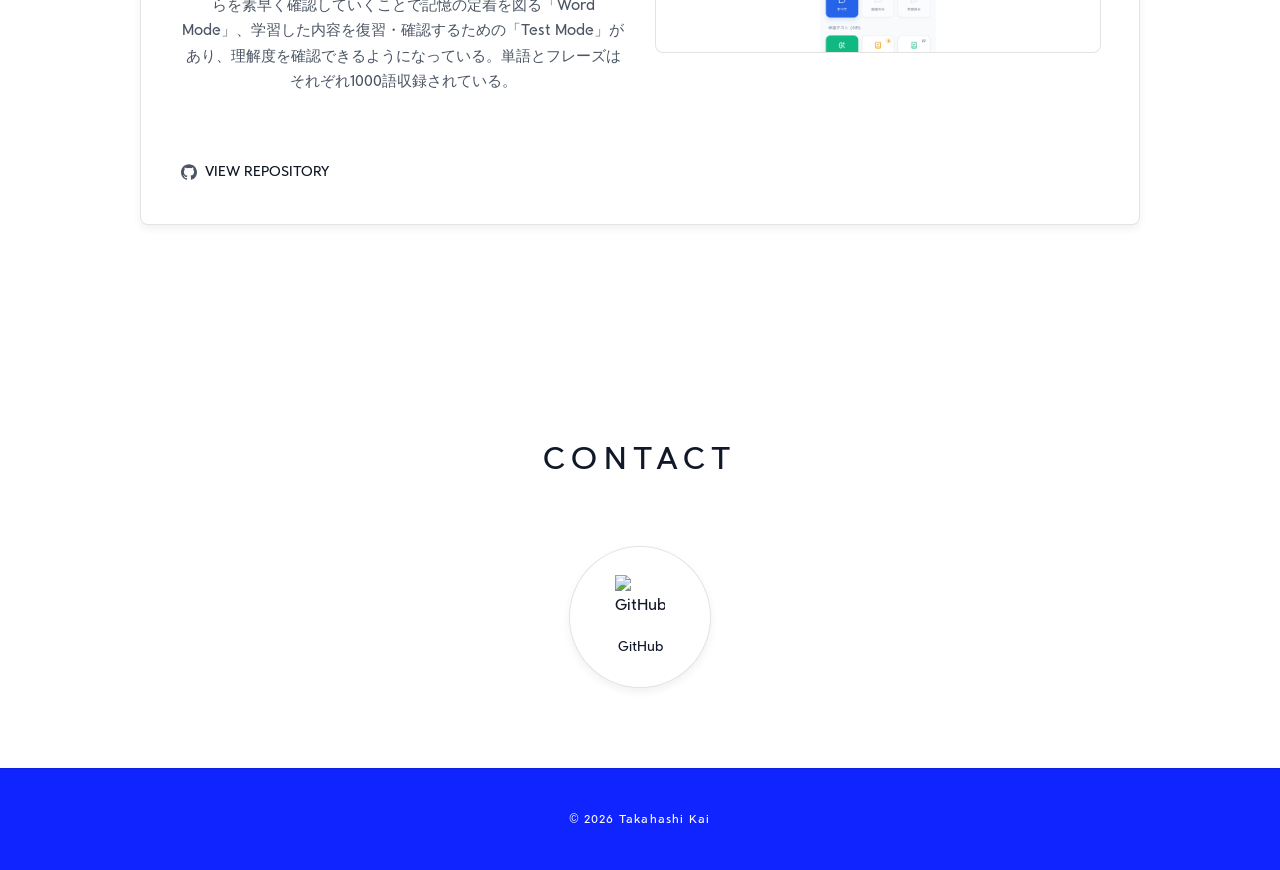
==== commit 53c3818c: "カラーパレットとフォントファミリーをもとの状態に戻し、スタイルを改善" ====
--- a/works/index.html
+++ b/works/index.html
@@ -6,9 +6,6 @@
     <meta charset="UTF-8">
     <link rel="stylesheet" type="text/css" href="../index.css">
     <link rel="icon" href="../img/otete-icon.png">
-    <link rel="preconnect" href="https://fonts.googleapis.com">
-    <link rel="preconnect" href="https://fonts.gstatic.com" crossorigin>
-    <link href="https://fonts.googleapis.com/css2?family=Inter:ital,opsz,wght@0,14..32,100..900;1,14..32,100..900&family=JetBrains+Mono:ital,wght@0,100..800;1,100..800&family=Noto+Sans+JP:wght@100..900&display=swap" rel="stylesheet">
 </head>
 
 <body>
@@ -221,7 +218,7 @@
                     </div>
                     <div class="carousel-container">
                         <div class="carousel-track">
-                            <div class="carousel-slide active" style="display:flex; align-items:center; justify-content:center; background-color:#2a2a2a; color:#777; border-radius:12px; font-weight:bold;">No Image</div>
+                            <div class="carousel-slide active no-image" style="display:flex; align-items:center; justify-content:center; border-radius:12px; font-weight:bold;">No Image</div>
                         </div>
                     </div>
                 </div>
--- a/index.css
+++ b/index.css
@@ -7,18 +7,20 @@
 }
 
 :root {
-    --bg: #121212;
-    --card-bg: #1a1a1a;
-    --accent: #94a3b8;
-    --text-main: #e5e7eb;
-    --text-sub: #9ca3af;
-    --border: rgba(255, 255, 255, 0.08);
+    --bg: #ffffff;
+    --card-bg: #ffffff;
+    --accent: #1024ff;
+    --accent-2: #ffa56e;
+    --text-main: #111827;
+    --text-sub: #4b5563;
+    --border: rgba(0, 0, 0, 0.11);
+    --shadow: 0 4px 8px rgba(0, 0, 0, 0.06);
 }
 
 body {
     background-color: var(--bg);
     color: var(--text-main);
-    font-family: 'Inter', 'Noto Sans JP', sans-serif;
+    font-family: 'Santello', 'Inter', 'Noto Sans JP', sans-serif;
     margin: 0;
     line-height: 1.7;
     font-weight: 300;
@@ -34,7 +36,7 @@
 
 /* モノスペースフォントのユーティリティ */
 .mono-label {
-    font-family: 'JetBrains Mono', monospace;
+    font-family: 'Santello', 'Inter', 'Noto Sans JP', sans-serif;
     color: var(--text-sub);
     font-size: 0.85em;
     font-weight: 400;
@@ -44,8 +46,10 @@
    Header
    =================================== */
 header {
-    background-color: var(--bg);
+    background-color: var(--accent);
     border-bottom: 1px solid var(--border);
+    border-radius: 0 0 8px 8px;
+    box-shadow: var(--shadow);
     display: flex;
     position: sticky;
     padding: 20px 0;
@@ -56,9 +60,9 @@
 
 header h1 {
     font-size: 24px;
-    color: var(--text-main);
+    color: #ffffff;
     text-decoration: none;
-    font-family: 'Inter', sans-serif;
+    font-family: 'Santello', 'Inter', 'Noto Sans JP', sans-serif;
     font-weight: 400;
     letter-spacing: 0.1em;
     margin: 0;
@@ -73,12 +77,12 @@
 nav a {
     font-size: 15px;
     letter-spacing: 0.05em;
-    color: var(--text-sub);
+    color: #ffffff;
     transition: color 0.3s ease;
 }
 
 nav a:hover {
-    color: var(--text-main);
+    color: var(--accent-2);
 }
 
 /* ===================================
@@ -91,7 +95,7 @@
 
 main h2 {
     font-size: 32px;
-    font-family: 'Inter', sans-serif;
+    font-family: 'Santello', 'Inter', 'Noto Sans JP', sans-serif;
     font-weight: 200;
     letter-spacing: 0.2em;
     text-transform: uppercase;
@@ -108,7 +112,7 @@
     flex-direction: column;
     align-items: center;
     text-align: center;
-    background: radial-gradient(circle at center, rgba(148, 163, 184, 0.05) 0%, transparent 70%);
+    background: radial-gradient(circle at center, rgba(16, 36, 255, 0.05) 0%, transparent 70%);
 }
 
 #Profile .flex-container {
@@ -117,6 +121,7 @@
     border: 1px solid var(--border);
     border-radius: 8px;
     background: var(--card-bg);
+    box-shadow: var(--shadow);
     padding: 40px;
     box-sizing: border-box;
     display: flex;
@@ -205,6 +210,7 @@
     border: 1px solid var(--border);
     border-radius: 8px;
     background: var(--card-bg);
+    box-shadow: var(--shadow);
     overflow: hidden;
     transition: transform 0.3s ease, border-color 0.3s ease;
 }
@@ -253,7 +259,7 @@
     color: var(--text-main);
     margin-top: 0;
     margin-bottom: 20px;
-    font-family: 'Inter', 'Noto Sans JP', sans-serif;
+    font-family: 'Santello', 'Inter', 'Noto Sans JP', sans-serif;
     font-weight: 300;
 }
 
@@ -271,7 +277,7 @@
     overflow: hidden;
     border-radius: 8px;
     border: 1px solid var(--border);
-    background: #000;
+    background: var(--card-bg);
 }
 
 .carousel-track {
@@ -335,14 +341,14 @@
 
 .tech-details[open] {
     border-left: 2px solid var(--accent);
-    background: rgba(255, 255, 255, 0.02);
+    background: rgba(16, 36, 255, 0.04);
     padding: 15px;
     margin-top: 15px;
 }
 
 .tech-details summary {
     cursor: pointer;
-    font-family: 'JetBrains Mono', monospace;
+    font-family: 'Santello', 'Inter', 'Noto Sans JP', sans-serif;
     font-size: 0.85rem;
     color: var(--accent);
     list-style: none; /* Hide default triangle in many browsers */
@@ -371,7 +377,7 @@
     display: inline-flex;
     align-items: center;
     margin-top: 25px;
-    font-family: 'JetBrains Mono', monospace;
+    font-family: 'Santello', 'Inter', 'Noto Sans JP', sans-serif;
     font-size: 0.9rem;
     color: var(--text-main);
     text-decoration: none;
@@ -385,19 +391,19 @@
 }
 
 .repo-link:hover {
-    color: #fff;
+    color: var(--accent);
     transform: translateX(4px);
 }
 
 .repo-link:hover svg {
-    fill: #fff;
+    fill: var(--accent);
 }
 
 .view-all-link {
     display: inline-flex;
     align-items: center;
     justify-content: center;
-    font-family: 'JetBrains Mono', monospace;
+    font-family: 'Santello', 'Inter', 'Noto Sans JP', sans-serif;
     font-size: 1rem;
     color: var(--text-main);
     text-decoration: none;
@@ -409,7 +415,7 @@
 }
 
 .view-all-link:hover {
-    color: #fff;
+    color: var(--accent);
     border-color: var(--accent);
     transform: translateY(-4px);
 }
@@ -430,7 +436,7 @@
 }
 
 .box-container h3 {
-    font-family: 'JetBrains Mono', monospace;
+    font-family: 'Santello', 'Inter', 'Noto Sans JP', sans-serif;
     color: var(--text-main);
     font-weight: 300;
     margin-bottom: 30px;
@@ -451,6 +457,7 @@
     border: 1px solid var(--border);
     border-radius: 8px;
     background: var(--card-bg);
+    box-shadow: var(--shadow);
     display: flex;
     flex-direction: column;
     justify-content: center;
@@ -466,7 +473,7 @@
 .box-container img {
     height: 60px;
     margin-bottom: 15px;
-    filter: drop-shadow(0 0 10px rgba(255,255,255,0.05));
+    filter: drop-shadow(0 0 10px rgba(0, 0, 0, 0.05));
 }
 
 .box-container p {
@@ -489,6 +496,7 @@
     border: 1px solid var(--border);
     border-radius: 50%;
     background: var(--card-bg);
+    box-shadow: var(--shadow);
     display: flex;
     justify-content: center;
     align-items: center;
@@ -504,7 +512,7 @@
     width: 50px;
     height: 50px;
     margin-bottom: 10px;
-    filter: invert(1); /* GitHubマークを白くする */
+    filter: none;
 }
 
 #Contact p {
@@ -512,7 +520,7 @@
     font-size: 14px;
     margin: 0;
     text-align: center;
-    font-family: 'JetBrains Mono', monospace;
+    font-family: 'Santello', 'Inter', 'Noto Sans JP', sans-serif;
 }
 
 #Contact .black-link {
@@ -525,15 +533,16 @@
    Footer
    =================================== */
 footer {
-    background-color: var(--bg);
+    background-color: var(--accent);
     border-top: 1px solid var(--border);
+    box-shadow: var(--shadow);
     padding: 40px 0;
     text-align: center;
 }
 
 footer p {
-    color: var(--text-sub);
-    font-family: 'JetBrains Mono', monospace;
+    color: #ffffff;
+    font-family: 'Santello', 'Inter', 'Noto Sans JP', sans-serif;
     font-size: 12px;
     letter-spacing: 0.1em;
     margin: 0;
@@ -557,11 +566,9 @@
     opacity: 1;
 }
 
-#page-title img {
-    width: 60px;
-    height: 60px;
-    border-radius: 8px;
-    border: 1px solid var(--border);
+#page-title img#oteteKart {
+    width: 90px;
+    height: 90px;
 }
 
 #scrollToTop {
@@ -569,10 +576,10 @@
     position: absolute;
     background: var(--card-bg);
     border: 1px solid var(--border);
-    color: var(--text-sub);
+    color: var(--accent-2);
     padding: 8px 12px;
     font-size: 12px;
-    font-family: 'JetBrains Mono', monospace;
+    font-family: 'Santello', 'Inter', 'Noto Sans JP', sans-serif;
     white-space: nowrap;
     border-radius: 4px;
     transform: translateX(-120px) translateY(15px);
@@ -591,6 +598,28 @@
     text-decoration: none;
 }
 
+.white-link,
+.white-link:visited {
+    color: #ffffff;
+}
+
+.white-link:hover {
+    color: var(--accent-2);
+}
+
+.black-link,
+.black-link:visited {
+    color: var(--text-main);
+}
+
+.black-link:hover {
+    color: var(--accent);
+}
+
+.carousel-slide.no-image {
+    background-color: var(--card-bg);
+    color: var(--text-sub);
+}
 /* ===================================
    Responsive
    =================================== */
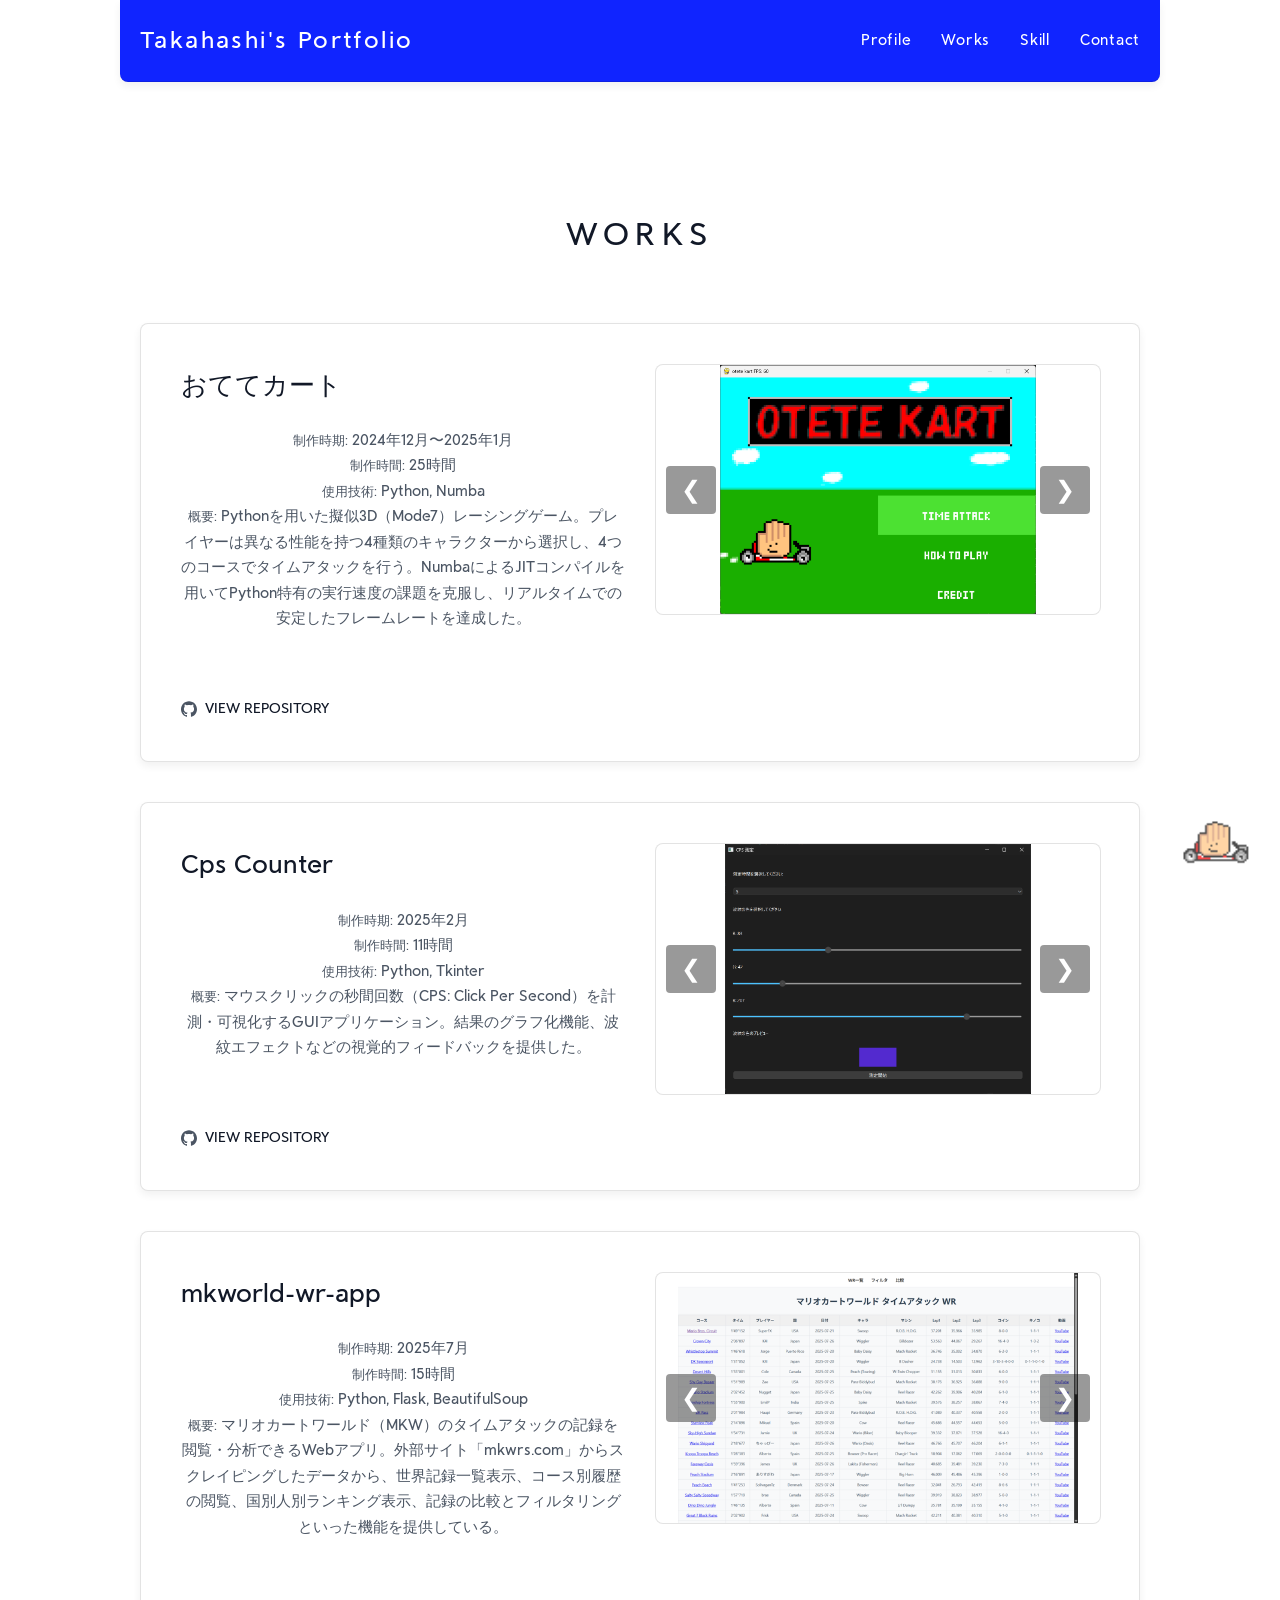
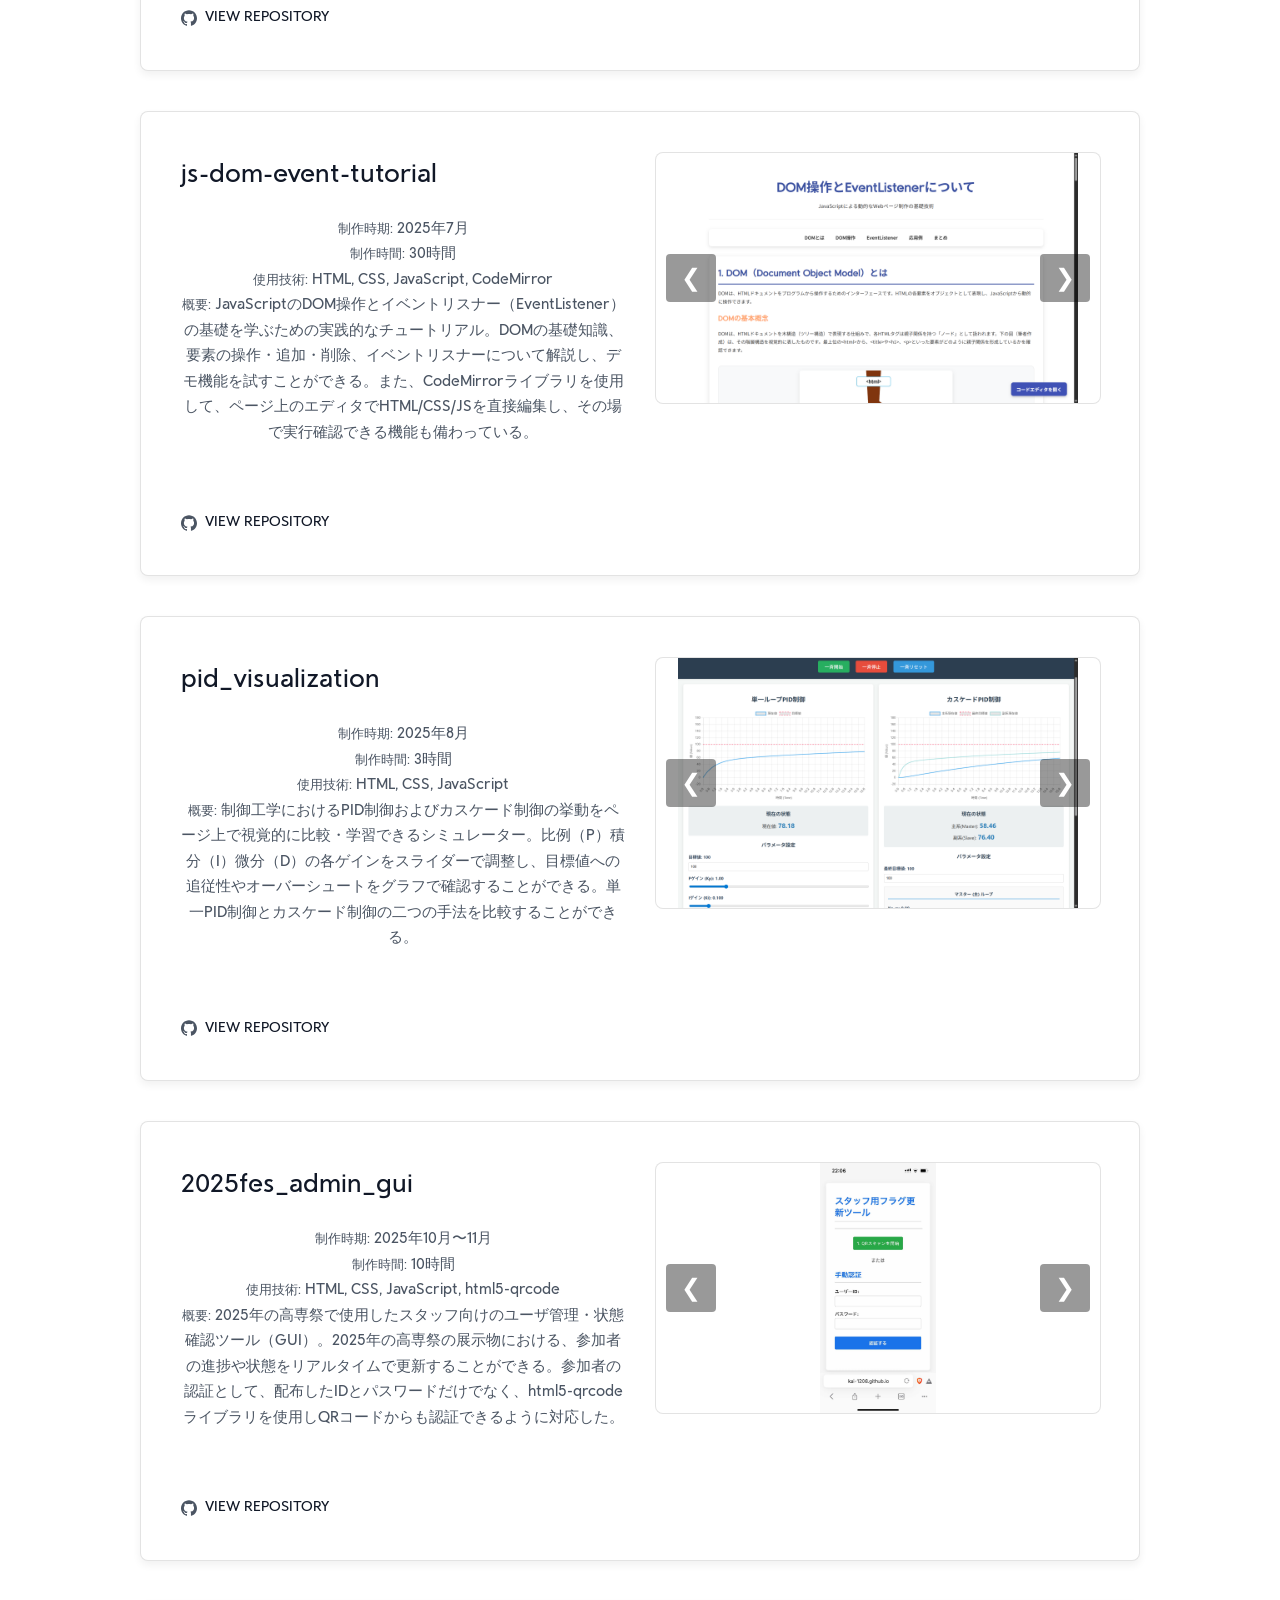
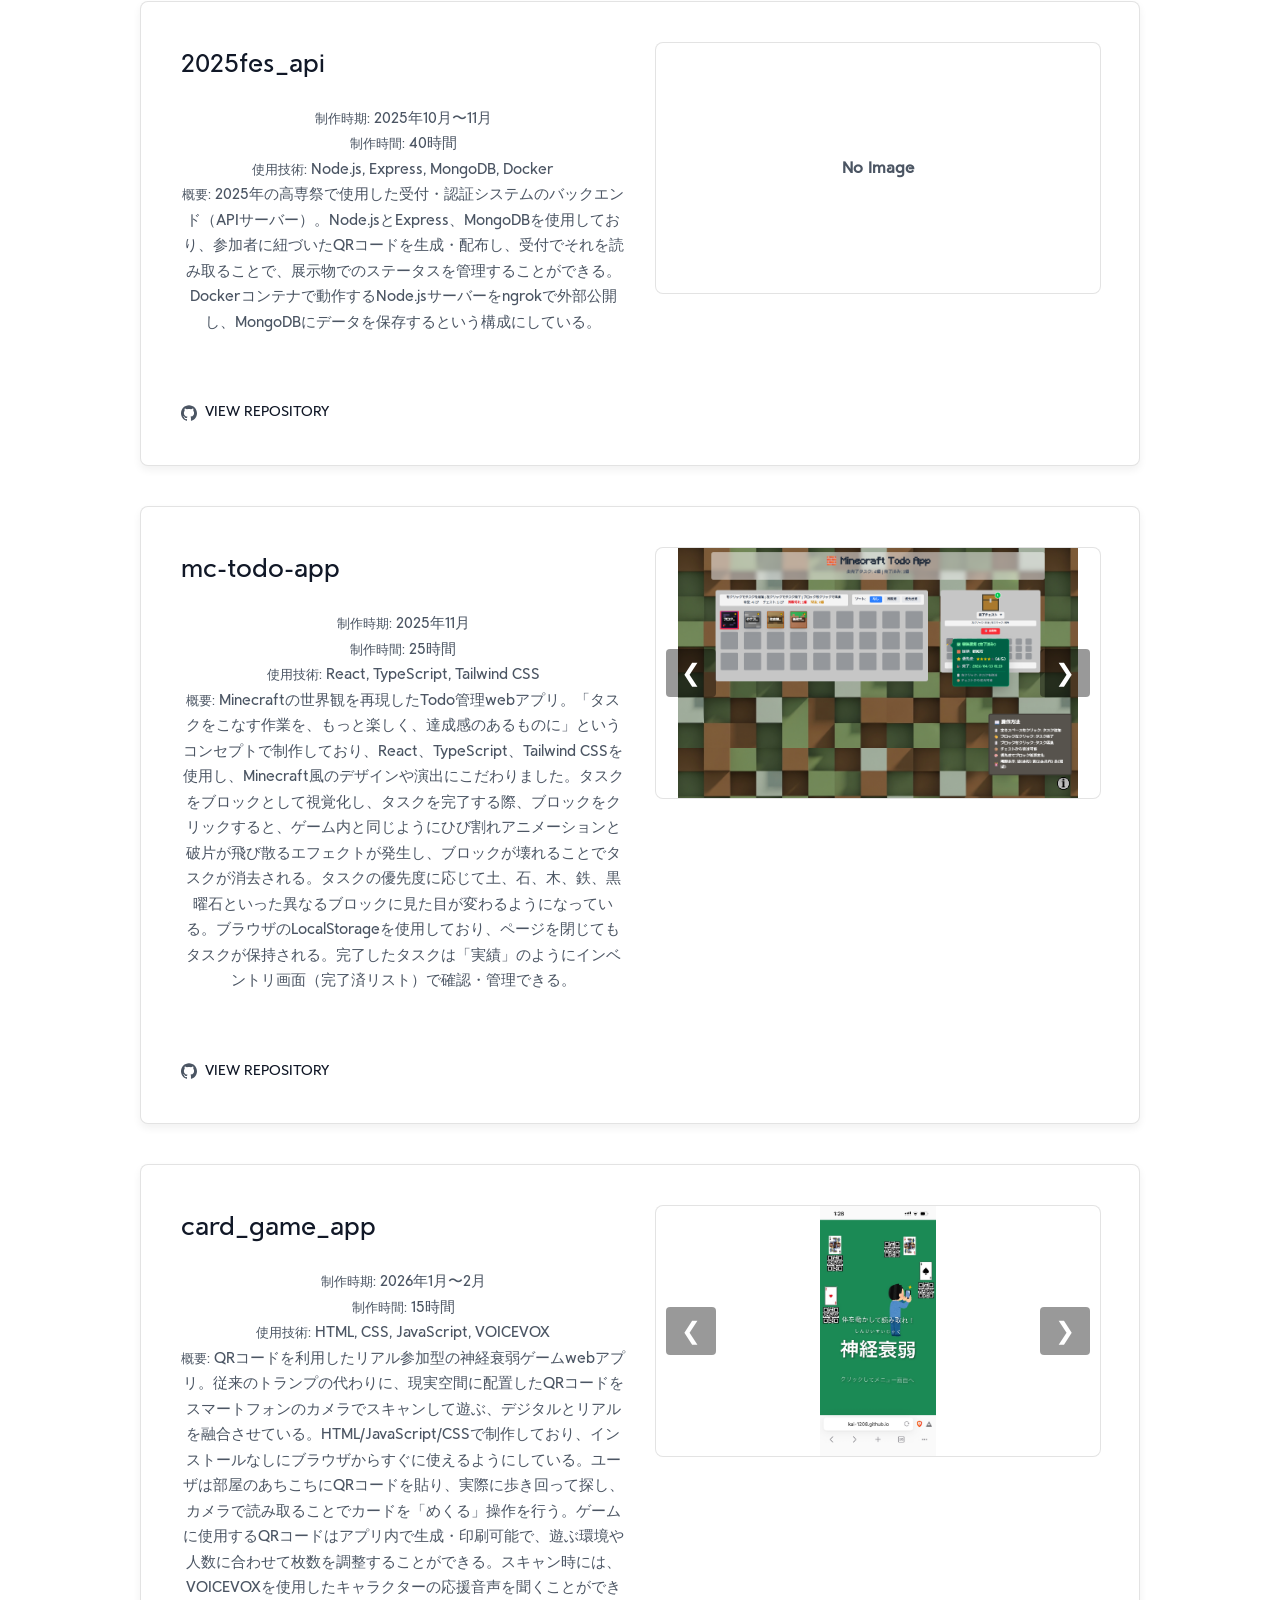
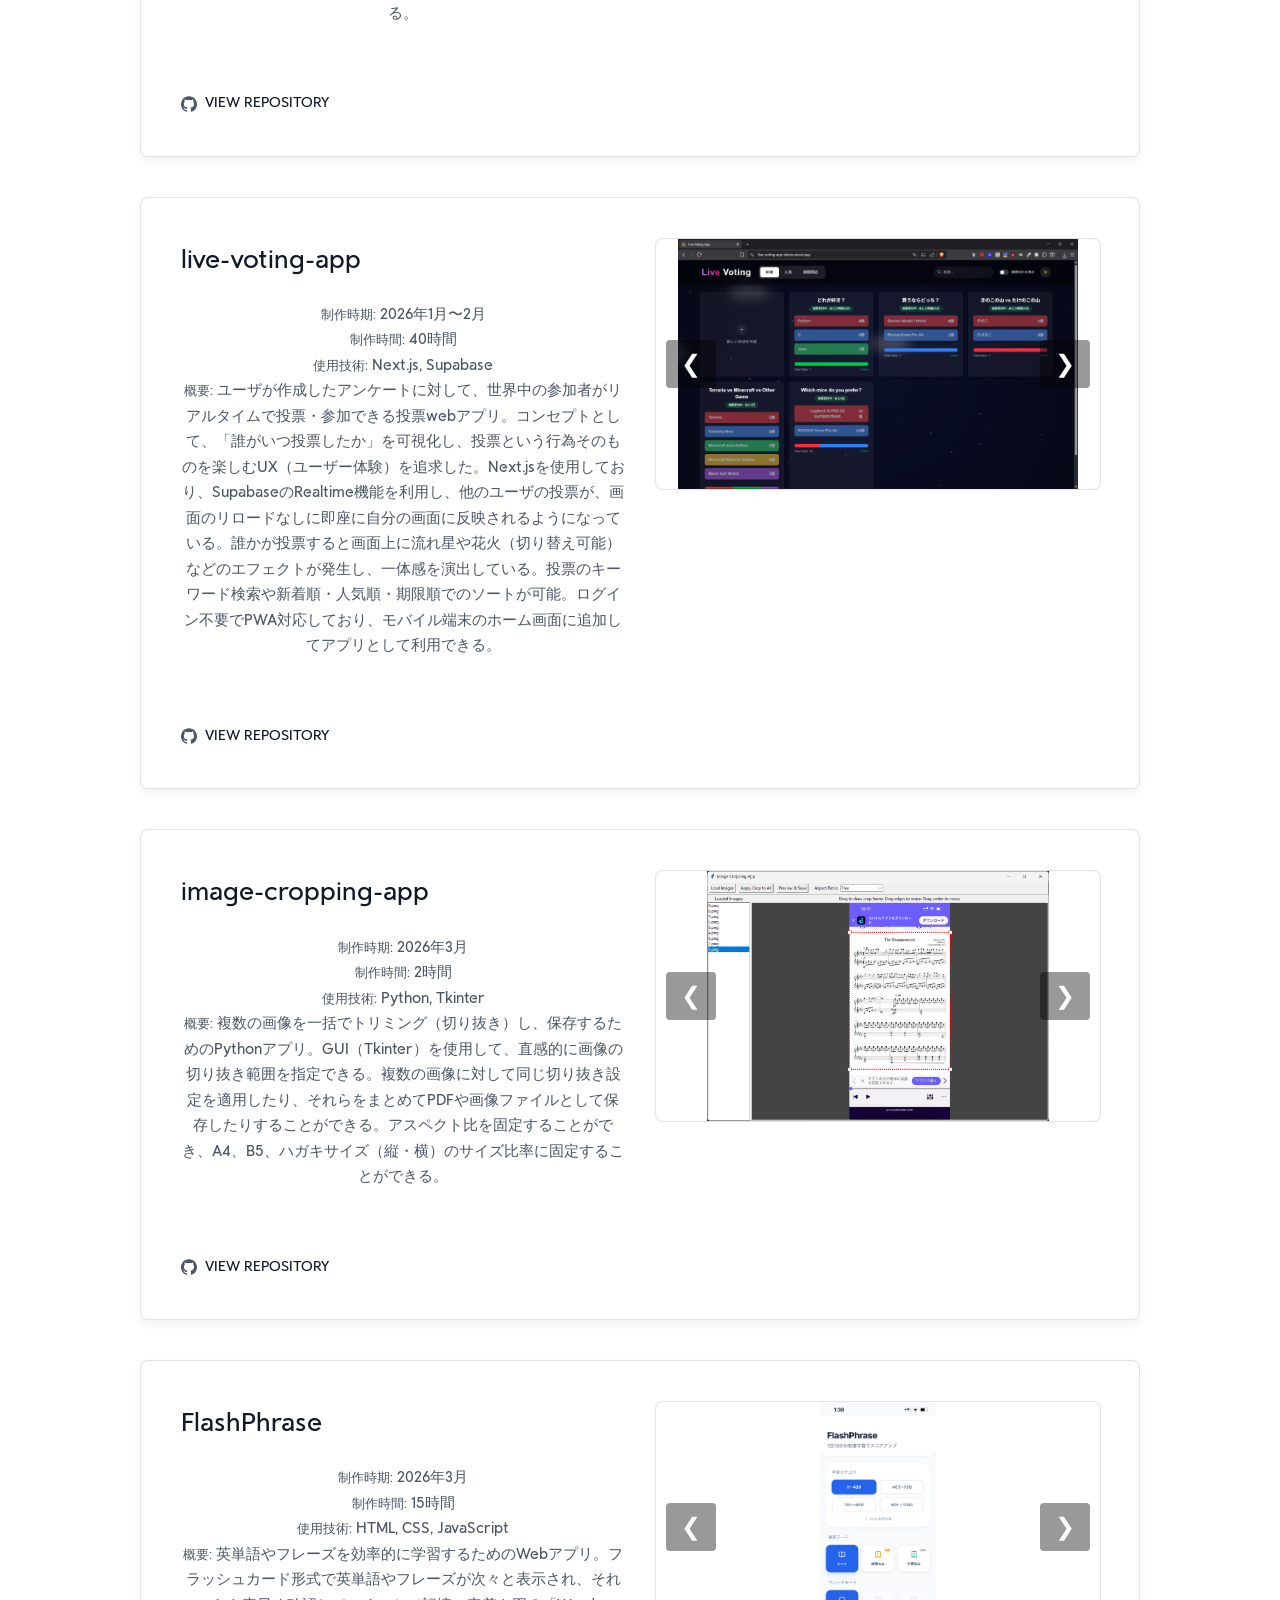
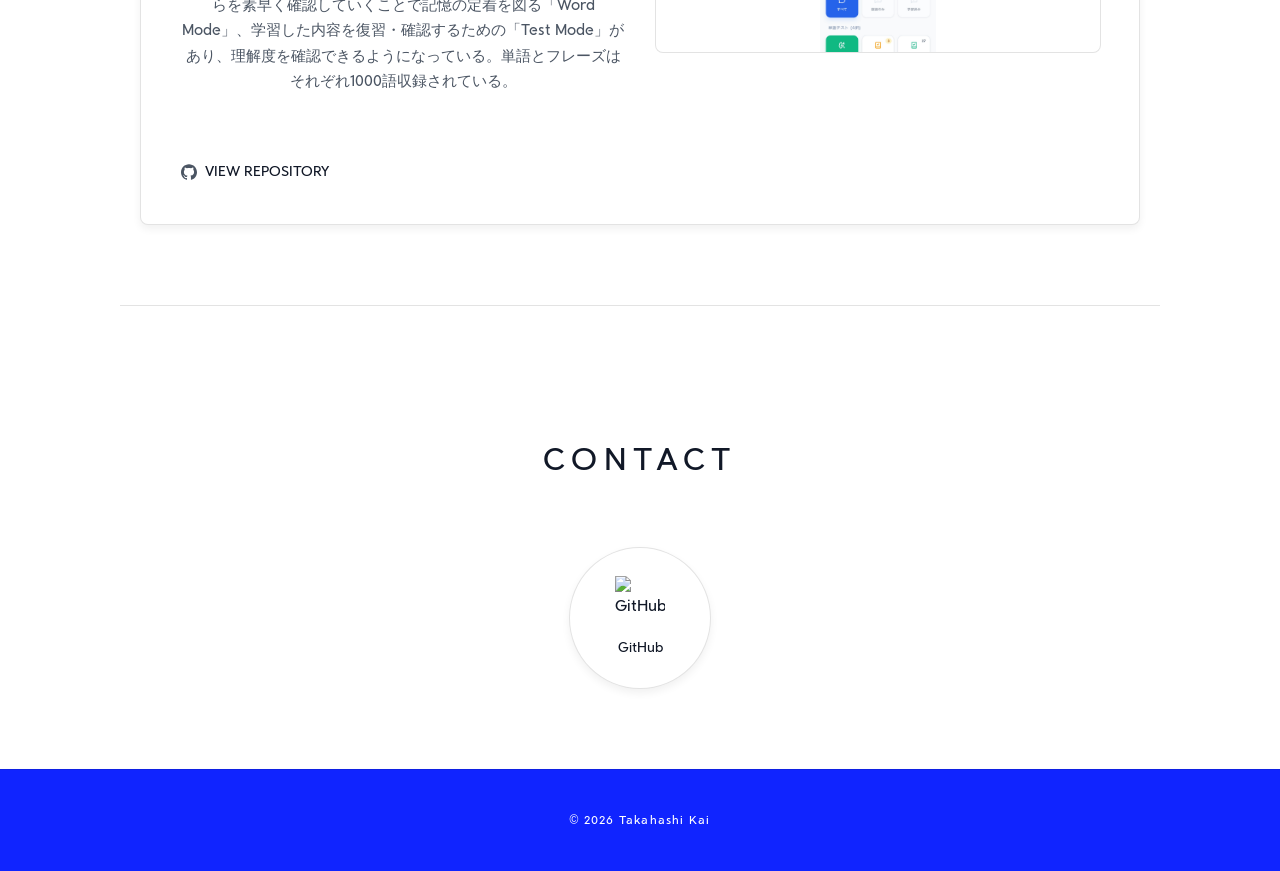
==== commit d78c2978: "workのページのGitHubアイコンを新しいSVG形式に更新" ====
--- a/works/index.html
+++ b/works/index.html
@@ -375,7 +375,7 @@
             <div class="flex-container">
                 <div>
                     <a href="https://github.com/kai-1208" class="black-link">
-                        <img src="../img/GitHub-Mark.png" alt="GitHub">
+                        <img src="https://cdn.jsdelivr.net/gh/devicons/devicon@latest/icons/github/github-original.svg" alt="GitHub">
                         <p>GitHub</p>
                     </a>
                 </div>
--- a/index.css
+++ b/index.css
@@ -91,6 +91,10 @@
 main section {
     padding-top: 100px;
     padding-bottom: 80px;
+}
+
+main section + section {
+    border-top: 1px solid var(--border);
 }
 
 main h2 {
@@ -451,7 +455,7 @@
     gap: 20px;
 }
 
-.box-container .flex-container div {
+.box-container .flex-container .skill-card {
     width: 160px;
     height: 160px;
     border: 1px solid var(--border);
@@ -462,10 +466,13 @@
     flex-direction: column;
     justify-content: center;
     align-items: center;
+    color: inherit;
+    text-decoration: none;
     transition: transform 0.3s ease, border-color 0.3s ease;
 }
 
-.box-container .flex-container div:hover {
+.box-container .flex-container .skill-card:hover,
+.box-container .flex-container .skill-card:focus-visible {
     transform: translateY(-4px);
     border-color: var(--accent);
 }
@@ -473,7 +480,6 @@
 .box-container img {
     height: 60px;
     margin-bottom: 15px;
-    filter: drop-shadow(0 0 10px rgba(0, 0, 0, 0.05));
 }
 
 .box-container p {
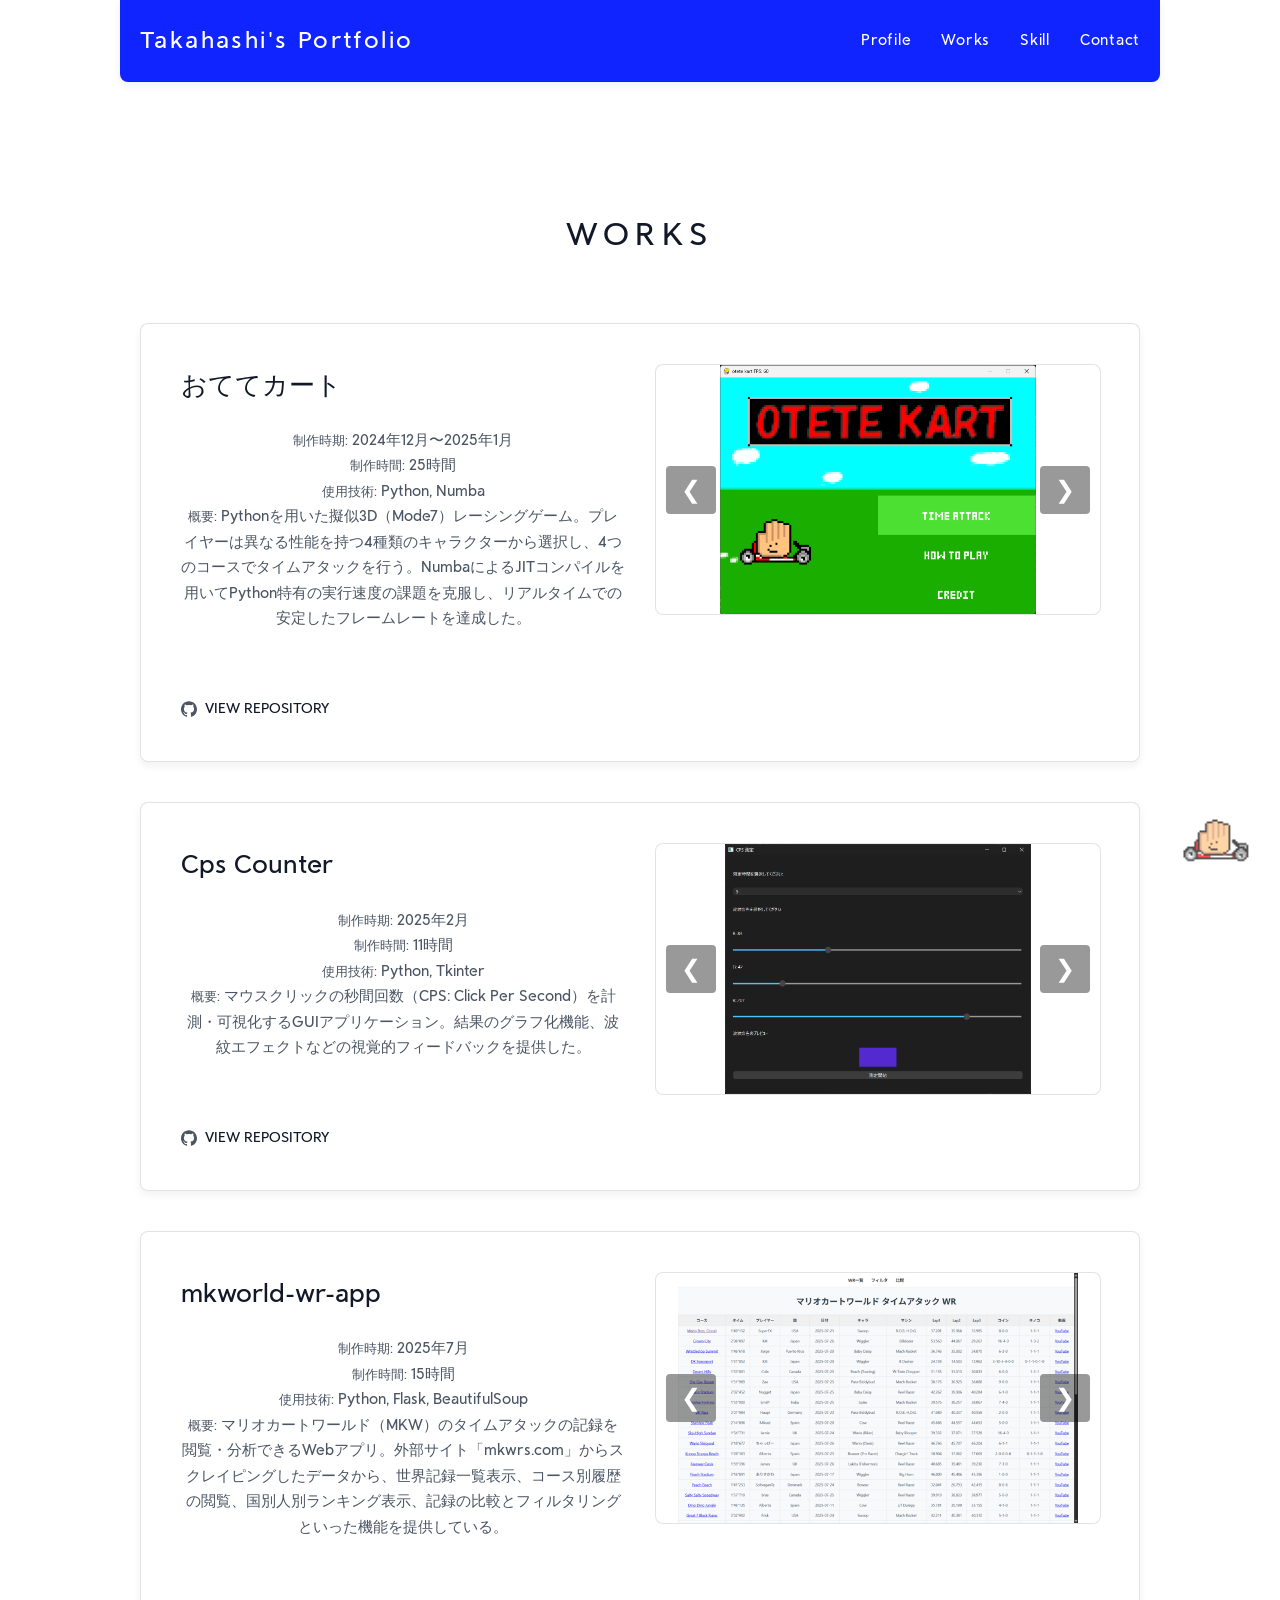
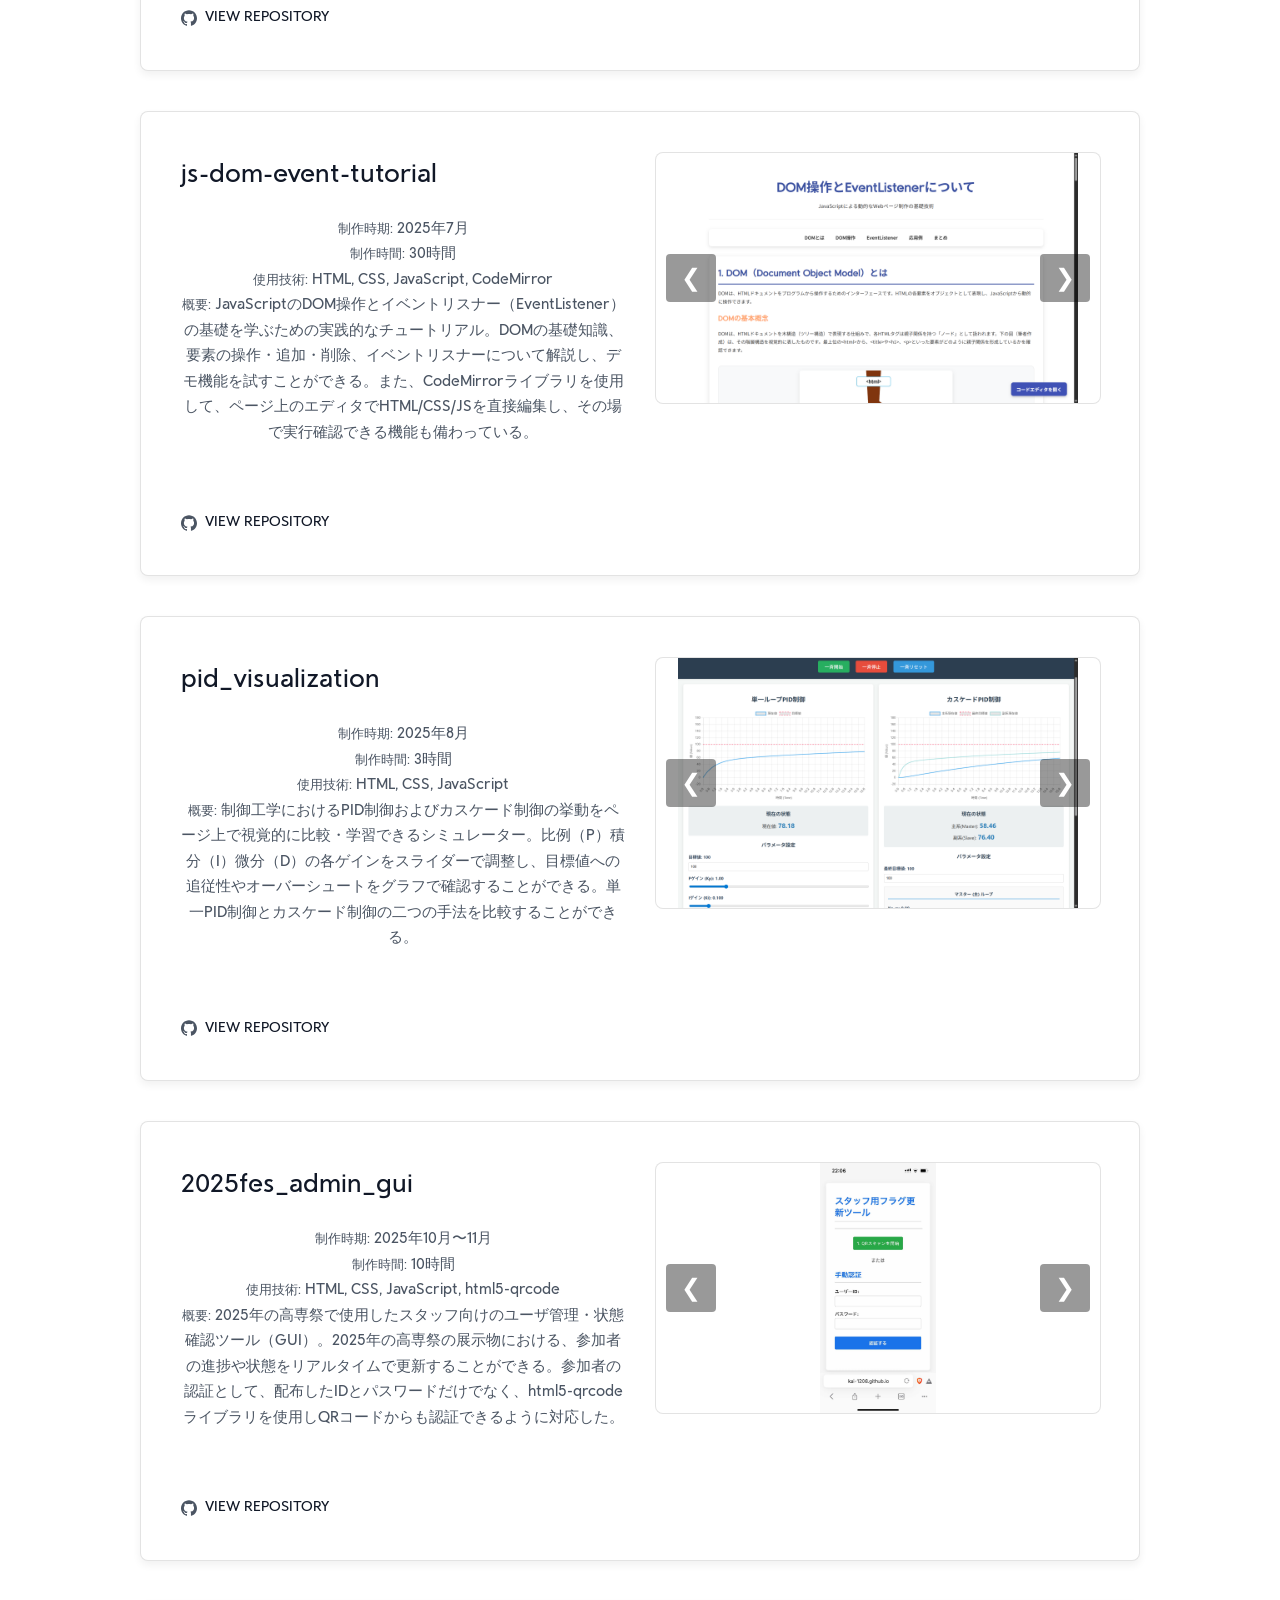
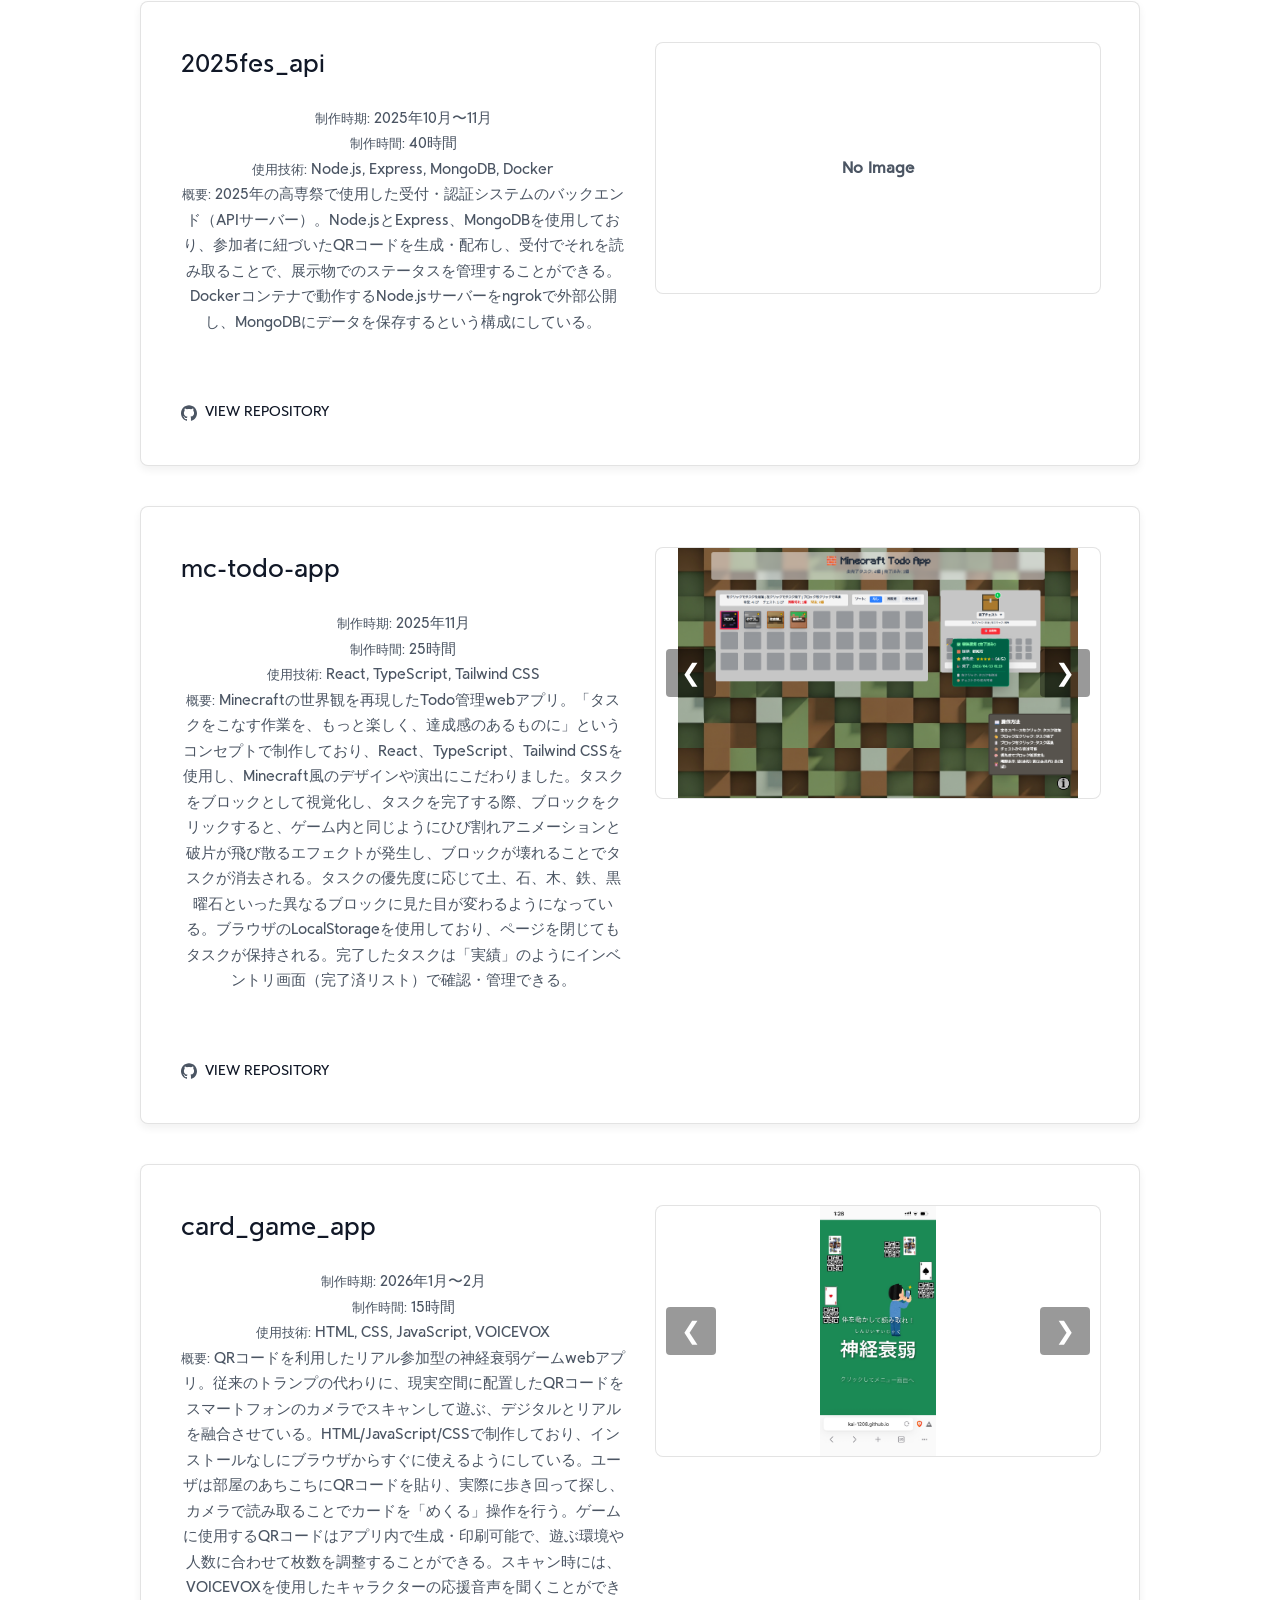
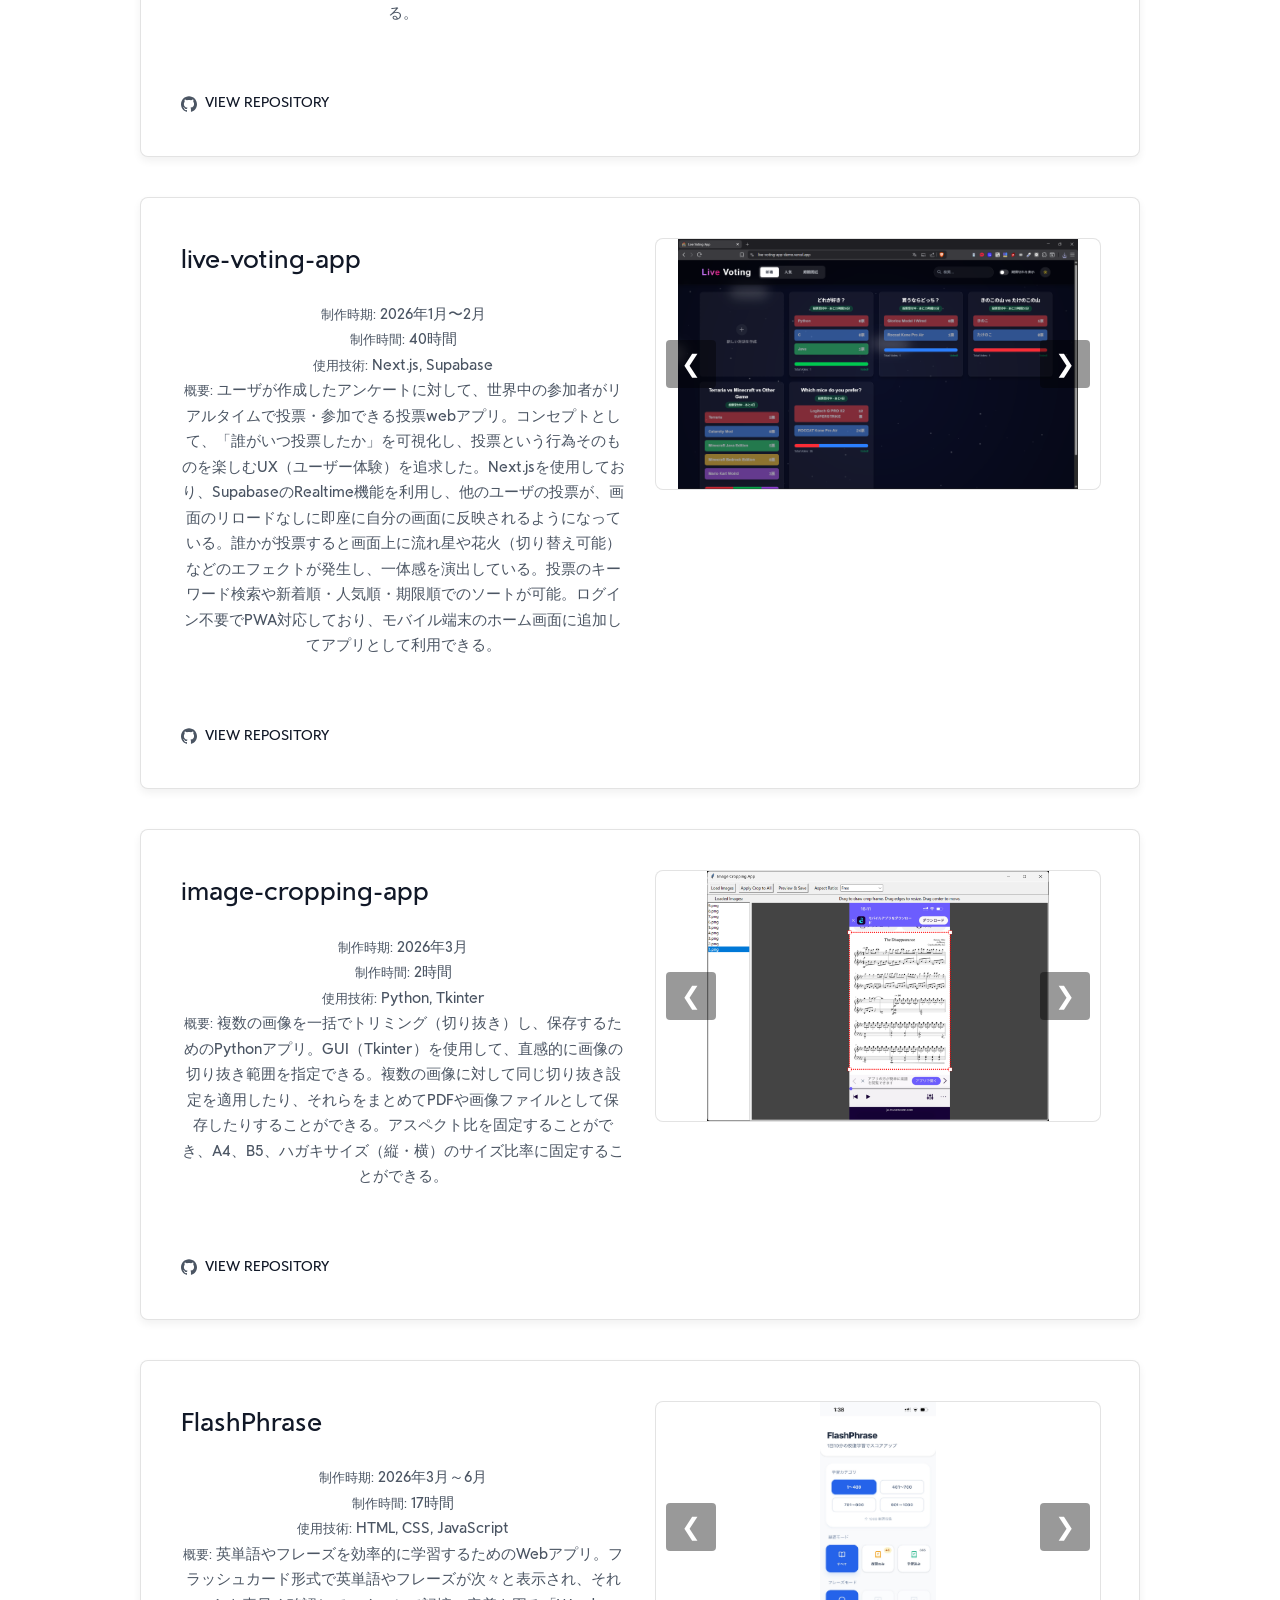
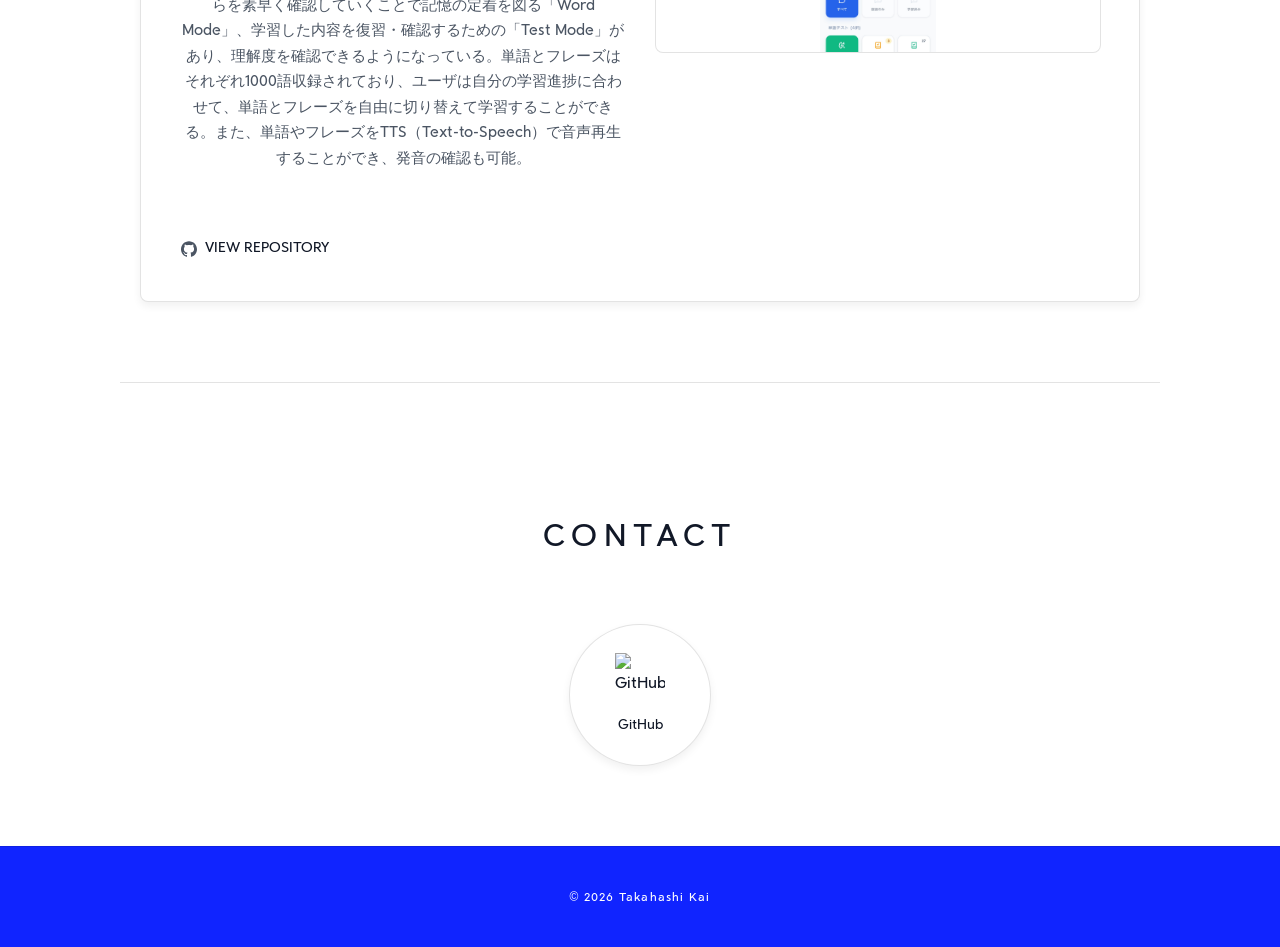
==== commit 823b5a5e: "Worksに記載しているFlashPhraseの制作時期と制作時間を更新し、概要を詳細化" ====
--- a/works/index.html
+++ b/works/index.html
@@ -341,10 +341,10 @@
                     <div class="work-content">
                         <h3 class="work-title">FlashPhrase</h3>
                         <p>
-                            <span class="mono-label">制作時期:</span> 2026年3月<br>
-                            <span class="mono-label">制作時間:</span> 15時間<br>
+                            <span class="mono-label">制作時期:</span> 2026年3月～6月<br>
+                            <span class="mono-label">制作時間:</span> 17時間<br>
                             <span class="mono-label">使用技術:</span> HTML, CSS, JavaScript<br>
-                            <span class="mono-label">概要:</span> 英単語やフレーズを効率的に学習するためのWebアプリ。フラッシュカード形式で英単語やフレーズが次々と表示され、それらを素早く確認していくことで記憶の定着を図る「Word Mode」、学習した内容を復習・確認するための「Test Mode」があり、理解度を確認できるようになっている。単語とフレーズはそれぞれ1000語収録されている。
+                            <span class="mono-label">概要:</span> 英単語やフレーズを効率的に学習するためのWebアプリ。フラッシュカード形式で英単語やフレーズが次々と表示され、それらを素早く確認していくことで記憶の定着を図る「Word Mode」、学習した内容を復習・確認するための「Test Mode」があり、理解度を確認できるようになっている。単語とフレーズはそれぞれ1000語収録されており、ユーザは自分の学習進捗に合わせて、単語とフレーズを自由に切り替えて学習することができる。また、単語やフレーズをTTS（Text-to-Speech）で音声再生することができ、発音の確認も可能。
                         </p>
 
                         <a href="https://github.com/kai-1208/FlashPhrase" class="repo-link" target="_blank">
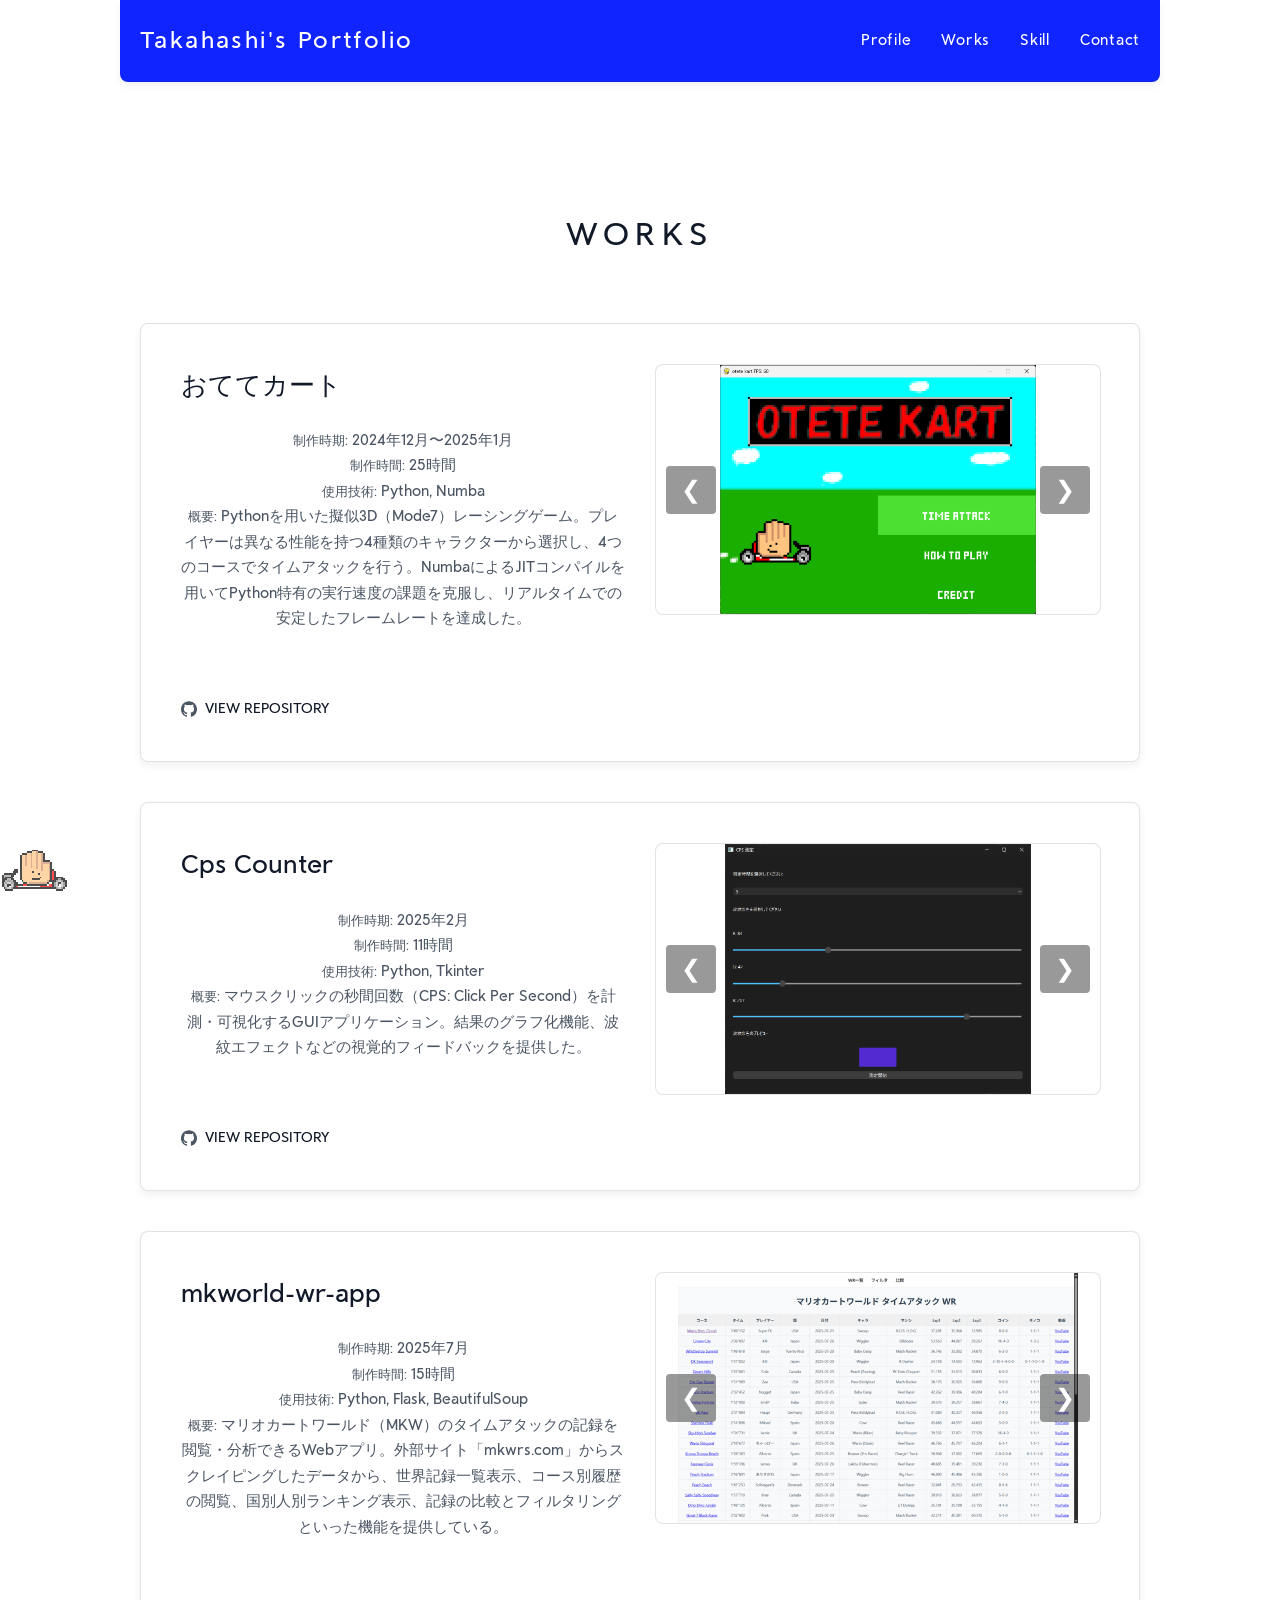
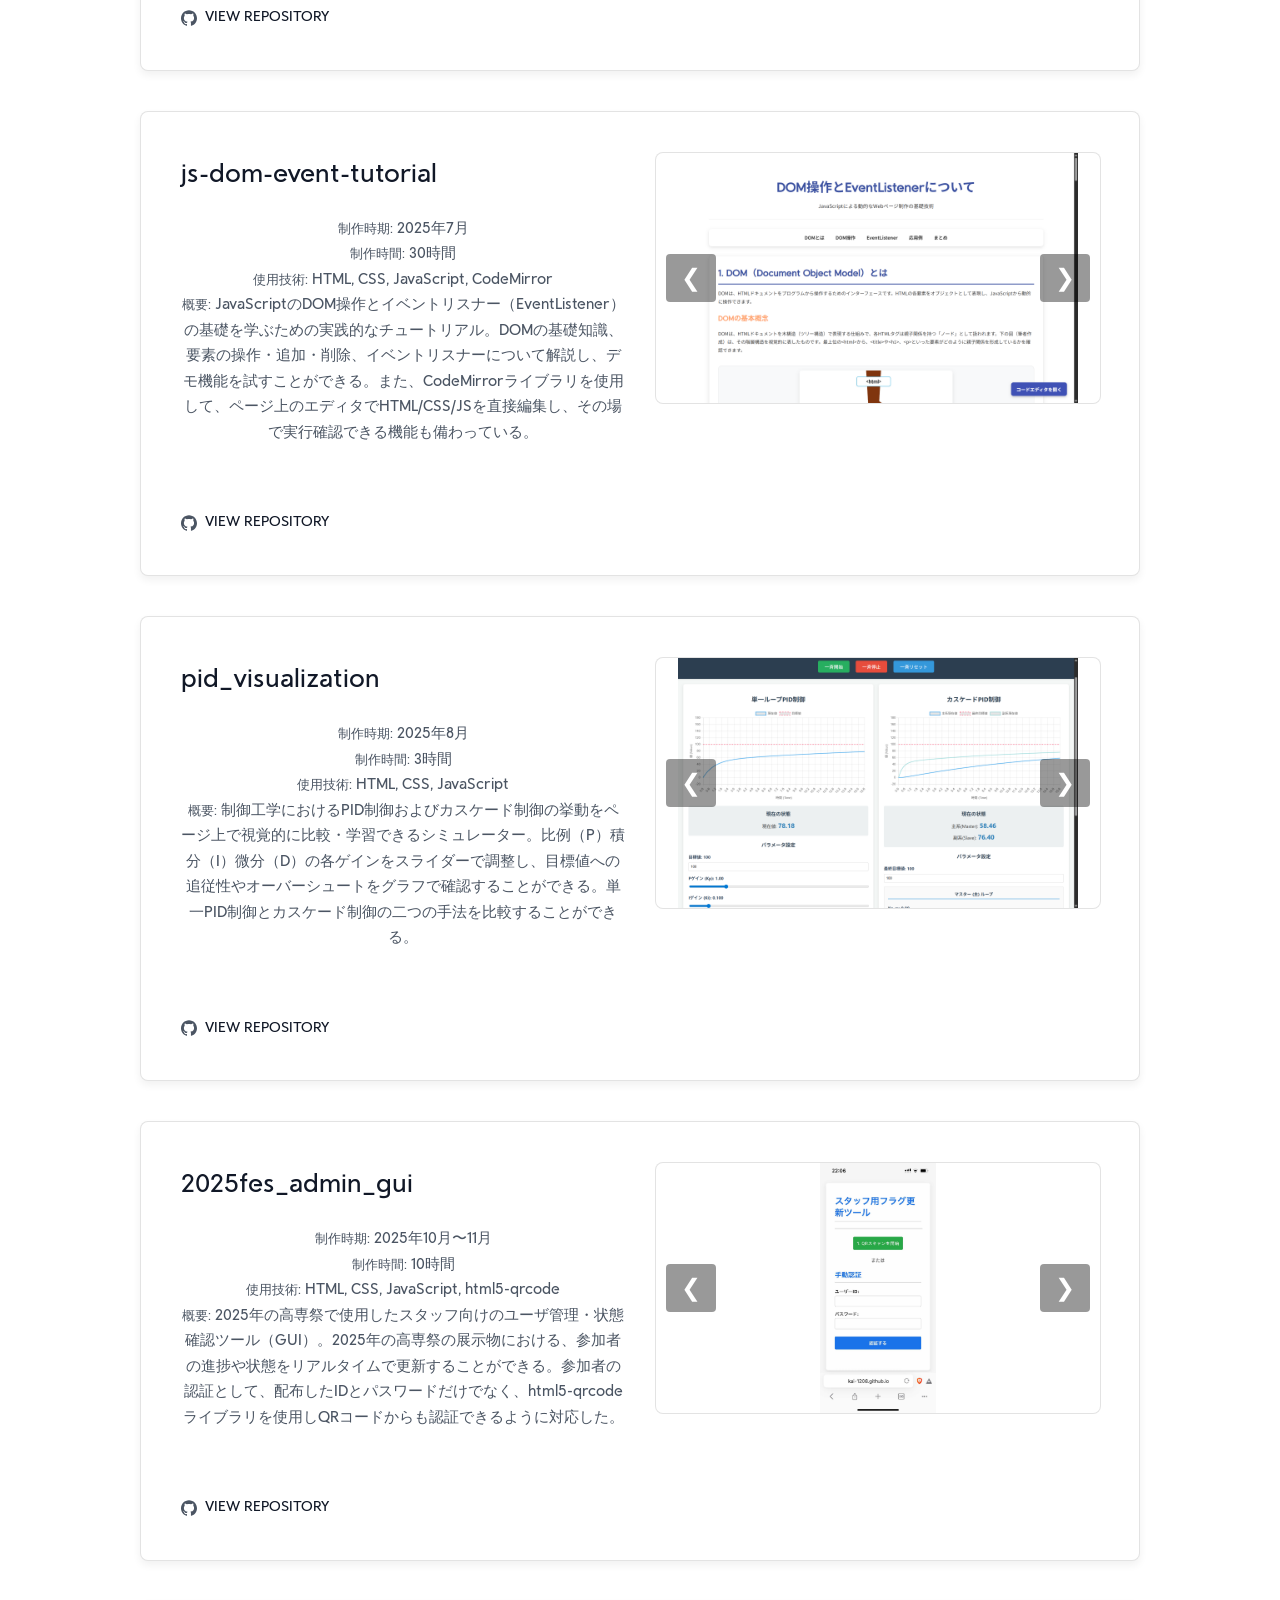
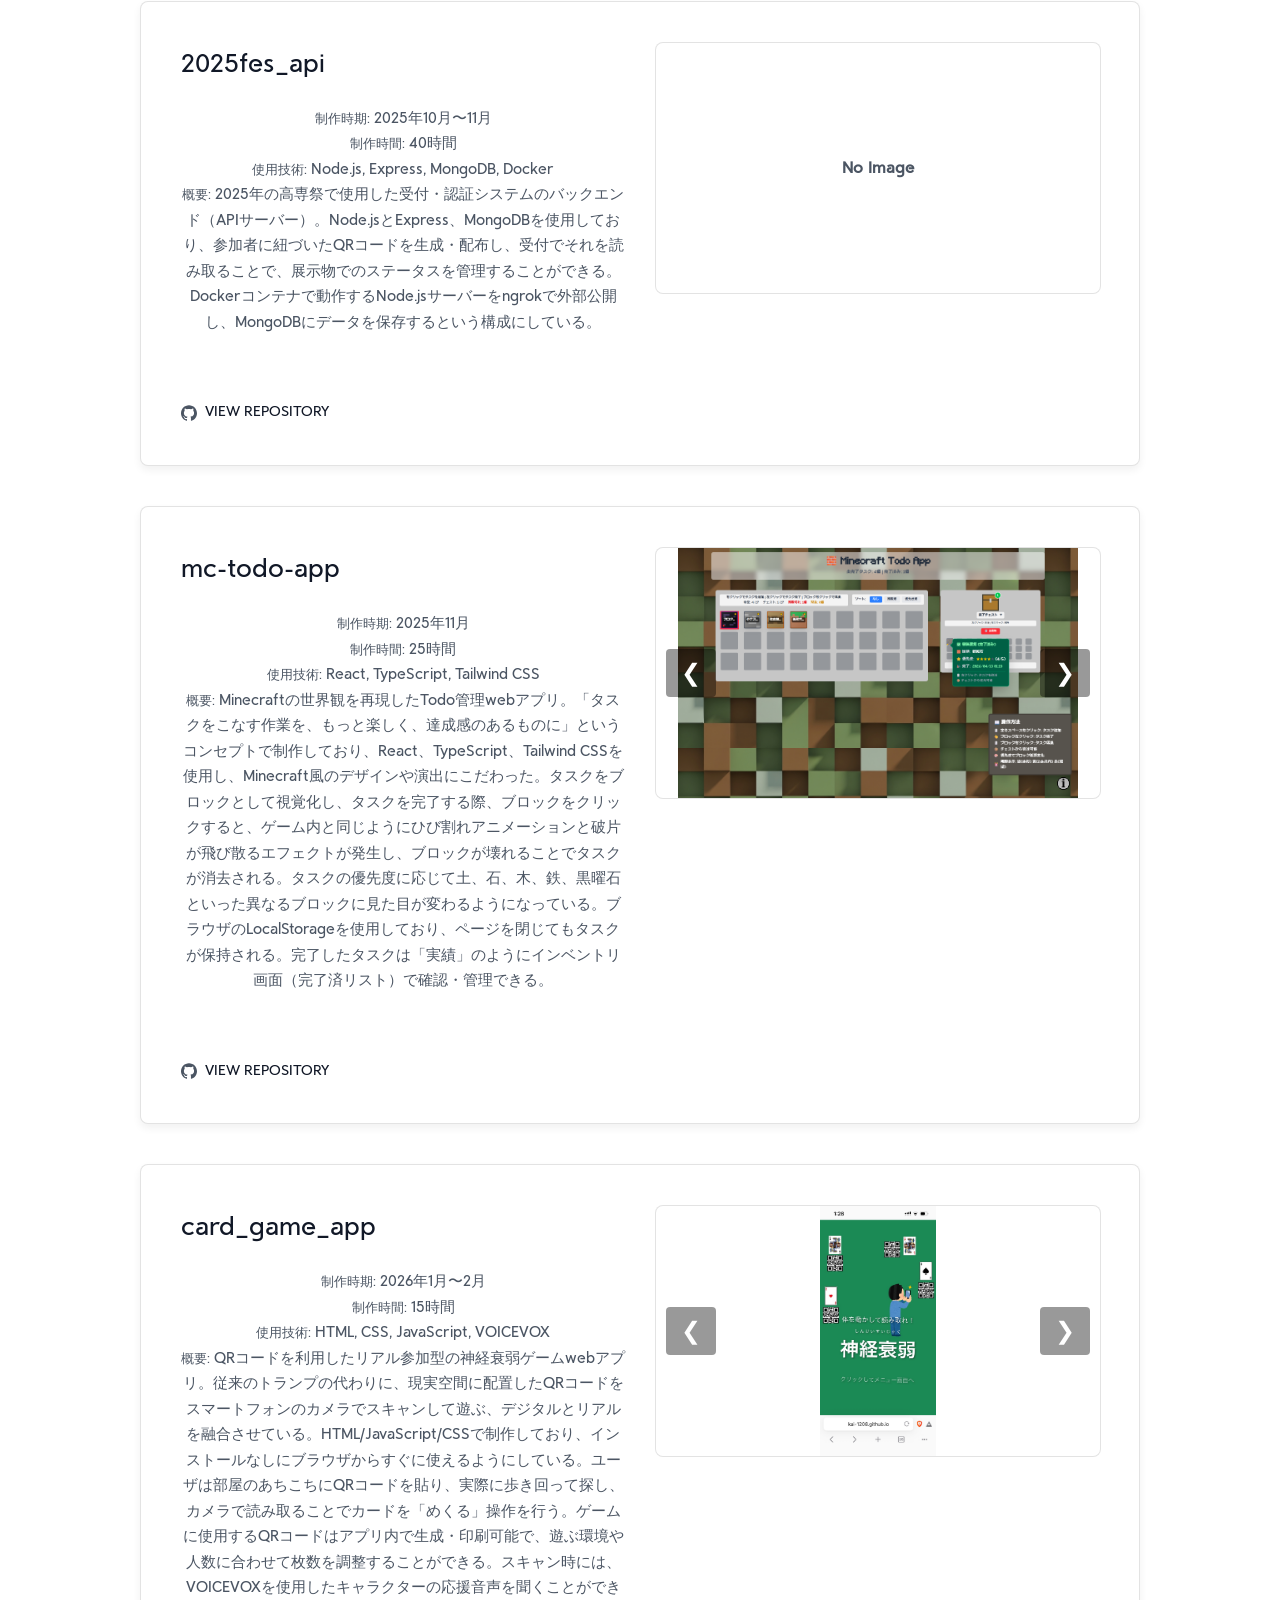
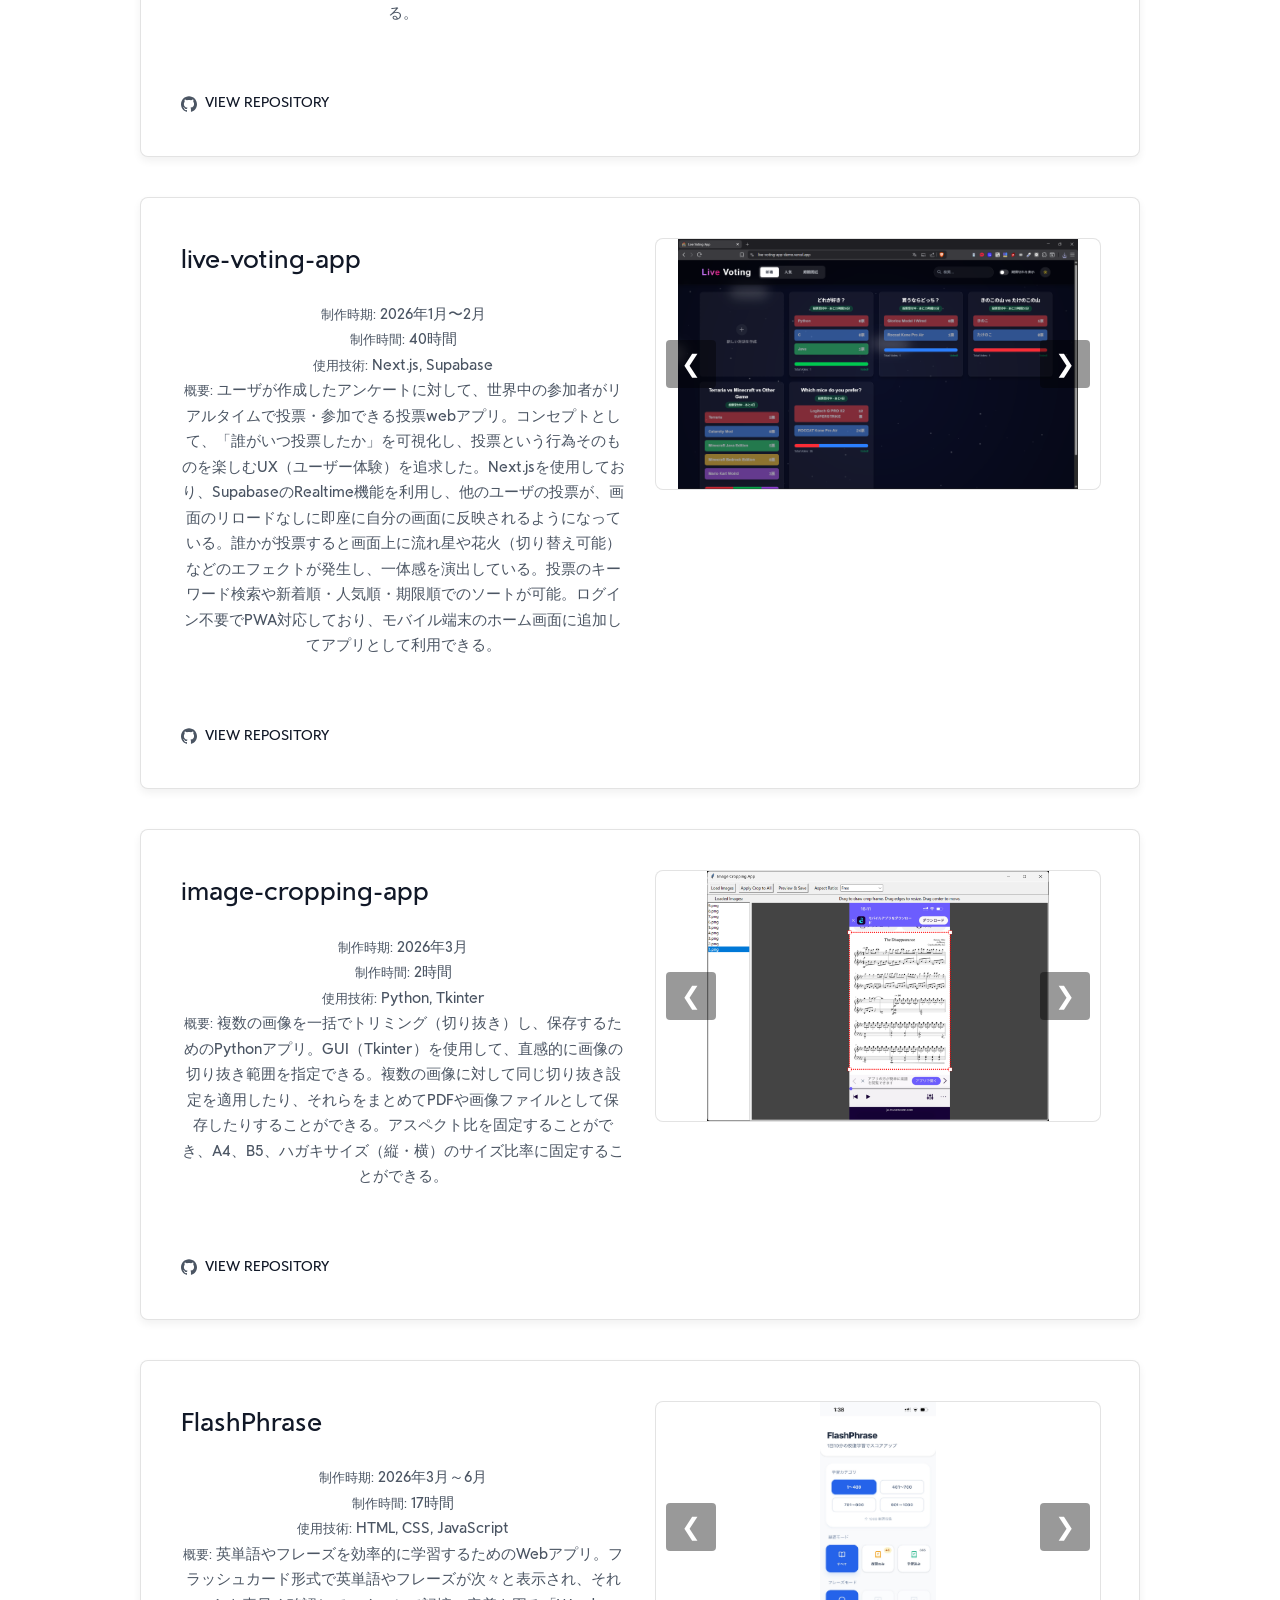
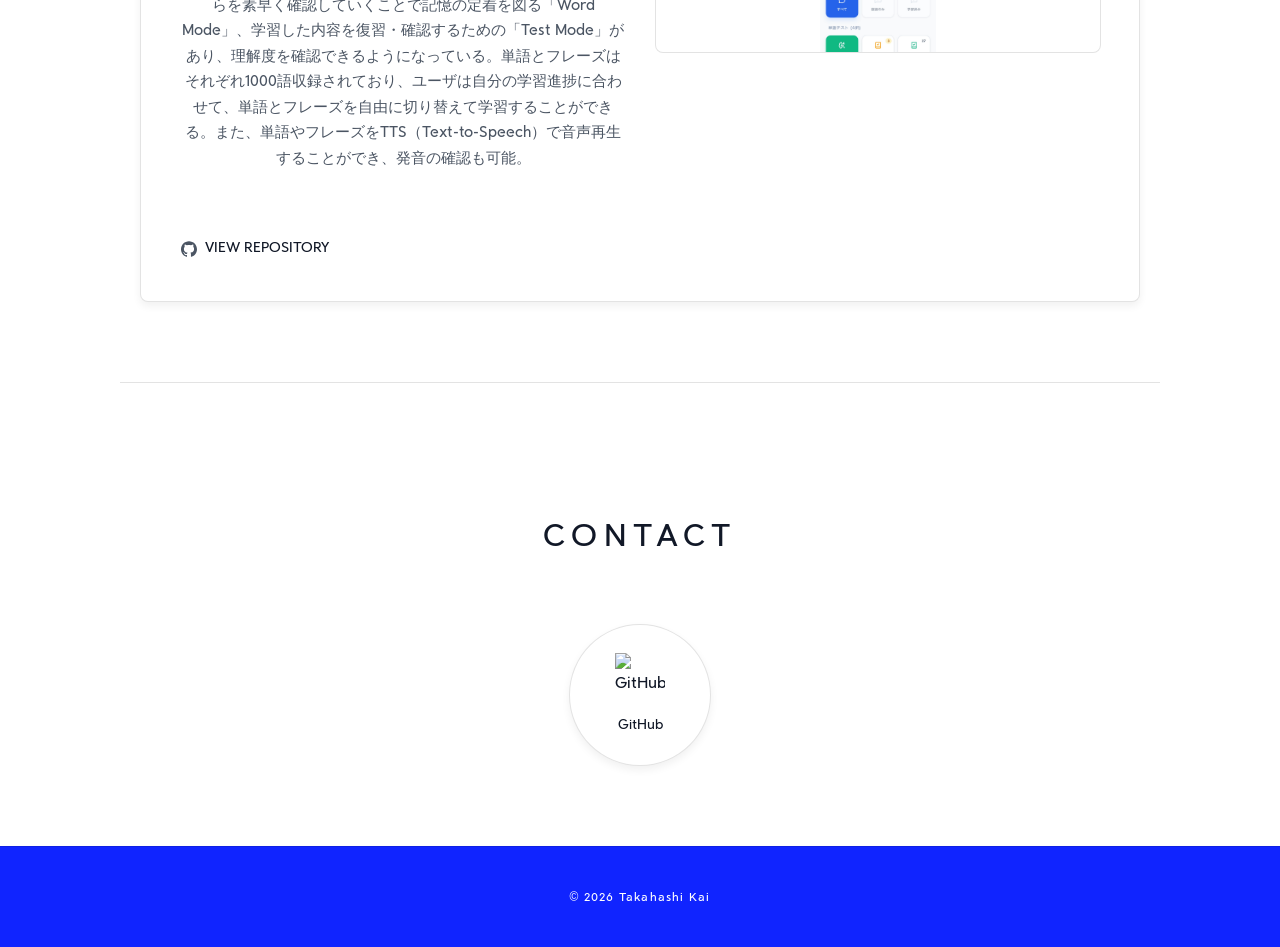
==== commit 164eed52: "mc-todo-appの概要を修正し、ページトップにスクロールする画像が、スクロール量によって左右に走るようにした。" ====
--- a/works/index.html
+++ b/works/index.html
@@ -230,7 +230,7 @@
                             <span class="mono-label">制作時期:</span> 2025年11月<br>
                             <span class="mono-label">制作時間:</span> 25時間<br>
                             <span class="mono-label">使用技術:</span> React, TypeScript, Tailwind CSS<br>
-                            <span class="mono-label">概要:</span> Minecraftの世界観を再現したTodo管理webアプリ。「タスクをこなす作業を、もっと楽しく、達成感のあるものに」というコンセプトで制作しており、React、TypeScript、Tailwind CSSを使用し、Minecraft風のデザインや演出にこだわりました。タスクをブロックとして視覚化し、タスクを完了する際、ブロックをクリックすると、ゲーム内と同じようにひび割れアニメーションと破片が飛び散るエフェクトが発生し、ブロックが壊れることでタスクが消去される。タスクの優先度に応じて土、石、木、鉄、黒曜石といった異なるブロックに見た目が変わるようになっている。ブラウザのLocalStorageを使用しており、ページを閉じてもタスクが保持される。完了したタスクは「実績」のようにインベントリ画面（完了済リスト）で確認・管理できる。
+                            <span class="mono-label">概要:</span> Minecraftの世界観を再現したTodo管理webアプリ。「タスクをこなす作業を、もっと楽しく、達成感のあるものに」というコンセプトで制作しており、React、TypeScript、Tailwind CSSを使用し、Minecraft風のデザインや演出にこだわった。タスクをブロックとして視覚化し、タスクを完了する際、ブロックをクリックすると、ゲーム内と同じようにひび割れアニメーションと破片が飛び散るエフェクトが発生し、ブロックが壊れることでタスクが消去される。タスクの優先度に応じて土、石、木、鉄、黒曜石といった異なるブロックに見た目が変わるようになっている。ブラウザのLocalStorageを使用しており、ページを閉じてもタスクが保持される。完了したタスクは「実績」のようにインベントリ画面（完了済リスト）で確認・管理できる。
                         </p>
 
                         <a href="https://github.com/kai-1208/mc-todo-app" class="repo-link" target="_blank">
--- a/index.css
+++ b/index.css
@@ -559,10 +559,12 @@
    =================================== */
 #page-title {
     z-index: 1000;
-    bottom: 30px;
-    right: 30px;
+    bottom: 0;
+    left: 0;
     position: fixed;
     display: flex;
+    width: 90px;
+    height: 90px;
     cursor: pointer;
     opacity: 0.7;
     transition: opacity 0.3s ease;
@@ -575,6 +577,7 @@
 #page-title img#oteteKart {
     width: 90px;
     height: 90px;
+    image-rendering: pixelated;
 }
 
 #scrollToTop {
@@ -588,7 +591,9 @@
     font-family: 'Santello', 'Inter', 'Noto Sans JP', sans-serif;
     white-space: nowrap;
     border-radius: 4px;
-    transform: translateX(-120px) translateY(15px);
+    left: 0;
+    bottom: 100%;
+    transform: translateY(30px);
     transition: visibility 0.3s, opacity 0.3s;
 }
 
